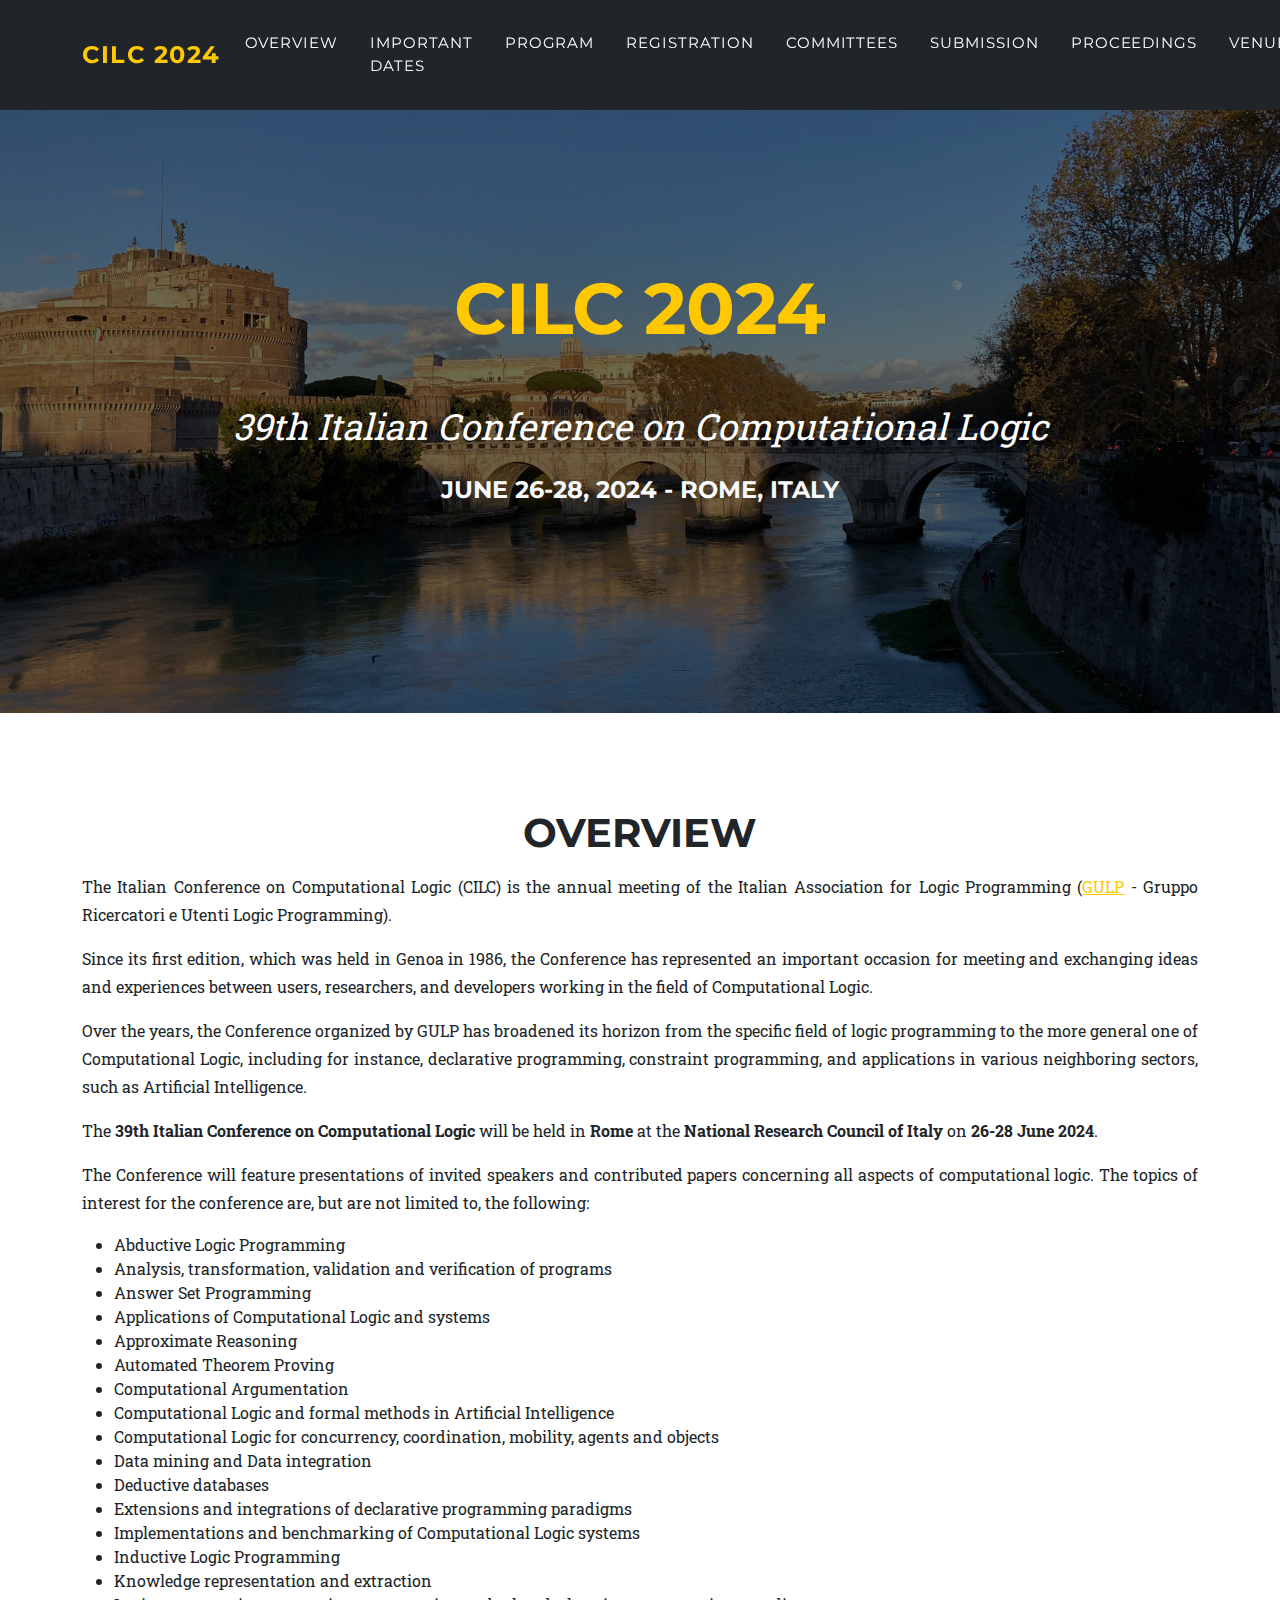
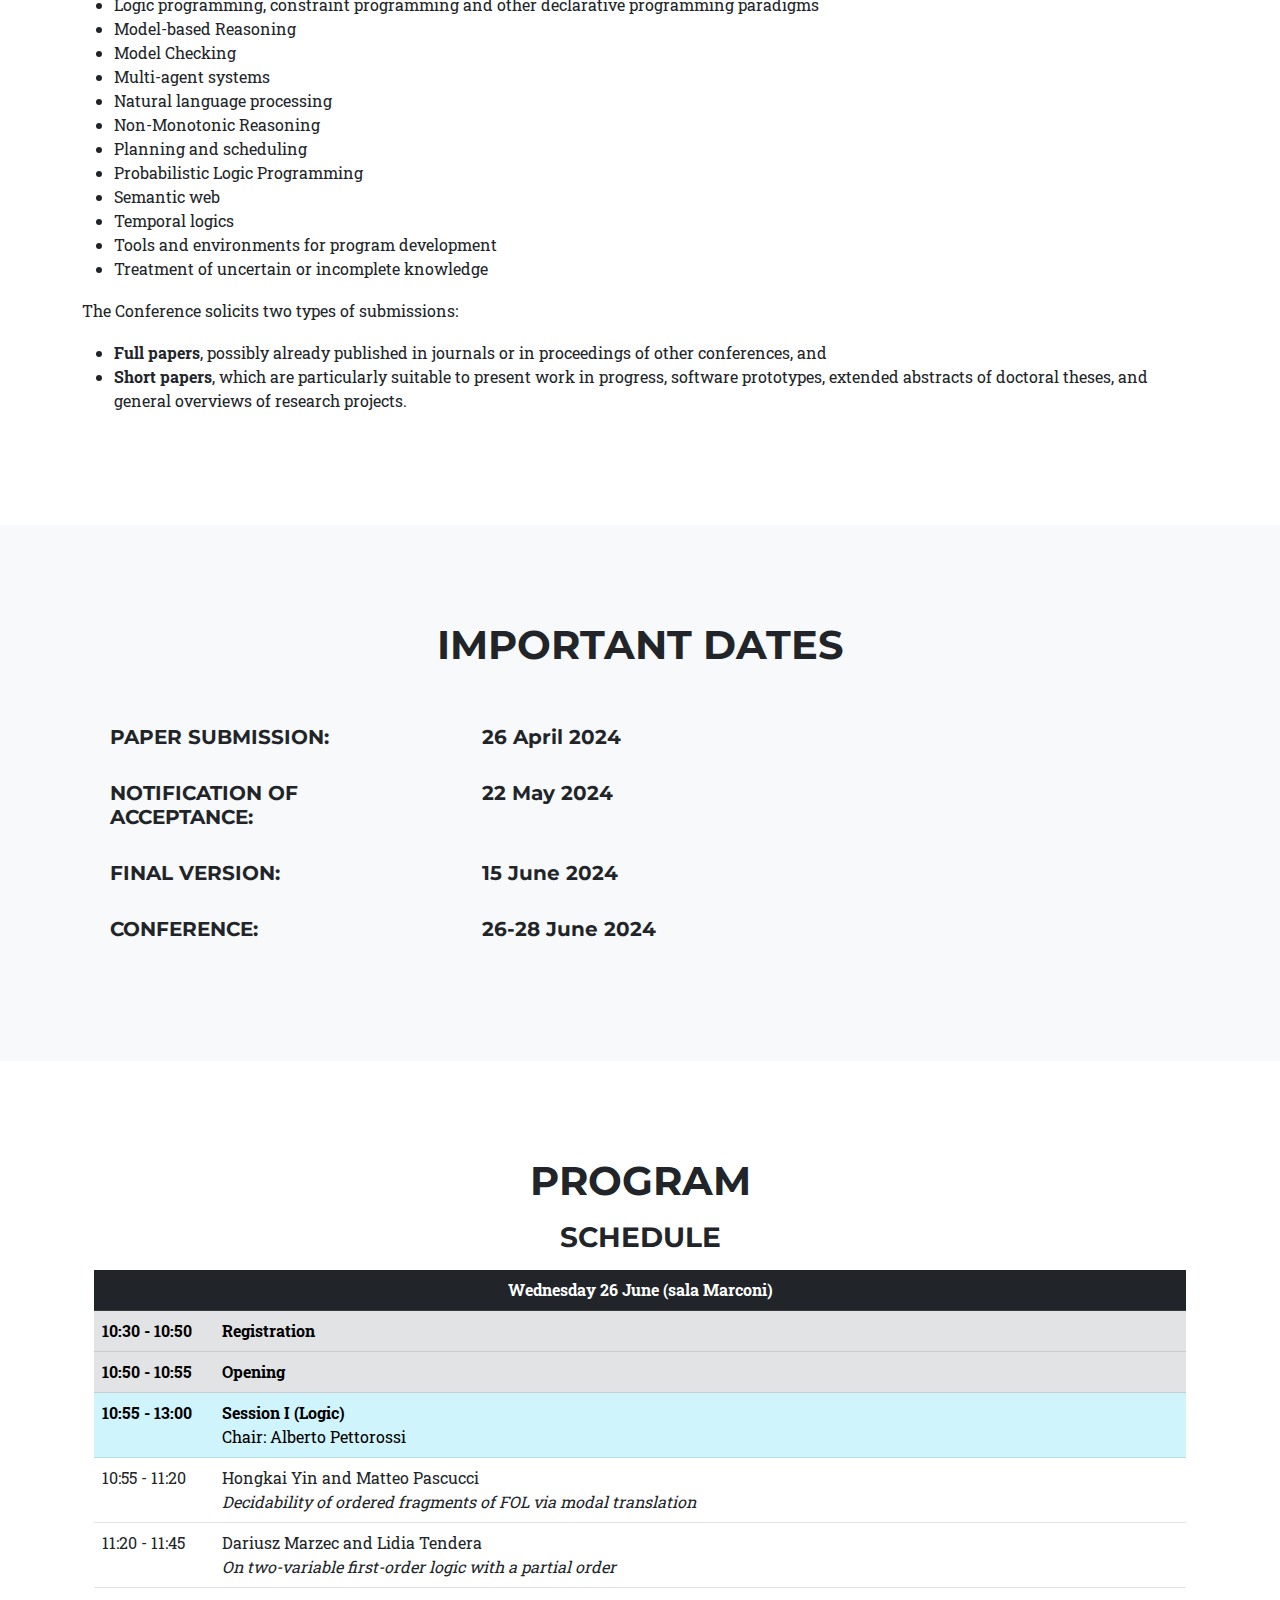
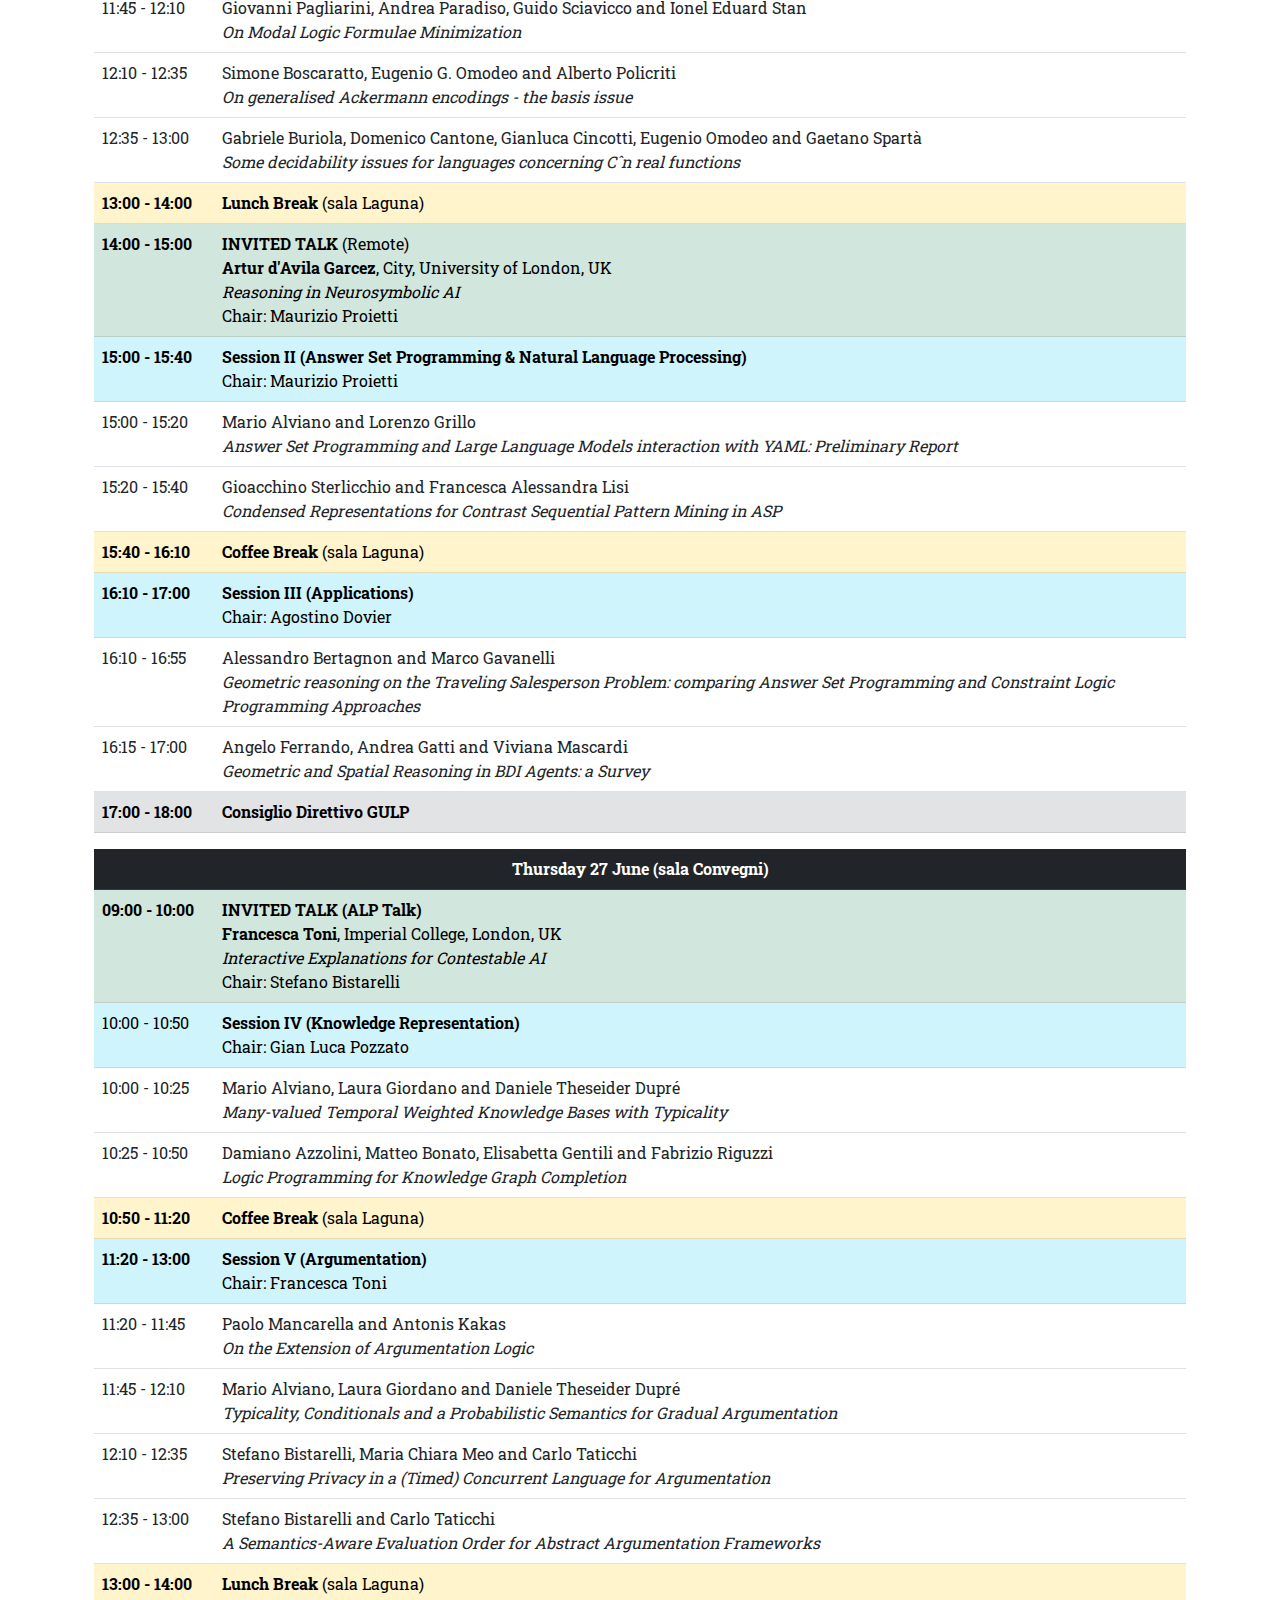
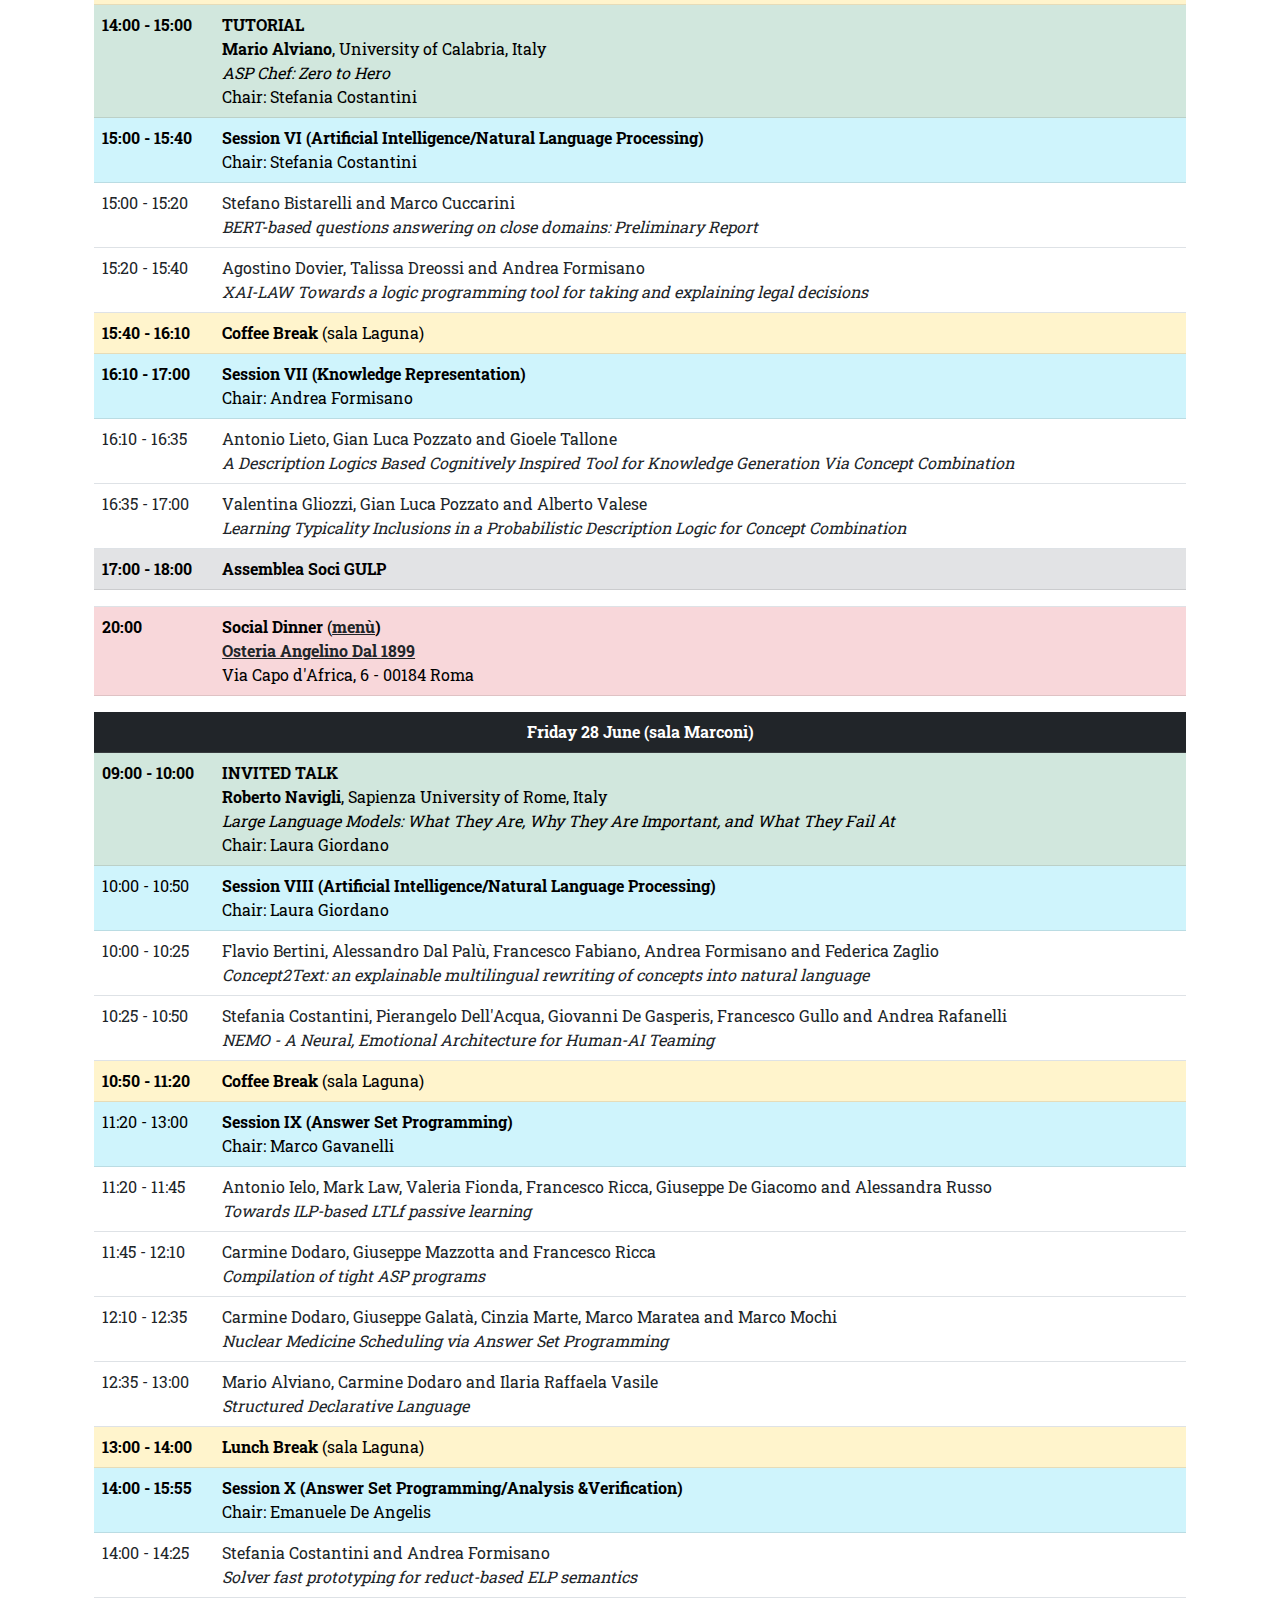
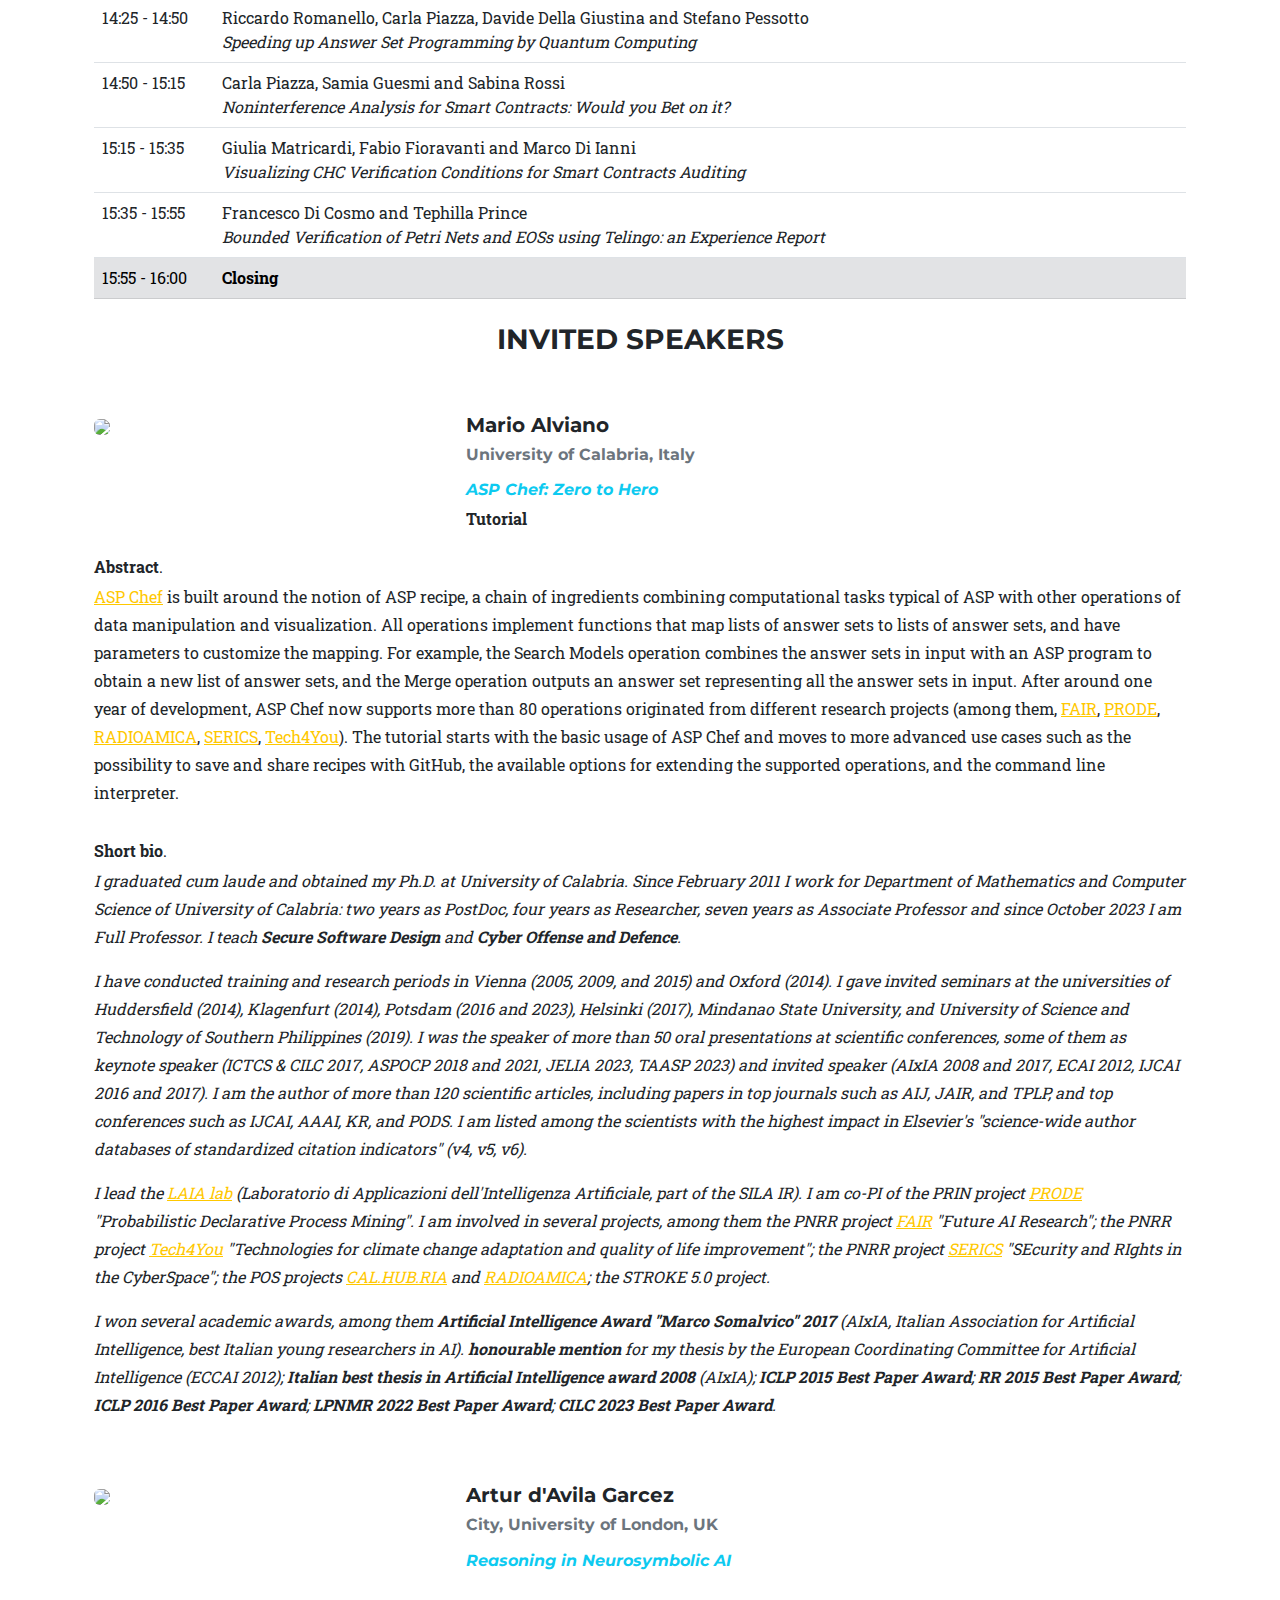
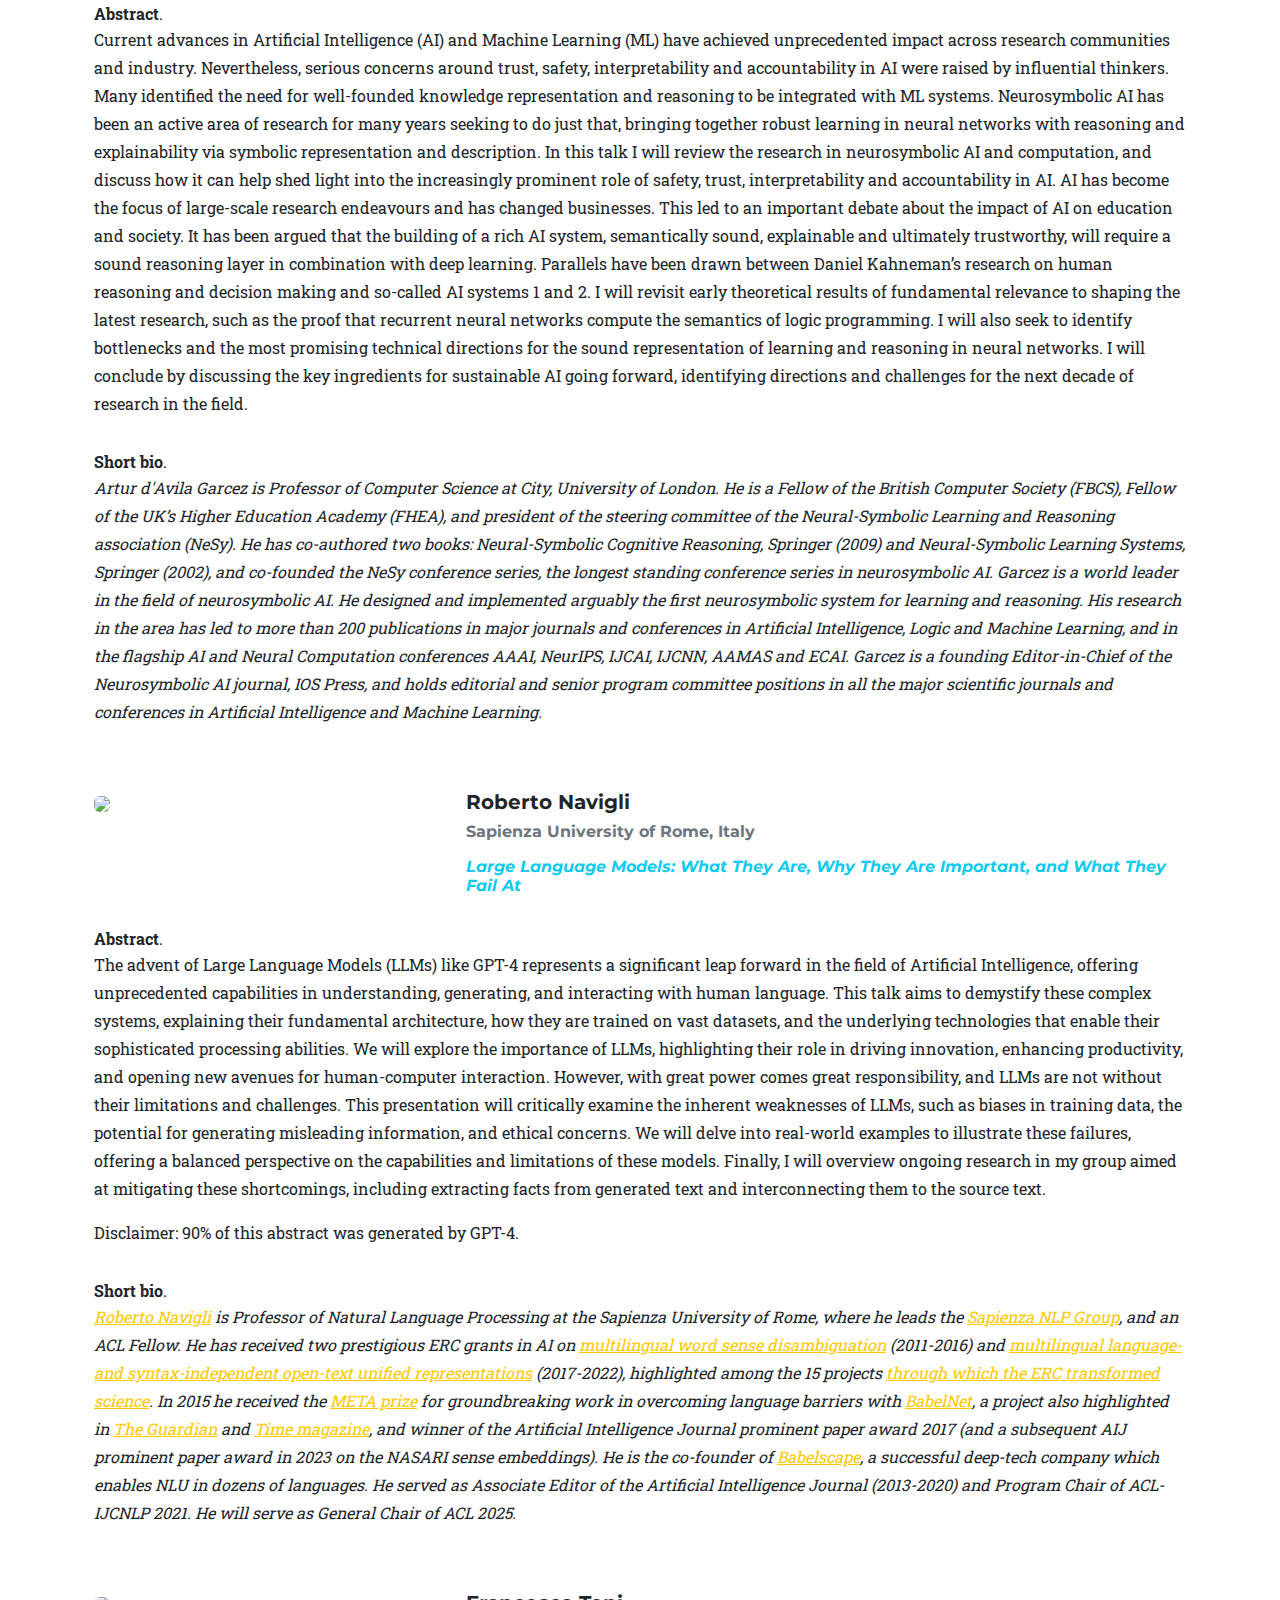
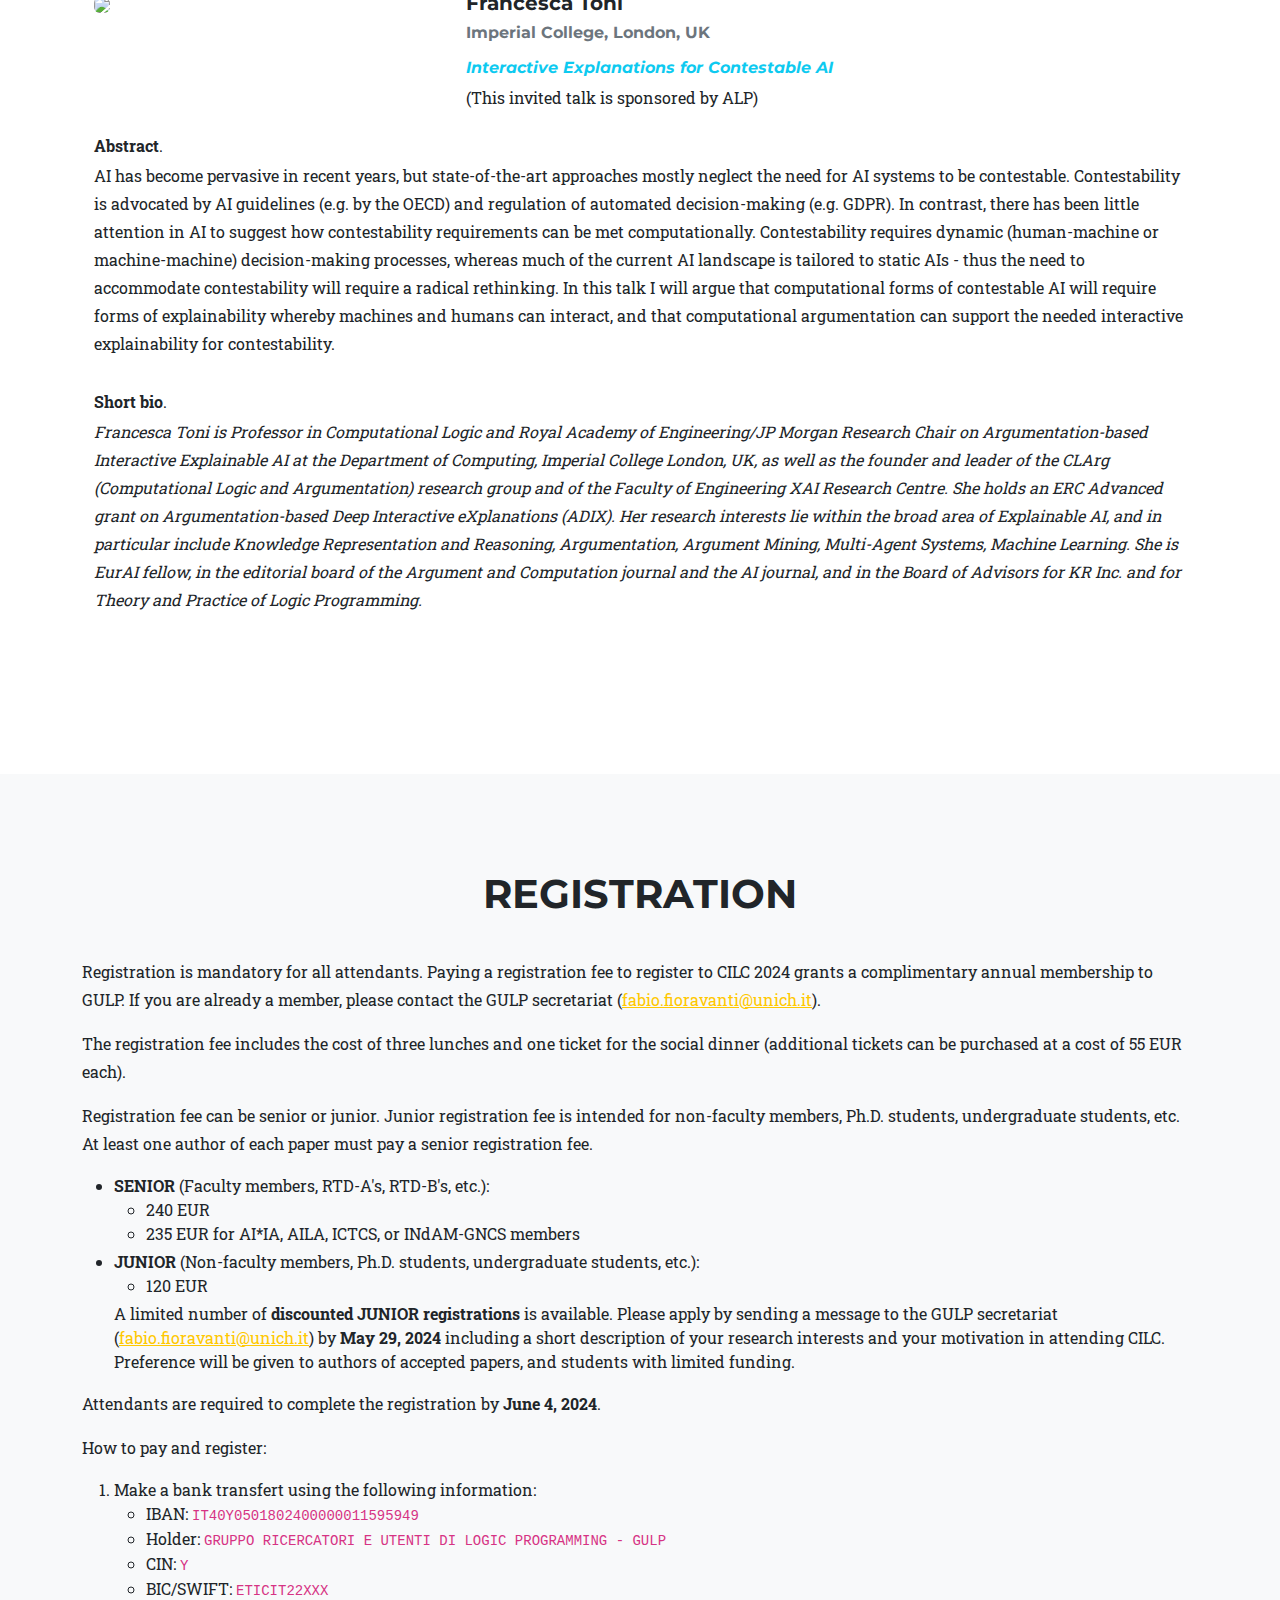
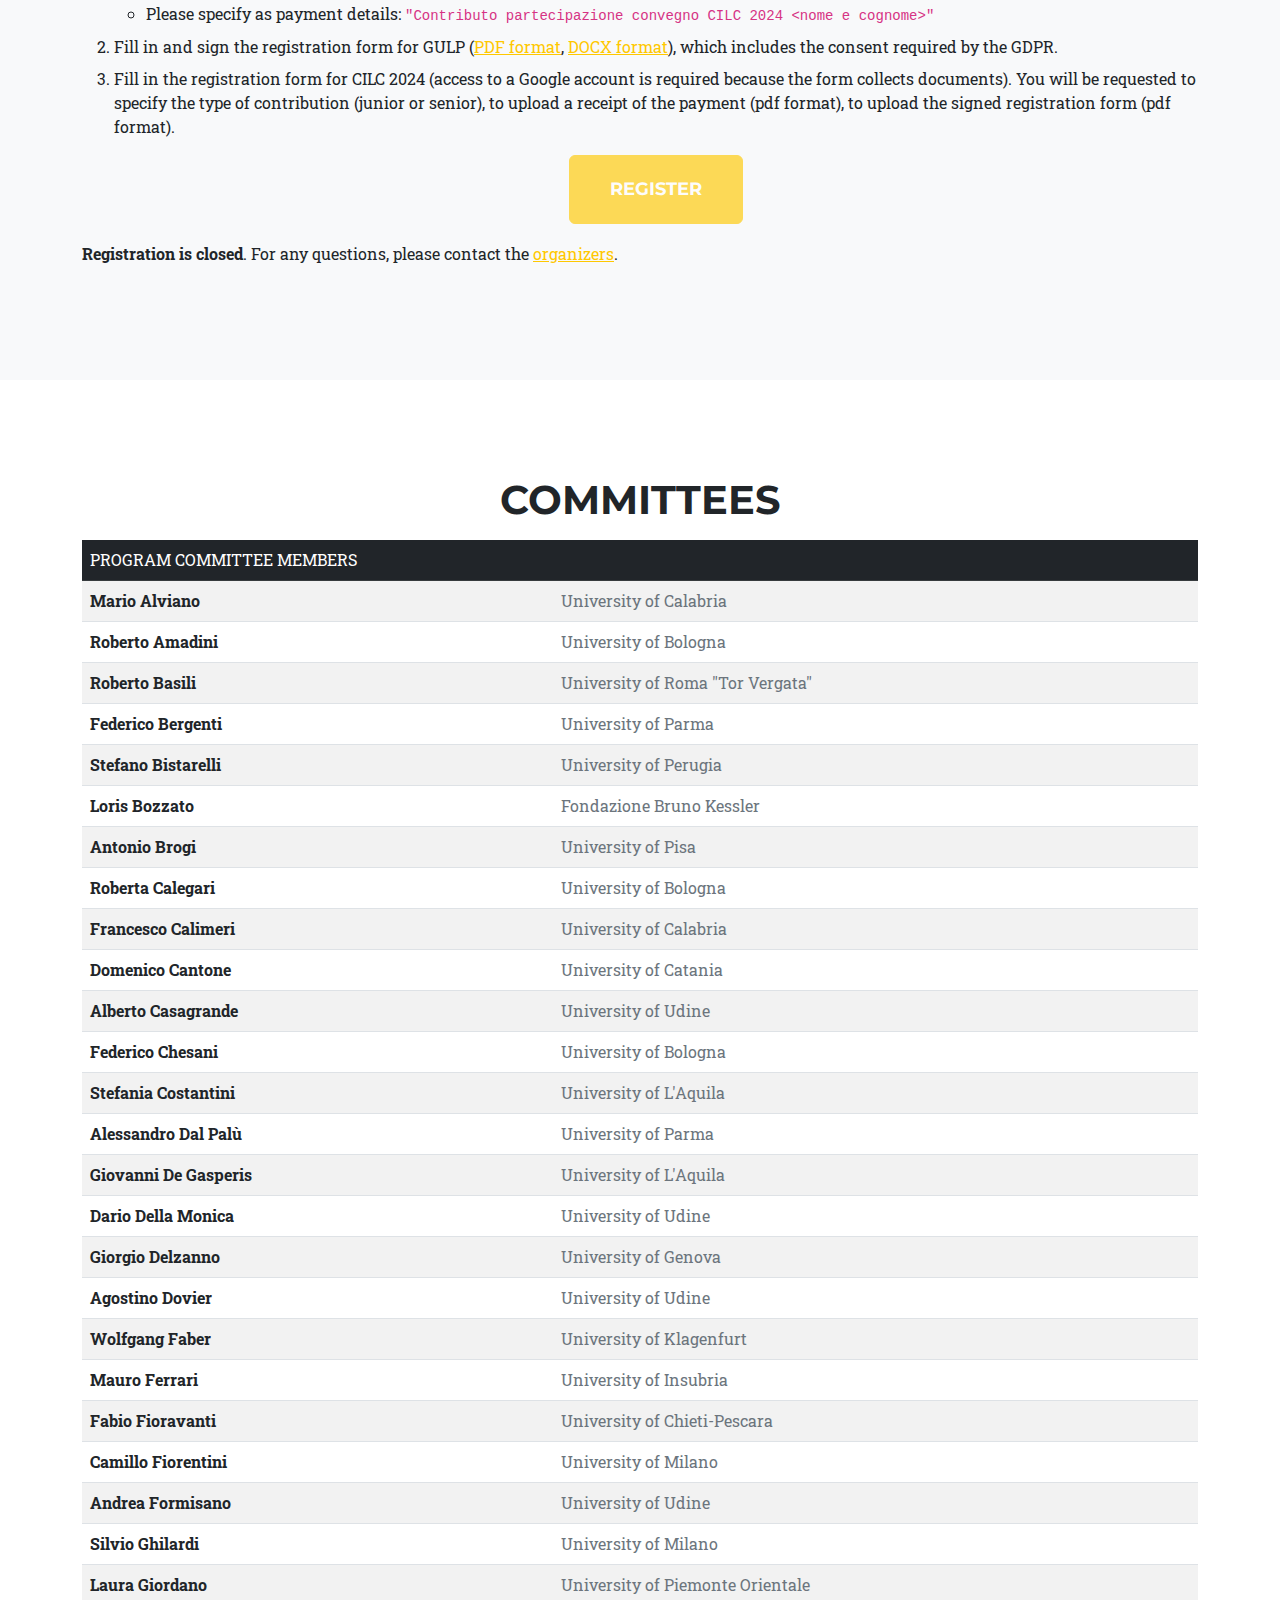
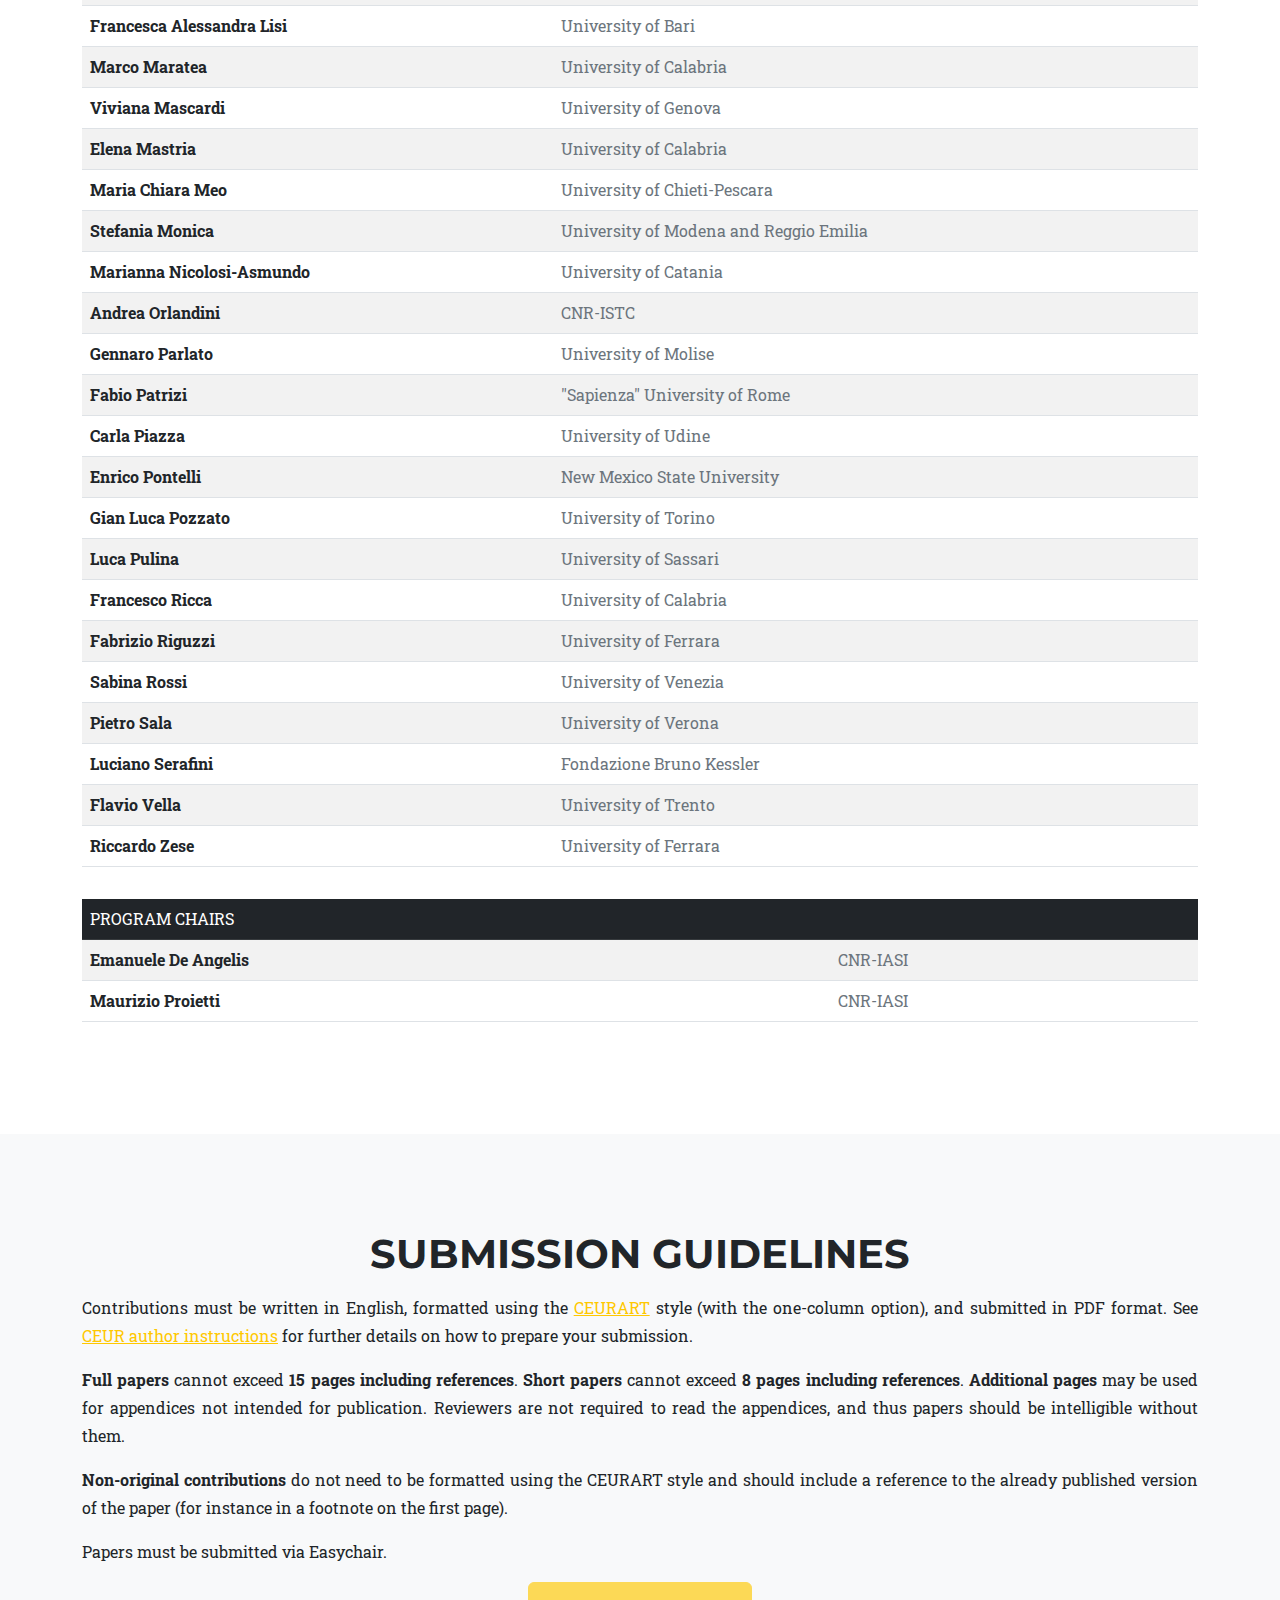
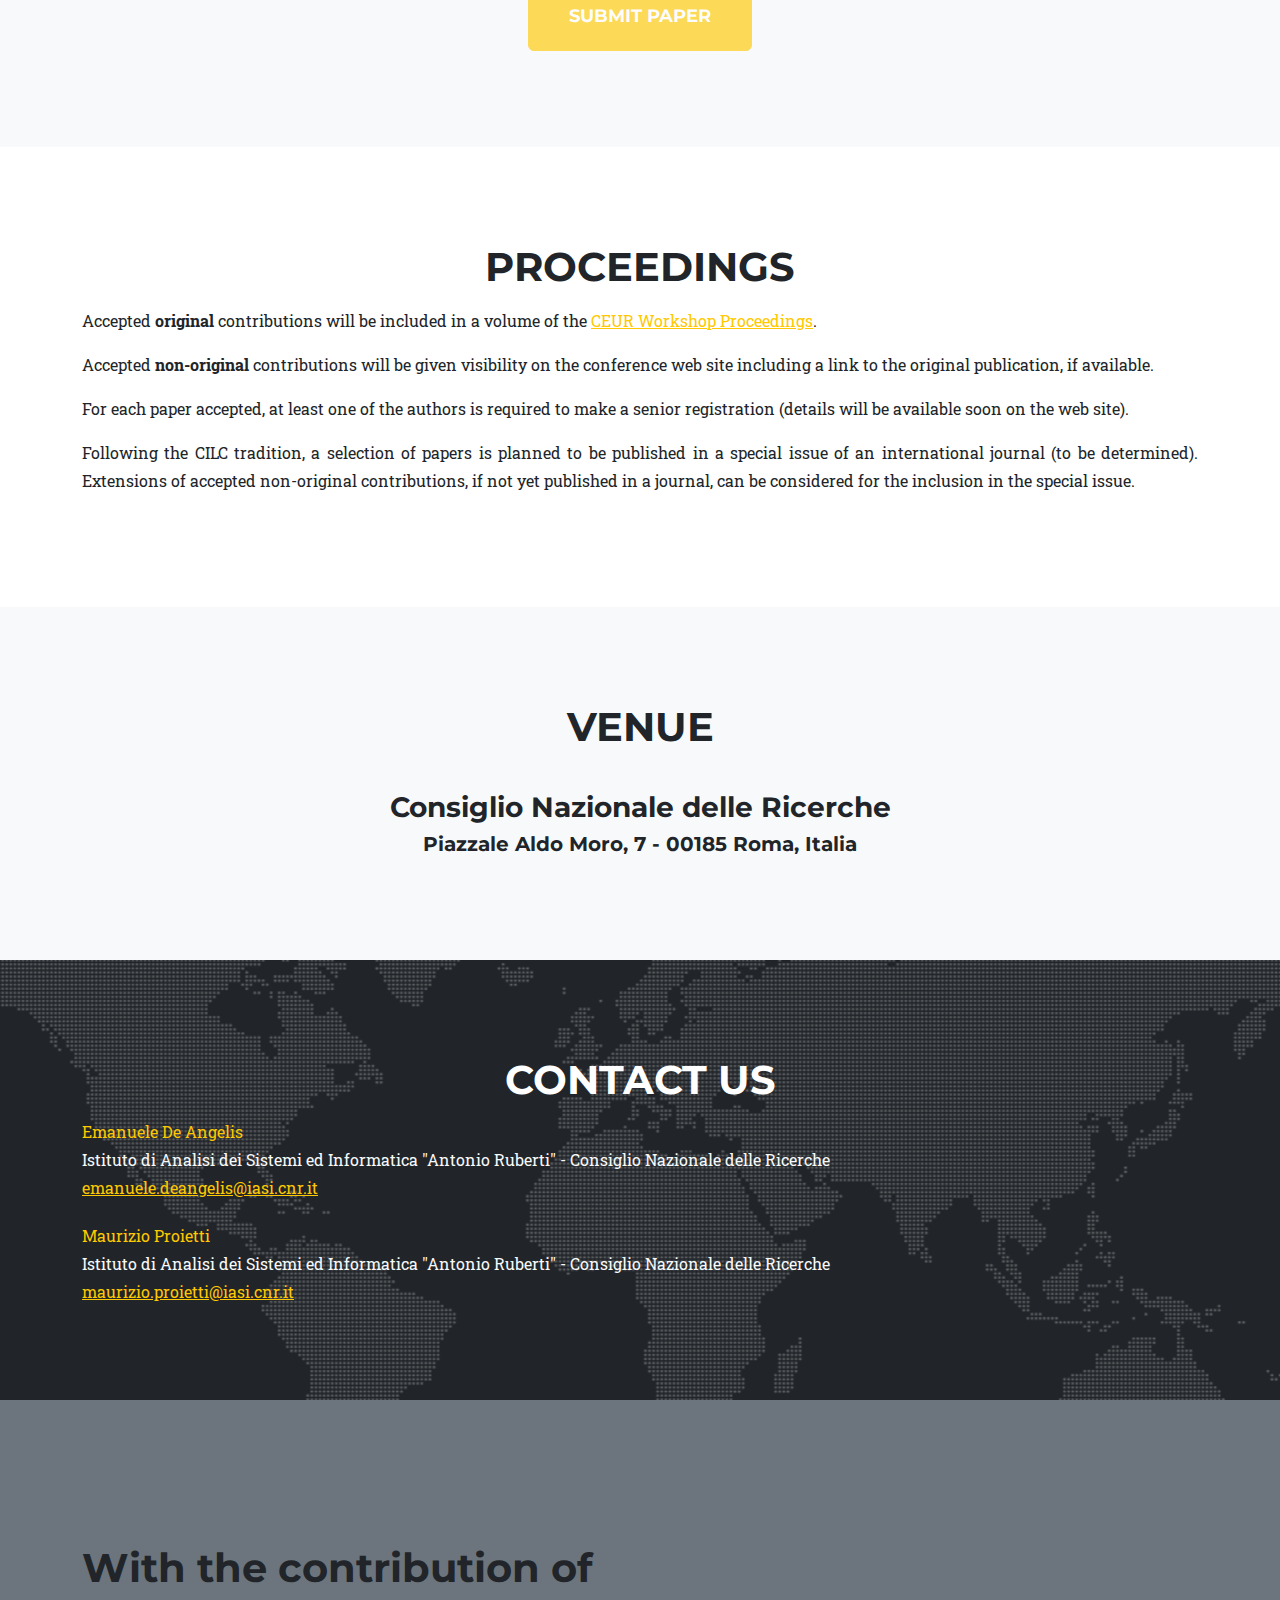
==== index.html @ 7d4d9588 "updated chairs" ====
<!DOCTYPE html>
<html lang="en">

  <head>
    <meta charset="utf-8" />
    <meta name="viewport" content="width=device-width, initial-scale=1, shrink-to-fit=no" />

    <meta name="description" content="CILC 2024 webpage" />
    <meta name="author" content="Emanuele De Agelis, Maurizio Proietti" />

    <title>CILC 2024 - 39th Italian Conference on Computational Logic</title>
    <!-- Favicon-->
    <link rel="icon" type="image/x-icon" href="assets/favicon.ico" />
    <!-- Font Awesome icons (free version)-->
    <script src="https://use.fontawesome.com/releases/v6.3.0/js/all.js" crossorigin="anonymous"></script>
    <!-- Google fonts-->
    <link href="https://fonts.googleapis.com/css?family=Montserrat:400,700" rel="stylesheet" type="text/css" />
    <link href="https://fonts.googleapis.com/css?family=Roboto+Slab:400,100,300,700" rel="stylesheet" type="text/css" />
    <!-- Core theme CSS (includes Bootstrap)-->
    <link href="css/styles.css" rel="stylesheet" />
  </head>

  <body id="page-top">
    <!-- Navigation-->
    <nav class="navbar navbar-expand-lg navbar-dark bg-dark fixed-top" id="mainNav">
      <div class="container">

        <a class="navbar-brand" href="#page-top">CILC 2024</a>

        <!-- the following button is shown when the navbar is hidden -->
        <button class="navbar-toggler" type="button" 
                data-bs-toggle="collapse" data-bs-target="#navbarResponsive" 
                aria-controls="navbarResponsive" aria-expanded="false" 
                aria-label="Toggle navigation">
          Menu
          <i class="fas fa-bars ms-1"></i>
        </button>

        <div class="collapse navbar-collapse" id="navbarResponsive">
          <ul class="navbar-nav text-uppercase ms-auto py-4 py-lg-0">
       
            <li class="nav-item">
              <a class="nav-link" href="#overview">Overview</a>
            </li>
            <li class="nav-item">
              <a class="nav-link" href="#dates">Important dates</a>
            </li>      
            <li class="nav-item">
              <a class="nav-link js-scroll-trigger font-weight-bold" href="#program">Program</a>
            </li>
            <li class="nav-item">
              <a class="nav-link" href="#registration">Registration</a>
            </li>            
            <li class="nav-item">
              <a class="nav-link js-scroll-trigger font-weight-bold" href="#committees">Committees</a>
            </li>
            <li class="nav-item">
              <a class="nav-link" href="#submission">Submission</a>
            </li>
            <li class="nav-item">
              <a class="nav-link" href="#proceedings">Proceedings</a>
            </li>
            <li class="nav-item">
              <a class="nav-link js-scroll-trigger font-weight-bold" href="#venue">Venue</a>
            </li>
            <li class="nav-item">
              <a class="nav-link" href="#contact">Contacts</a>
            </li>
          </ul>
        </div>

      </div>
    </nav>

<!-- Masthead ----------------------------------------------------------------->
    <!--<header class="masthead bg-light">-->
    <header class="masthead bg-secondary">  
      <div class="container">
        <div class="masthead-heading text-uppercase text-primary">CILC 2024</div>

        <div class="masthead-subheading">39th Italian Conference on Computational Logic</div>

        <h4 class="text-uppercase text-light">
          June 26-28, 2024 - Rome, Italy
        </h4>

      </div>
    </header>

<!-- News --------------------------------------------------------------------->
<!--
  <section class="page-section bg-light">
    <div class="container">
      <div class="text-left">
        <h4 class="section-heading">Latest News</h4>
      </div>
      <div>
        <ul>
          <li>01 Jan. 2024:
              <strong>+++
                <span class="text-danger">"++++"</span> by <span class="text-danger">+++</span>
              </strong>
          </li>
        </ul>
      </div>
    </div>
  </section>
-->
<!-- Overview ----------------------------------------------------------------->

    <section class="page-section" id="overview">
      <div class="container">
        <div class="text-center">
          <h2 class="section-heading text-uppercase">Overview</h2>
        </div>
        <p style="text-align: justify">
        The Italian Conference on Computational Logic (CILC) is the 
        annual meeting of the Italian Association for Logic 
        Programming (<a href="https://www.programmazionelogica.it/" target="_blank">GULP</a> - 
        Gruppo Ricercatori e Utenti Logic Programming</a>).
        </p>

        <p style="text-align: justify">
        Since its first edition, which was held in Genoa in 1986, 
        the Conference has represented an important occasion 
        for meeting and exchanging ideas and experiences between 
        users, researchers, and developers working in the field 
        of Computational Logic.
        </p>

        <p style="text-align: justify">
        Over the years, the Conference organized by GULP has 
        broadened its horizon from the specific field of logic 
        programming to the more general one of Computational Logic, 
        including for instance, declarative programming, constraint
        programming, and applications in various neighboring sectors, 
        such as Artificial Intelligence. 
        </p>

        <p style="text-align: justify">
        The <strong>39th Italian Conference on Computational Logic</strong> 
        will be held in <strong>Rome</strong> 
        at the <strong>National Research Council of Italy</strong>
        on <strong>26-28 June 2024</strong>.
        </p>
  
        <p style="text-align: justify">
        The Conference will feature presentations of invited speakers 
        and contributed papers concerning all aspects of computational logic. 
        The topics of interest for the conference are, but are not limited to, the following:

        <ul>
          <li>
            Abductive Logic Programming
          </li>
          <li>
            Analysis, transformation, validation and verification of programs
          </li>
          <li>
            Answer Set Programming
          </li>
          <li>
            Applications of Computational Logic and systems
          </li>
          <li>
            Approximate Reasoning
          </li>
          <li>
            Automated Theorem Proving
          </li>
          <li>
            Computational Argumentation
          </li>
          <li>
            Computational Logic and formal methods in Artificial Intelligence
          </li>
          <li>
            Computational Logic for concurrency, coordination, mobility, agents and objects
          </li>
          <li>
            Data mining and Data integration
          </li>
          <li>
            Deductive databases
          </li>
          <li>
            Extensions and integrations of declarative programming paradigms
          </li>
          <li>
            Implementations and benchmarking of Computational Logic systems
          </li>
          <li>
            Inductive Logic Programming
          </li>
          <li>
            Knowledge representation and extraction
          </li>
          <li>
            Logic programming, constraint programming and other declarative programming paradigms
          </li>
          <li>
            Model-based Reasoning
          </li>
          <li>
            Model Checking
          </li>
          <li>
            Multi-agent systems
          </li>
          <li>
            Natural language processing
          </li>
          <li>
            Non-Monotonic Reasoning
          </li>
          <li>
            Planning and scheduling
          </li>
          <li>
            Probabilistic Logic Programming
          </li>
          <li>
            Semantic web
          </li>
          <li>
            Temporal logics
          </li>
          <li>
            Tools and environments for program development
          </li>
          <li>
            Treatment of uncertain or incomplete knowledge
          </li>
        </ul>
        </p>

        <p style="text-align: justify">         
          The Conference solicits two types of submissions:
          <ul>
            <li><strong>Full papers</strong>, possibly already published in journals 
           or in proceedings of other conferences, and
            </li>
          <li>
          <strong>Short papers</strong>, which are particularly suitable to present 
          work in progress, software prototypes, extended abstracts 
          of doctoral theses, and general overviews of research 
          projects.    
        </li>
        </ul>
      </p>
    </div>
  </section>

<!-- Important dates ---------------------------------------------------------->
<section class="page-section bg-light" id="dates">
  <div class="container">
    
    <div class="text-center pb-4">
      <h2 class="section-heading">
        <span class="text-uppercase">Important dates</span>
      </h2>
    </div>

    <div class="container overflow-hidden h5">
      <div class="row">
        <div class="col-4">
          <div class="text-uppercase p-3">Paper submission:</div>
        </div>
        <div class="col">
          <div class="p-3">26 April 2024</div>
        </div>
      </div>
      <div class="row">
        <div class="col-4">
          <div class="text-uppercase p-3">Notification of acceptance:</div>
        </div>
        <div class="col">
          <div class="p-3">22 May 2024</div>
        </div>
      </div>
      <div class="row">
        <div class="col-4">
          <div class="text-uppercase p-3">Final version:</div>
        </div>
        <div class="col">
          <div class="p-3">15 June 2024</div>
        </div>
      </div>
      <div class="row">
        <div class="col-4">
          <div class="text-uppercase p-3">Conference:</div>
        </div>
        <div class="col">
          <div class="p-3">26-28 June 2024</div>
        </div>
      </div>
    </div>

  </div>
</section>

<!-- Program ------------------------------------------------------------------>

<section class="page-section" id="program">
  <div class="container">
    <div class="text-center">
      <h2 class="section-heading text-uppercase">Program</h2>
  </div>

  <!-- SCHEDULE -->

  <div class="container">
    
    <h3 class="section-heading text-uppercase text-center pb-2">Schedule</h3>

        <table class="table">
          <thead>
            <tr>
              <th colspan="2" class="table-dark text-center">Wednesday 26 June (sala Marconi)</th>
            </tr>
          </thead>
          <tbody>
            <tr class="table-secondary">
              <th scope="row" style="width: 11%">10:30 - 10:50</th>
              <td><strong>Registration</strong></td>
            </tr>
            <tr class="table-secondary">
              <th scope="row" style="width: 11%">10:50 - 10:55</th>
              <td><strong>Opening</strong></td>
            </tr>            
            <tr class="table-info">
              <th scope="row">10:55 - 13:00</th>
              <td>
                <strong>Session I (Logic)</strong> <br /> Chair: Alberto Pettorossi
              </td>
            </tr> 
            <tr>
              <!-- 32 -->
              <td scope="row">10:55 - 11:20</td>
              <td class="pt-2 pl-3">
                Hongkai Yin and Matteo Pascucci<br/>
                <em>Decidability of ordered fragments of FOL via modal translation</em>
              </td>
            </tr>
            <tr>
              <!-- 14 -->
              <td scope="row">11:20 - 11:45</td>
              <td class="pt-2 pl-3">
                Dariusz Marzec and Lidia Tendera<br/>
                <em>On two-variable first-order logic with a partial order</em>
              </td>
            </tr>            
            <tr>
              <!-- 10 -->
              <td scope="row">11:45 - 12:10</td>
              <td class="pt-2 pl-3">
                Giovanni Pagliarini, Andrea Paradiso, Guido Sciavicco and Ionel Eduard Stan<br/>
                <em>On Modal Logic Formulae Minimization</em>
              </td>
            </tr>
            <tr>
              <!-- 11 -->
              <td scope="row">12:10 - 12:35</td>
              <td class="pt-2 pl-3">
                Simone Boscaratto, Eugenio G. Omodeo and Alberto Policriti<br/>
                <em>On generalised Ackermann encodings - the basis issue</em>
              </td>
            </tr>
            <tr>
              <!-- 30 -->
              <td scope="row">12:35 - 13:00</td>
              <td class="pt-2 pl-3">
                Gabriele Buriola, Domenico Cantone, Gianluca Cincotti, Eugenio Omodeo and Gaetano Spart&agrave;<br/>
                  <em>Some decidability issues for languages concerning Cˆn real functions</em>
              </td>
            </tr>      
            <tr class="table-warning">
              <td scope="row"><strong>13:00 - 14:00</strong></td>
              <td><strong>Lunch Break</strong> (sala Laguna)</td>
            </tr>
            <tr class="table-success">
              <td scope="row"><strong>14:00 - 15:00</strong></td>    
              <td>
                <strong>INVITED TALK</strong> (Remote)
                <br />
                <strong>Artur d'Avila Garcez</strong></a>, City, University of London, UK
                <br />
                <em>Reasoning in Neurosymbolic AI</em>
                <br />
                Chair: Maurizio Proietti
              </td>
            </tr>
            <tr class="table-info">
                <td scope="row"><strong>15:00 - 15:40</strong></td>
                <td>
                  <strong>Session II (Answer Set Programming &amp; Natural Language Processing)</strong> <br /> Chair: Maurizio Proietti
                </td>
            </tr>
            <tr>
              <!-- 17 -->
              <td scope="row"> 15:00 - 15:20 </td>
              <td class="pt-2 pl-3">
                Mario Alviano and Lorenzo Grillo<br/>
                <em>Answer Set Programming and Large Language Models interaction with YAML: Preliminary Report</em>
              </td>
            </tr>      
            <tr>
              <!-- 2 -->              
              <td scope="row"> 15:20 - 15:40 </td>
              <td class="pt-2 pl-3">
                Gioacchino Sterlicchio and Francesca Alessandra Lisi<br/>
                <em>Condensed Representations for Contrast Sequential Pattern Mining in ASP</em>
              </td>              
            </tr>                  
            <tr class="table-warning">
              <td scope="row"><strong>15:40 - 16:10</strong></td>
              <td><strong>Coffee Break</strong> (sala Laguna)</td>
            </tr>
            <tr class="table-info">
              <th scope="row">16:10 - 17:00</th>
              <td>
                <strong>Session III (Applications)</strong> <br /> Chair: Agostino Dovier
              </tr>
              <tr>
                <!-- 9 -->
                <td scope="row"> 16:10 - 16:55 </td>
                <td class="pt-2 pl-3">
                  Alessandro Bertagnon and Marco Gavanelli<br/>
                  <em>Geometric reasoning on the Traveling Salesperson Problem: comparing Answer Set Programming and Constraint Logic Programming Approaches</em>
                </td> 
              </tr>                  
              <tr>
                <!-- 5 -->                  
                <td scope="row"> 16:15 - 17:00 </td>
                <td class="pt-2 pl-3">
                  Angelo Ferrando, Andrea Gatti and Viviana Mascardi<br/>
                  <em>Geometric and Spatial Reasoning in BDI Agents: a Survey</em>
                </td>                   
              </td>
            </tr>
            <tr class="table-secondary">
              <td scope="row"><strong>17:00 - 18:00</strong></td>
              <td><strong>Consiglio Direttivo GULP</strong></td>
            </tr>
          </tbody>
        </table>

        <table class="table">
          <thead>
            <tr>
              <th colspan="2" class="table-dark text-center">Thursday 27 June (sala Convegni)</th> 
            </tr>
          </thead>
          <tbody>
            <tr class="table-success">
              <td scope="row" style="width: 11%"><strong>09:00 - 10:00</strong></td>
              <td>
                <strong>INVITED TALK (ALP Talk)</strong>
                <br />
                <strong>Francesca Toni</strong></a>, Imperial College, London, UK
                <br />
                <em>Interactive Explanations for Contestable AI</em>
                <br />
                Chair: Stefano Bistarelli
              </td>
            </tr>           
            <tr class="table-info">
              <td scope="row">10:00 - 10:50</td>
              <td>
                <strong>Session IV (Knowledge Representation)</strong> 
                <br />
                Chair: Gian Luca Pozzato
              </td>
            </tr> 
            <tr>
              <!-- 31 -->
              <td scope="row">10:00 - 10:25</td>
              <td class="pt-2 pl-3">
                Mario Alviano, Laura Giordano and Daniele Theseider Dupr&eacute;<br/>
                <em>Many-valued Temporal Weighted Knowledge Bases with Typicality</em>
              </td>
            </tr>
            <tr>
              <!-- 13 -->
              <td scope="row">10:25 - 10:50</td>
              <td class="pt-2 pl-3">
                Damiano Azzolini, Matteo Bonato, Elisabetta Gentili and Fabrizio Riguzzi<br/>
                <em>Logic Programming for Knowledge Graph Completion</em>
              </td>
            </tr>  
            <tr class="table-warning">
              <td scope="row"><strong>10:50 - 11:20</strong></td>
              <td><strong>Coffee Break</strong> (sala Laguna)</td>
            </tr>
            <tr class="table-info">
              <th scope="row">11:20 - 13:00</th>
              <td>
                <strong>Session V (Argumentation)</strong>
                <br />
                Chair: Francesca Toni
              </td>
            </tr>                                    
            <tr>
              <!-- 10 -->
              <td scope="row">11:20 - 11:45</td>
              <td class="pt-2 pl-3">
                Paolo Mancarella and Antonis Kakas<br/>
                <em>On the Extension of Argumentation Logic</em>
              </td>
            </tr>
            <tr>
              <!-- 12 -->
              <td scope="row">11:45 - 12:10</td>
              <td class="pt-2 pl-3">
                Mario Alviano, Laura Giordano and Daniele Theseider Dupr&eacute;<br/>
                <em>Typicality, Conditionals and a Probabilistic Semantics for Gradual Argumentation</em>
              </td>
            </tr>
            <tr>
              <!-- 19 -->
              <td scope="row">12:10 - 12:35</td>
              <td class="pt-2 pl-3">
                Stefano Bistarelli, Maria Chiara Meo and Carlo Taticchi<br/>
                <em>Preserving Privacy in a (Timed) Concurrent Language for Argumentation</em>
              </td>
            </tr>
            <tr>
              <!-- 21 -->
              <td scope="row">12:35 - 13:00</td>
              <td class="pt-2 pl-3">
                Stefano Bistarelli and Carlo Taticchi<br/>
                <em>A Semantics-Aware Evaluation Order for Abstract Argumentation Frameworks</em>
              </td>
            </tr>                        
            <tr class="table-warning">
              <td scope="row"><strong>13:00 - 14:00</strong></td>
              <td><strong>Lunch Break</strong> (sala Laguna)</td>
            </tr>
            <tr class="table-success">
              <td scope="row"><strong>14:00 - 15:00</strong></td>
              <td>
                <strong>TUTORIAL</strong>
                <br />
                <strong>Mario Alviano</strong></a>, University of Calabria, Italy
                <br />
                <em>ASP Chef: Zero to Hero</em>
                <br />
                Chair: Stefania Costantini
              </td>
            </tr>
            <tr class="table-info">
                <td scope="row"><strong>15:00 - 15:40</strong></td>
                <td>
                  <strong>Session VI (Artificial Intelligence/Natural Language Processing)</strong>
                  <br />
                  Chair: Stefania Costantini
                </td>
            </tr>
            <tr>
              <!-- 22 -->
              <td scope="row"> 15:00 - 15:20 </td>
              <td class="pt-2 pl-3">
                Stefano Bistarelli and Marco Cuccarini<br/>
                <em>BERT-based questions answering on close domains: Preliminary Report</em>
              </td>
            </tr>      
            <tr>
              <!-- 18 -->              
              <td scope="row"> 15:20 - 15:40 </td>
              <td class="pt-2 pl-3">
                Agostino Dovier, Talissa Dreossi and Andrea Formisano<br/>
                <em>XAI-LAW Towards a logic programming tool for taking and explaining legal decisions</em>
              </td>              
            </tr>                  
            <tr class="table-warning">
              <td scope="row"><strong>15:40 - 16:10</strong></td>
              <td><strong>Coffee Break</strong> (sala Laguna)</td>
            </tr>
            <tr class="table-info">
              <th scope="row">16:10 - 17:00</th>
              <td>
                <strong>Session VII (Knowledge Representation)</strong>
                <br />
                Chair: Andrea Formisano
              </tr>
              <tr>
                <!-- 25 -->
                <td scope="row"> 16:10 - 16:35 </td>
                <td class="pt-2 pl-3">
                  Antonio Lieto, Gian Luca Pozzato and Gioele Tallone<br/>
                  <em>A Description Logics Based Cognitively Inspired Tool for Knowledge Generation Via  Concept Combination</em>
                </td> 
              </tr>                  
              <tr> 
                <!-- 26 -->                 
                <td scope="row"> 16:35 - 17:00 </td>
                <td class="pt-2 pl-3">
                  Valentina Gliozzi, Gian Luca Pozzato and Alberto Valese<br/>
                  <em>Learning Typicality Inclusions in a Probabilistic Description Logic for Concept Combination</em>
                </td>                   
              </td>
            </tr>
            <tr class="table-secondary">
              <td scope="row"><strong>17:00 - 18:00</strong></td>
              <td><strong>Assemblea Soci GULP</strong></td>
            </tr>
            <tr>
              <td scope="row"></td>
              <td scope="row"></td>
           </tr>            
            <tr class="table-danger">
              <td scope="row"><strong>20:00</strong></td>
              <td><strong>Social Dinner</strong> (<strong><a class="link-dark" href="https://cilc2024.github.io/assets/OsteriaAngelino_cenasociale_CILC2024.pdf" target="_blank">menù</a>)</strong>
                <br />
                <strong><a class="link-dark" href="https://www.osteriaangelino.it/" target="_blank">Osteria Angelino Dal 1899</a></strong><br /> 
                Via Capo d'Africa, 6 - 00184 Roma<br /> 
              </td>
            </tr>            
          </tbody>
        </table>

        <table class="table">
          <thead>
            <tr>
              <th colspan="2" class="table-dark text-center">Friday 28 June (sala Marconi)</th>
            </tr>
          </thead>
          <tbody>
            <tr class="table-success">
              <td scope="row" style="width: 11%"><strong>09:00 - 10:00</strong></td>
              <td>
                <strong>INVITED TALK</strong>
                <br />
                <strong>Roberto Navigli</strong></a>, Sapienza University of Rome, Italy
                <br />
                <em>Large Language Models: What They Are, Why They Are Important, and What They Fail At</em>
                <br />
                Chair: Laura Giordano
              </td>
            </tr>           
            <tr class="table-info">
              <td scope="row">10:00 - 10:50</td>
              <td>
                <strong>Session VIII (Artificial Intelligence/Natural Language Processing)</strong>
                <br />
                Chair: Laura Giordano      
              </td>
            </tr> 
            <tr>
              <!-- 29 --> 
              <td scope="row">10:00 - 10:25</td>
              <td class="pt-2 pl-3">
                Flavio Bertini, Alessandro Dal Palù, Francesco Fabiano, Andrea Formisano and Federica Zaglio<br/>
                <em>Concept2Text: an explainable multilingual rewriting of concepts into natural language</em>
              </td>
            </tr>
            <tr>
              <!-- 24 --> 
              <td scope="row">10:25 - 10:50</td>
              <td class="pt-2 pl-3">
                Stefania Costantini, Pierangelo Dell'Acqua, Giovanni De Gasperis, Francesco Gullo and Andrea Rafanelli<br/>
                <em>NEMO - A Neural, Emotional Architecture for Human-AI Teaming</em>
              </td>
            </tr> 
            <tr class="table-warning">
              <td scope="row"><strong>10:50 - 11:20</strong></td>
              <td><strong>Coffee Break</strong> (sala Laguna)</td>
            </tr>
            <tr class="table-info">
              <td scope="row">11:20 - 13:00</td>
              <td>
                <strong>Session IX (Answer Set Programming)</strong>
                <br />
                Chair: Marco Gavanelli
              </td>
            </tr>                                    
            <tr>
              <!-- 34 -->
              <td scope="row">11:20 - 11:45</td>
              <td class="pt-2 pl-3">
                Antonio Ielo, Mark Law, Valeria Fionda, Francesco Ricca, Giuseppe De Giacomo and Alessandra Russo<br/>
                <em>Towards ILP-based LTLf passive learning</em>
              </td>
            </tr>
            <tr>
              <!-- 1 -->
              <td scope="row">11:45 - 12:10</td>
              <td class="pt-2 pl-3">
                Carmine Dodaro, Giuseppe Mazzotta and Francesco Ricca<br/>
                <em>Compilation of tight ASP programs</em>
              </td>
            </tr> 
            <tr>
              <!-- 20 -->
              <td scope="row">12:10 - 12:35</td>
              <td class="pt-2 pl-3">
                Carmine Dodaro, Giuseppe Galatà, Cinzia Marte, Marco Maratea and Marco Mochi<br/>
                <em>Nuclear Medicine Scheduling via Answer Set Programming</em>
              </td>
            </tr>
            <tr>
              <!-- 16 -->
              <td scope="row">12:35 - 13:00</td>
              <td class="pt-2 pl-3">
                Mario Alviano, Carmine Dodaro and Ilaria Raffaela Vasile<br/>
                <em>Structured Declarative Language</em>
              </td>
            </tr>             
            <tr class="table-warning">
              <td scope="row"><strong>13:00 - 14:00</strong></td>
              <td><strong>Lunch Break</strong> (sala Laguna)</td>
            </tr>
            <tr class="table-info">
                <td scope="row"><strong>14:00 - 15:55</strong></td>
                <td>
                  <strong>Session X (Answer Set Programming/Analysis &amp;Verification)</strong>
                  <br />
                  Chair: Emanuele De Angelis
                </td>
            </tr>
            <tr>
              <!-- 23 -->              
              <td scope="row"> 14:00 - 14:25 </td>
              <td class="pt-2 pl-3">
                Stefania Costantini and Andrea Formisano<br/>
                <em>Solver fast prototyping for reduct-based ELP semantics</em>
              </td>              
            </tr>   
            <tr>
              <!-- 6 -->
              <td scope="row"> 14:25 - 14:50 </td>
              <td class="pt-2 pl-3">
                Riccardo Romanello, Carla Piazza, Davide Della Giustina and Stefano Pessotto<br/>
                <em>Speeding up Answer Set Programming by Quantum Computing</em>
              </td>
            </tr>
            <tr>
              <!-- 15 -->                  
              <td scope="row"> 14:50 - 15:15 </td>
              <td class="pt-2 pl-3">
                Carla Piazza, Samia Guesmi and Sabina Rossi<br/>
                <em>Noninterference Analysis for Smart Contracts: Would you Bet on it?</em>
              </td>                   
            </tr>                            
            <tr>
              <!-- 33 -->
              <td scope="row"> 15:15 - 15:35 </td>
              <td class="pt-2 pl-3">
                Giulia Matricardi, Fabio Fioravanti and Marco Di Ianni<br/>
                <em>Visualizing CHC Verification Conditions for Smart Contracts Auditing</em>
              </td> 
            </tr>                  
            <tr>
              <!-- 28 -->                 
              <td scope="row"> 15:35 - 15:55 </td>
              <td class="pt-2 pl-3">
                Francesco Di Cosmo and Tephilla Prince<br/>
                <em>Bounded Verification of Petri Nets and EOSs using Telingo: an Experience Report</em>
              </td>                   
            </tr>
            <tr class="table-secondary">
              <td scope="row">15:55 - 16:00</td>
              <td><strong>Closing</strong></td>
            </tr>  

          </tbody>
        </table>        

  </div>

  <!-- INVITED SPEAKERS -->
  <div class="container pb-5">

    <h3 class="section-heading text-uppercase text-center pt-2">Invited speakers</h3>

    <div class="row pt-5">
      <div class="col-sm-4">
        <img class="rounded img-fluid" 
             style="max-width:200px;"
             src="https://alviano.net/logo-512.png" />
      </div>
      <div class="col-sm-8 align-self-end">
        <h5 class="text-dark">Mario Alviano</h5>
        <h6 class="text-secondary">University of Calabria, Italy</h6>
        <h6 class="pt-2 text-info"><em>ASP Chef: Zero to Hero</em></h6>
        <span class="fw-bold">Tutorial</span> 
      </div>
    </div>
        
    <div class="pt-4">
      <span class="fw-bold">Abstract</span>.
      <p class="pt-1">
          <a href="http://asp-chef.alviano.net/s/">ASP Chef</a> is built around the notion of ASP recipe, a chain of ingredients combining computational tasks typical of ASP with other operations of data manipulation and visualization.
          All operations implement functions that map lists of answer sets to lists of answer sets, and have parameters to customize the mapping.
          For example, the Search Models operation combines the answer sets in input with an ASP program to obtain a new list of answer sets, and the Merge operation outputs an answer set representing all the answer sets in input.
          After around one year of development, ASP Chef now supports more than 80 operations originated from different research projects
          (among them, <a href="https://fondazione-fair.it/en/">FAIR</a>, <a href="https://prode.unife.it/">PRODE</a>, <a href="https://projects.dimes.unical.it/radioamica/the-project/">RADIOAMICA</a>, <a href="https://serics.eu/en/">SERICS</a>, <a href="https://www.tech4youscarl.it/">Tech4You</a>).
          The tutorial starts with the basic usage of ASP Chef and moves to more advanced use cases such as the possibility to save and share recipes with GitHub, the available options for extending the supported operations, and the command line interpreter.
      </p>
    </div>

    <div class="pt-3">
      <span class="fw-bold">Short bio</span>.
      <p class="fst-italic pt-1">
          I graduated cum laude and obtained my Ph.D. at University of Calabria.
          Since February 2011 I work for Department of Mathematics and Computer Science of University of Calabria:
          two years as PostDoc, four years as Researcher, seven years as Associate Professor and since October 2023 I am Full Professor.
          I teach <strong>Secure Software Design</strong> and <strong>Cyber Offense and Defence</strong>.
      </p>
      <p class="fst-italic">
          I have conducted training and research periods in Vienna (2005, 2009, and 2015) and Oxford (2014).
          I gave invited seminars at the universities of Huddersfield (2014), Klagenfurt (2014), Potsdam (2016 and 2023), Helsinki (2017), Mindanao State University, and University of Science and Technology of Southern Philippines (2019).
          I was the speaker of more than 50 oral presentations at scientific conferences, some of them as keynote speaker (ICTCS & CILC 2017, ASPOCP 2018 and 2021, JELIA 2023, TAASP 2023) and invited speaker (AIxIA 2008 and 2017, ECAI 2012, IJCAI 2016 and 2017).
          I am the author of more than 120 scientific articles, including papers in top journals such as AIJ, JAIR, and TPLP, and top conferences such as IJCAI, AAAI, KR, and PODS.
          I am listed among the scientists with the highest impact in Elsevier's "science-wide author databases of standardized citation indicators" (v4, v5, v6).
      </p>
      <p class="fst-italic">
          I lead the <a href="https://sites.google.com/unical.it/laia">LAIA lab</a> (Laboratorio di Applicazioni dell'Intelligenza Artificiale, part of the SILA IR).
          I am co-PI of the PRIN project <a href="https://prode.unife.it/">PRODE</a> "Probabilistic Declarative Process Mining".
          I am involved in several projects, among them
          the PNRR project <a href="https://fondazione-fair.it/en/">FAIR</a> "Future AI Research";
          the PNRR project <a href="https://www.tech4youscarl.it/">Tech4You</a> "Technologies for climate change adaptation and quality of life improvement";
          the PNRR project <a href="https://serics.eu/en/">SERICS</a> "SEcurity and RIghts in the CyberSpace";
          the POS projects <a href="https://lmsv.unical.it/attivita/medicina/cal-hub-ria/">CAL.HUB.RIA</a> and <a href="https://projects.dimes.unical.it/radioamica/the-project/">RADIOAMICA</a>;
          the STROKE 5.0 project.
      </p>
      <p class="fst-italic">
          I won several academic awards, among them
          <strong>Artificial Intelligence Award "Marco Somalvico" 2017</strong> (AIxIA, Italian Association for Artificial Intelligence, best Italian young researchers in AI).
          <strong>honourable mention</strong> for my thesis by the European Coordinating Committee for Artificial Intelligence (ECCAI 2012);
          <strong>Italian best thesis in Artificial Intelligence award 2008</strong> (AIxIA);
          <strong>ICLP 2015 Best Paper Award</strong>;
          <strong>RR 2015 Best Paper Award</strong>;
          <strong>ICLP 2016 Best Paper Award</strong>;
          <strong>LPNMR 2022 Best Paper Award</strong>;
          <strong>CILC 2023 Best Paper Award</strong>.
      </p>
    </div>

    <div class="row pt-5">
      <div class="col-sm-4">
        <img class="rounded img-fluid"
             style="max-width:200px;"
             src="https://www.city.ac.uk/__data/assets/image/0017/600164/Artur-Davila_Garcez-200px.JPG"/>
      </div>
      <div class="col-sm-8 align-self-end">
        <h5 class="text-dark">Artur d'Avila Garcez</h5>
        <h6 class="text-secondary">City, University of London, UK</h6>
        <h6 class="pt-2 text-info"><em>Reasoning in Neurosymbolic AI</em></h6>
       </div>
      
      <div class="pt-4">
        <span class="fw-bold">Abstract</span>.
        <p>
          Current advances in Artificial Intelligence (AI) and Machine Learning (ML) have achieved unprecedented impact across research communities and industry. Nevertheless, serious concerns around trust, safety, interpretability and accountability in AI were raised by influential thinkers. Many identified the need for well-founded knowledge representation and reasoning to be integrated with ML systems. Neurosymbolic AI has been an active area of research for many years seeking to do just that, bringing together robust learning in neural networks with reasoning and explainability via symbolic representation and description. In this talk I will review the research in neurosymbolic AI and computation, and discuss how it can help shed light into the increasingly prominent role of safety, trust, interpretability and accountability in AI. AI has become the focus of large-scale research endeavours and has changed businesses. This led to an important debate about the impact of AI on education and society. It has been argued that the building of a rich AI system, semantically sound, explainable and ultimately trustworthy, will require a sound reasoning layer in combination with deep learning. Parallels have been drawn between Daniel Kahneman’s research on human reasoning and decision making and so-called AI systems 1 and 2. I will revisit early theoretical results of fundamental relevance to shaping the latest research, such as the proof that recurrent neural networks compute the semantics of logic programming. I will also seek to identify bottlenecks and the most promising technical directions for the sound representation of learning and reasoning in neural networks. I will conclude by discussing the key ingredients for sustainable AI going forward, identifying directions and challenges for the next decade of research in the field.
        </p>
      </div>
  
      <div class="pt-3">
        <span class="fw-bold">Short bio</span>.
        <p class="fst-italic">
          Artur d'Avila Garcez is Professor of Computer Science at City, University of London. He is a Fellow of the British Computer Society (FBCS), Fellow of the UK’s Higher Education Academy (FHEA), and president of the steering committee of the Neural-Symbolic Learning and Reasoning association (NeSy). He has co-authored two books: Neural-Symbolic Cognitive Reasoning, Springer (2009) and Neural-Symbolic Learning Systems, Springer (2002), and co-founded the NeSy conference series, the longest standing conference series in neurosymbolic AI. Garcez is a world leader in the field of neurosymbolic AI. He designed and implemented arguably the first neurosymbolic system for learning and reasoning. His research in the area has led to more than 200 publications in major journals and conferences in Artificial Intelligence, Logic and Machine Learning, and in the flagship AI and Neural Computation conferences AAAI, NeurIPS, IJCAI, IJCNN, AAMAS and ECAI. Garcez is a founding Editor-in-Chief of the Neurosymbolic AI journal, IOS Press, and holds editorial and senior program committee positions in all the major scientific journals and conferences in Artificial Intelligence and Machine Learning.  
        </p>
      </div>
      
    </div>
    
    <div class="row pt-5">
      <div class="col-sm-4">
        <img class="rounded img-fluid" 
             style="max-width:200px;"
             src="https://www.diag.uniroma1.it/navigli/img/Roberto.jpg"/>
      </div>
      <div class="col-sm-8 align-self-end">
        <h5 class="text-dark">Roberto Navigli</h5>
        <h6 class="text-secondary">Sapienza University of Rome, Italy</h6>
        <h6 class="pt-2 text-info"><em>Large Language Models: What They Are, Why They Are Important, and What They Fail At
        </em></h6>
      </div>
      
      <div class="pt-4">
        <span class="fw-bold">Abstract</span>.
        <p>
          The advent of Large Language Models (LLMs) like GPT-4 represents a significant leap forward in the field of Artificial Intelligence, offering unprecedented capabilities in understanding, generating, and interacting with human language. This talk aims to demystify these complex systems, explaining their fundamental architecture, how they are trained on vast datasets, and the underlying technologies that enable their sophisticated processing abilities. We will explore the importance of LLMs, highlighting their role in driving innovation, enhancing productivity, and opening new avenues for human-computer interaction. However, with great power comes great responsibility, and LLMs are not without their limitations and challenges. This presentation will critically examine the inherent weaknesses of LLMs, such as biases in training data, the potential for generating misleading information, and ethical concerns. We will delve into real-world examples to illustrate these failures, offering a balanced perspective on the capabilities and limitations of these models. Finally, I will overview ongoing research in my group aimed at mitigating these shortcomings, including extracting facts from generated text and interconnecting them to the source text.
        </p>
        <p>
          Disclaimer: 90% of this abstract was generated by GPT-4.
        </p>
      </div>
  
      <div class="pt-3">
        <span class="fw-bold">Short bio</span>.
        <p class="fst-italic">
          <a href="http://wwwusers.di.uniroma1.it/~navigli">Roberto Navigli</a>
          is Professor of Natural Language Processing at the Sapienza University of Rome, 
          where he leads the 
          <a href="http://nlp.uniroma1.it">Sapienza NLP Group</a>, and an ACL Fellow. 
          He has received two prestigious ERC grants in AI on 
          <a href="http://multijedi.org">multilingual word sense disambiguation</a> (2011-2016) 
          and 
          <a href="http://mousse-project.org/">multilingual language- and syntax-independent open-text unified representations</a> (2017-2022), 
          highlighted among the 15 projects 
          <a href="https://erc.europa.eu/how-ERC-transformed-science/stories.html#navigli">through which the ERC transformed science</a>. 
          In 2015 he received the 
          <a href="http://www.meta-net.eu/meta-prize">META prize</a> for groundbreaking work in overcoming language barriers 
          with 
          <a href="http://babelnet.org/">BabelNet</a>, 
          a project also highlighted in 
          <a href="https://www.theguardian.com/news/2018/feb/23/oxford-english-dictionary-can-worlds-biggest-dictionary-survive-internet">The Guardian</a> and 
          <a href="http://wwwusers.di.uniroma1.it/~navigli/img/Redefining_the_modern_dictionary.png">Time magazine</a>, and winner of the Artificial Intelligence 
          Journal prominent paper award 2017 (and a subsequent AIJ prominent paper award in 2023 on the NASARI 
          sense embeddings). He is the co-founder of 
          <a href="http://babelscape.com/">Babelscape</a>, a successful deep-tech company which enables NLU 
          in dozens of languages. 
          He served as Associate Editor of the Artificial Intelligence Journal (2013-2020) and 
          Program Chair of ACL-IJCNLP 2021. He will serve as General Chair of ACL 2025.
        </p>
      </div>

    </div>    

    <div class="row pt-5">
      <div class="col-sm-4">
        <img class="rounded img-fluid"
             style="max-width:200px;"
             src="https://www.imperial.ac.uk/ImageCropToolT4/imageTool/uploaded-images/ftoni--t_1491575256192_0--tojpeg_1516365805751_x1.jpg"/>
      </div>
      <div class="col-sm-8 align-self-end">
        <h5 class="text-dark">Francesca Toni</h5>
        <h6 class="text-secondary">Imperial College, London, UK</h6>
        <h6 class="pt-2 text-info"><em>Interactive Explanations for Contestable AI</em></h6>
        <div>(This invited talk is sponsored by ALP)</div>
      </div>
    </div>

    <div class="pt-4">
      <span class="fw-bold">Abstract</span>.
      <p class="pt-1">
        AI has become pervasive in recent years, but state-of-the-art approaches mostly neglect the need for AI systems to be contestable.
        Contestability is advocated by AI guidelines (e.g. by the OECD) and regulation of automated decision-making (e.g. GDPR). In contrast,  there has been little attention in AI to suggest how contestability requirements can be met computationally. Contestability requires dynamic (human-machine or machine-machine) decision-making processes, whereas much of the current AI landscape is tailored to static AIs - thus the need to accommodate contestability will require a radical rethinking. 
        In this talk I will argue that  computational forms of contestable AI will require forms of explainability whereby machines and humans can interact,  and that computational argumentation can support the needed interactive explainability for contestability.
      </p>
    </div>

    <div class="pt-3">
      <span class="fw-bold">Short bio</span>.
      <p class="fst-italic pt-1">
        Francesca Toni is Professor in Computational Logic and Royal Academy of Engineering/JP Morgan Research Chair on Argumentation-based Interactive
        Explainable AI at the Department of Computing, Imperial College London, UK, as well as the founder and leader of the CLArg (Computational Logic and Argumentation) research group and of the Faculty of Engineering XAI Research Centre. She holds an ERC Advanced grant on Argumentation-based Deep Interactive eXplanations (ADIX).  Her research interests lie within the broad area of  Explainable AI, and in particular include Knowledge Representation and Reasoning, Argumentation, Argument Mining, Multi-Agent Systems, Machine Learning.  She is EurAI fellow, in the editorial board of the Argument and Computation journal and the AI journal, and in the Board of Advisors for KR Inc. and for Theory and Practice of Logic Programming.
      </p>
    </div>

  </div>


</section>

<!-- Registration --------------------------------------------------------------->

<section class="page-section bg-light" id="registration">

  <div class="container">
    
    <div class="text-center pb-4">
      <h2 class="section-heading">
        <span class="text-uppercase">Registration</span>
      </h2>
    </div>
    
    <!--
    <p>
    For each paper accepted at CILC 2024, at least one of the authors is required to register and pay a senior contribution (see details below).
    </p>
    -->

    <p>
    Registration is mandatory for all attendants.
    Paying a registration fee to register to CILC 2024 grants a complimentary annual membership to GULP.
    If you are already a member, please contact the GULP secretariat (<script language="JavaScript" type="text/javascript">
      var d = '.';
      var no1 = 'fabio' + d + 'fioravanti';
      var spam1 = 'unich' + d + 'it';
      var a = '@';
      document.write('<a href="mailto:' + no1 + a + spam1 + '">' + no1 + a + spam1 + '</a>');
    </script>).
    </p>

    <p>
    The registration fee includes the cost of three lunches and one ticket for the social dinner (additional tickets can be purchased at a cost of 55 EUR each).
    </p>

    <p>
    Registration fee can be senior or junior.
    Junior registration fee is intended for non-faculty members, Ph.D. students, undergraduate students, etc.
    At least one author of each paper must pay a senior registration fee.
      <ul>
        <li>
        <strong>SENIOR</strong> (Faculty members, RTD-A's, RTD-B's, etc.):
        <ul>
          <li>        
          240 EUR
          </li>
          <li>          
          235 EUR for AI*IA, AILA, ICTCS, or INdAM-GNCS members
          </ul>
        </li>
        <li class="pt-1">    
        <strong>JUNIOR</strong> (Non-faculty members, Ph.D. students, undergraduate students, etc.):
        <ul>
          <li>        
          120 EUR
          </li>
        </ul>
        <div class="pt-1">
        A limited number of <strong>discounted JUNIOR registrations</strong> is available.

        Please apply by sending a message to the 
        GULP secretariat (<script language="JavaScript" type="text/javascript">
          var d = '.';
          var no1 = 'fabio' + d + 'fioravanti';
          var spam1 = 'unich' + d + 'it';
          var a = '@';
          document.write('<a href="mailto:' + no1 + a + spam1 + '">' + no1 + a + spam1 + '</a>');
        </script>) by <strong>May 29, 2024</strong> including a short 
        description of your research interests 
        and your motivation in attending CILC.
        Preference will be given to authors of 
        accepted papers, and students with 
        limited funding.
        </div>
        </li>
      </ul>
    </p>

    <p>Attendants are required to complete the registration by <strong>June 4, 2024</strong>.</p>

    <p>
    How to pay and register:  
      <ol>
        <li>
        Make a bank transfert using the following information:
          <ul>
            <li>
            IBAN: <code>IT40Y0501802400000011595949</code>
            </li>
            <li>
            Holder: <code>GRUPPO RICERCATORI E UTENTI DI LOGIC PROGRAMMING - GULP</code>
            </li>
            <li>
            CIN: <code>Y</code>
            </li>
            <li>
            BIC/SWIFT: <code>ETICIT22XXX</code>
            </li>
            <li>
            Please specify as payment details:
            <code>"Contributo partecipazione convegno CILC 2024 &lt;nome e cognome&gt;"</code>
            </li>
          </ul>
        </li>
        <li class="pt-2">
        Fill in and sign the registration form for GULP
        (<a href="https://www.programmazionelogica.it/wp-content/uploads/2023/05/SchedaIscrizioneGDPR.pdf" target="_blank">PDF format</a>, 
        <a href="https://www.programmazionelogica.it/wp-content/uploads/2023/05/SchedaIscrizioneGDPR.docx" target="_blank">DOCX format</a>), 
        which includes the consent required by the GDPR.
        </li>
        <li class="pt-2">
        Fill in the registration form for CILC 2024 
        (access to a Google account is required because the form collects documents). 
        You will be requested to specify the type of contribution (junior or senior), 
        to upload a receipt of the payment (pdf format), 
        to upload the signed registration form (pdf format).   

          <div class="d-flex justify-content-center pt-3">
            <a class="btn btn-primary btn-xl text-uppercase js-scroll-trigger disabled" 
               href="https://docs.google.com/forms/d/e/1FAIpQLSfJuK1G-gmpEt77iIpGrcwewAuvEybxnLr5O95TYQwnfla8tw/viewform?usp=sf_link" target="_blank">
                 Register
            </a>
          </div>
        </li>
      </ol>
    </p>

    <p>
      <strong>Registration is closed</strong>. For any questions, please contact the <a href="#contact">organizers</a>.
    </p>

  </div>

</section>


<!-- Committees --------------------------------------------------------------->

    <section class="page-section" id="committees">
      <div class="container">
        <div class="text-center">
          <h2 class="section-heading text-uppercase">Committees</h2>
      </div>

      <table class="table table-striped">
        <thead>
          <tr>
            <td colspan="2" class="table-dark text-uppercase text-white">Program Committee Members</td></tr>
          </tr>
        </thead>
        <tbody>

          <tr>	<td><strong>	Mario	Alviano	</strong></td>	<td class="text-muted">	University of Calabria	</td>	</tr>
          <tr>	<td><strong>	Roberto	Amadini	</strong></td>	<td class="text-muted">	University of Bologna	</td>	</tr>
          <tr>	<td><strong>	Roberto	Basili	</strong></td>	<td class="text-muted">	University of Roma "Tor Vergata"	</td>	</tr>
          <tr>	<td><strong>	Federico	Bergenti	</strong></td>	<td class="text-muted">	University of Parma	</td>	</tr>
          <tr>	<td><strong>	Stefano	Bistarelli	</strong></td>	<td class="text-muted">	University of Perugia	</td>	</tr>
          <tr>	<td><strong>	Loris	Bozzato	</strong></td>	<td class="text-muted">	Fondazione Bruno Kessler	</td>	</tr>
          <tr>	<td><strong>	Antonio	Brogi	</strong></td>	<td class="text-muted">	University of Pisa	</td>	</tr>
          <tr>	<td><strong>	Roberta	Calegari	</strong></td>	<td class="text-muted">	University of Bologna	</td>	</tr>
          <tr>	<td><strong>	Francesco	Calimeri	</strong></td>	<td class="text-muted">	University of Calabria	</td>	</tr>
          <tr>	<td><strong>	Domenico	Cantone	</strong></td>	<td class="text-muted">	University of Catania	</td>	</tr>
          <tr>	<td><strong>	Alberto	Casagrande	</strong></td>	<td class="text-muted">	University of Udine	</td>	</tr>
          <tr>	<td><strong>	Federico	Chesani	</strong></td>	<td class="text-muted">	University of Bologna	</td>	</tr>
          <tr>	<td><strong>	Stefania	Costantini	</strong></td>	<td class="text-muted">	University of L'Aquila	</td>	</tr>
          <tr>	<td><strong>	Alessandro	Dal Palù	</strong></td>	<td class="text-muted">	University of Parma	</td>	</tr>
          <tr>	<td><strong>	Giovanni	De Gasperis	</strong></td>	<td class="text-muted">	University of L'Aquila	</td>	</tr>
          <tr>	<td><strong>	Dario	Della Monica	</strong></td>	<td class="text-muted">	University of Udine	</td>	</tr>
          <tr>	<td><strong>	Giorgio	Delzanno	</strong></td>	<td class="text-muted">	University of Genova	</td>	</tr>
          <tr>	<td><strong>	Agostino	Dovier	</strong></td>	<td class="text-muted">	University of Udine	</td>	</tr>
          <tr>	<td><strong>	Wolfgang	Faber	</strong></td>	<td class="text-muted">	University of Klagenfurt	</td>	</tr>
          <tr>	<td><strong>	Mauro	Ferrari	</strong></td>	<td class="text-muted">	University of Insubria	</td>	</tr>
          <tr>	<td><strong>	Fabio	Fioravanti	</strong></td>	<td class="text-muted">	University of Chieti-Pescara	</td>	</tr>
          <tr>	<td><strong>	Camillo	Fiorentini	</strong></td>	<td class="text-muted">	University of Milano	</td>	</tr>
          <tr>	<td><strong>	Andrea	Formisano	</strong></td>	<td class="text-muted">	University of Udine	</td>	</tr>
          <tr>	<td><strong>	Silvio	Ghilardi	</strong></td>	<td class="text-muted">	University of Milano	</td>	</tr>
          <tr>	<td><strong>	Laura	Giordano	</strong></td>	<td class="text-muted">	University of Piemonte Orientale	</td>	</tr>
          <tr>	<td><strong>	Francesca Alessandra	Lisi	</strong></td>	<td class="text-muted">	University of Bari	</td>	</tr>
          <tr>	<td><strong>	Marco	Maratea	</strong></td>	<td class="text-muted">	University of Calabria	</td>	</tr>
          <tr>	<td><strong>	Viviana	Mascardi	</strong></td>	<td class="text-muted">	University of Genova	</td>	</tr>
          <tr>	<td><strong>	Elena	Mastria	</strong></td>	<td class="text-muted">	University of Calabria	</td>	</tr>
          <tr>	<td><strong>	Maria Chiara	Meo	</strong></td>	<td class="text-muted">	University of Chieti-Pescara	</td>	</tr>
          <tr>	<td><strong>	Stefania	Monica	</strong></td>	<td class="text-muted">	University of Modena and Reggio Emilia	</td>	</tr>
          <tr>	<td><strong>	Marianna	Nicolosi-Asmundo	</strong></td>	<td class="text-muted">	University of Catania	</td>	</tr>
          <tr>	<td><strong>	Andrea	Orlandini	</strong></td>	<td class="text-muted">	CNR-ISTC	</td>	</tr>
          <tr>	<td><strong>	Gennaro	Parlato	</strong></td>	<td class="text-muted">	University of Molise	</td>	</tr>
          <tr>	<td><strong>	Fabio	Patrizi	</strong></td>	<td class="text-muted">	"Sapienza" University of Rome	</td>	</tr>
          <tr>	<td><strong>	Carla	Piazza	</strong></td>	<td class="text-muted">	University of Udine	</td>	</tr>
          <tr>	<td><strong>	Enrico	Pontelli	</strong></td>	<td class="text-muted">	New Mexico State University	</td>	</tr>
          <tr>	<td><strong>	Gian Luca	Pozzato	</strong></td>	<td class="text-muted">	University of Torino	</td>	</tr>
          <tr>	<td><strong>	Luca	Pulina	</strong></td>	<td class="text-muted">	University of Sassari	</td>	</tr>
          <tr>	<td><strong>	Francesco	Ricca	</strong></td>	<td class="text-muted">	University of Calabria	</td>	</tr>
          <tr>	<td><strong>	Fabrizio	Riguzzi	</strong></td>	<td class="text-muted">	University of Ferrara	</td>	</tr>
          <tr>	<td><strong>	Sabina	Rossi	</strong></td>	<td class="text-muted">	University of Venezia	</td>	</tr>
          <tr>	<td><strong>	Pietro	Sala	</strong></td>	<td class="text-muted">	University of Verona	</td>	</tr>
          <tr>	<td><strong>	Luciano	Serafini	</strong></td>	<td class="text-muted">	Fondazione Bruno Kessler	</td>	</tr>
          <tr>	<td><strong>	Flavio	Vella	</strong></td>	<td class="text-muted">	University of Trento	</td>	</tr>
          <tr>	<td><strong>	Riccardo	Zese	</strong></td>	<td class="text-muted">	University of Ferrara	</td>	</tr>
        </tbody>
      <table class="table table-striped"></table>

      <table class="table table-striped">
        <thead>
          <tr>
            <td colspan="2" class="table-dark text-uppercase text-white">Program Chairs</td></tr>
          </tr>
        </thead>
        <tbody>
          <tr>
            <td><strong>Emanuele De Angelis</strong></td>
            <td class="text-muted">CNR-IASI</td>
          </tr>
          <tr>
            <td><strong>Maurizio Proietti</strong></td>
            <td class="text-muted">CNR-IASI</td>
          </tr>
        </tbody>
      </table>

    </section>

<!-- Sumbmission -------------------------------------------------------------->
    <section class="page-section bg-light" id="submission">
      <div class="container">
        <div class="text-center">
          <h2 class="section-heading text-uppercase">Submission Guidelines</h2>
        </div>
        <p style="text-align: justify">
          Contributions must be written in English,
          formatted using the 
          <a href="http://ceur-ws.org/Vol-XXX/CEURART.zip">CEURART</a> style 
          (with the one-column option), and 
          submitted in PDF format.
          See <a href="https://ceur-ws.org/HOWTOSUBMIT.html#CEURART"> CEUR author instructions</a>
          for further details on how to prepare your submission.

      
          </p>
				<p style="text-align: justify">
          <strong>Full papers</strong> cannot exceed <strong>15 pages</strong>
          <strong>including references</strong>.
          <strong>Short papers</strong> cannot exceed <strong>8 pages</strong>
          <strong>including references</strong>.
          <strong>Additional pages</strong> may be used for appendices not 
          intended for publication.
          Reviewers are not required to read the appendices, and thus papers
          should be intelligible without them.
        </p>

				<p style="text-align: justify">        
          <strong>Non-original contributions</strong> do not need to be formatted using the CEURART style and should include a reference to the 
          already published version of the paper 
          (for instance in a footnote on the first page).
        </p>

				<p style="text-align: justify">
          Papers must be submitted via Easychair.
        </p>

        <div class="d-flex justify-content-center">
          <a class="btn btn-primary btn-xl text-uppercase js-scroll-trigger disabled" href="https://easychair.org/conferences/?conf=cilc2024" target="_blank">Submit paper</a>
        </div>
    </section>

<!-- Proceedings -------------------------------------------------------------->

<section class="page-section" id="proceedings">
  <div class="container">
    <div class="text-center">
      <h2 class="section-heading text-uppercase">Proceedings</h2>
    </div>
    <p style="text-align: justify">
    Accepted <strong>original</strong> contributions will be included 
    in a volume of the 
    <a href="https://ceur-ws.org">CEUR Workshop Proceedings</a>. 
    </p>

    <p style="text-align: justify">
    Accepted <strong>non-original</strong> contributions will be given 
    visibility on the conference web site including a 
    link to the original publication, if available. 
    </p>

  
    <p style="text-align: justify">
    For each paper accepted, 
    at least one of the authors is required to make a 
    senior registration (details will be available soon 
    on the web site).
    </p>

    <p style="text-align: justify">  
    Following the CILC tradition, a selection of 
    papers is planned to be published in a special issue 
    of an international journal (to be determined). 
    Extensions of accepted non-original contributions, 
    if not yet published in a journal, can be considered
    for the inclusion in the special issue.
    </p>
  </div>
</section>

<!-- Venue ---------------------------------------------------------->
<section class="page-section bg-light" id="venue">
  <div class="container">
    <div class="text-center pb-4">
      <h2 class="section-heading">
        <span class="text-uppercase">Venue</span>
      </h2>
    </div>

    <h3 class="text-capitalized text-center">
      Consiglio Nazionale delle Ricerche
    </h3>

    <h5 class="text-capitalized text-center">
      Piazzale Aldo Moro, 7 - 00185 Roma, Italia 
    </h5>

</section>

<!-- Contact ------------------------------------------------------------------>
    <section class="page-section" id="contact">
      <div class="container">
        <div class="text-center">
          <h2 class="section-heading text-uppercase">Contact Us</h2>
        </div>
        <div>
          <div class="text-light">
            <div class="text-primary font-weight-normal">Emanuele De Angelis</div>
            <div class="font-weight-normal pt-1">Istituto di Analisi dei Sistemi ed Informatica "Antonio Ruberti" - Consiglio Nazionale delle Ricerche</div>
            <div class="text-primary font-weight-normal  pt-1">
              <script language="JavaScript" type="text/javascript">
                var d = '.';
                var no1 = 'emanuele' + d + 'deangelis';
                var spam1 = 'iasi' + d + 'cnr' + d + 'it';
                var a = '@';
                document.write('<a href="mailto:' + no1 + a + spam1 + '">' + no1 + a + spam1 + '</a>');
              </script>
            </div>
          </div>
        </div>
        <div class="pt-4">
          <div class="text-light">
            <div class="text-primary font-weight-normal">Maurizio Proietti</div>
            <div class="font-weight-normal pt-1">Istituto di Analisi dei Sistemi ed Informatica  "Antonio Ruberti" - Consiglio Nazionale delle Ricerche</div>
            <div class="text-primary font-weight-normal pt-1">
              <script language="JavaScript" type="text/javascript">
                var no2 = 'maurizio' + d + 'proietti';
                var spam2 = 'iasi' + d + 'cnr' + d + 'it';
                document.write('<a href="mailto:' + no2 + a + spam2 + '">' + no2 + a + spam2 + '</a>');
              </script>
            </div>
          </div>
        </div>
      </div>
    </section>

<!-- Contributions ----------------------------------------------------------------->

<section class="page-section bg-secondary" id="contributions">
<div class="py-5">
  <div class="container">
    <div class="text-left pb-5">
      <h2 class="section-heading">With the contribution of</h2>
    </div>
    <div class="row g-5">
      <div class="col-5">
        <div class="row">
          <div class="col-4">
            <a href="https://www.altamatematica.it/gncs/" target="_blank" title="GNCS" rel="home">
              <img class="mt-3 mb-1 mr-0 pr-0" style="width: 100%;"
                   src="https://www.altamatematica.it/workshopcft/wp-content/uploads/sites/3/2023/08/logo-indam.png" alt="GNCS"> 
            </a>
          </div>
          <div class="col-8 align-self-end pb-1">
            <a class="row text-light" style="text-decoration: none;"
               href="https://www.altamatematica.it/gncs/" target="_blank" title="GNCS" rel="home"><strong>GNCS</strong></a>
            <a class="row text-light" style="text-decoration: none;"
               href="https://www.altamatematica.it/gncs/" target="_blank" title="GNCS" rel="home"><strong>Gruppo Nazionale per il Calcolo Scientifico</strong></a>
          </div>
        </div>
      </div>
      <div class="col-4">
        <a href="https://logicprogramming.org/" target="_blank" title="ALP" rel="home">
          <img class="mt-3" style="width: 98%;"
               src="https://logicprogramming.org/wp-content/uploads/2013/05/cropped-ALP_logo_text.jpg" alt="ALP"> 
        </a>
      </div>
      <div class="col-3">
        <a href="https://www.iasi.cnr.it/" target="_blank" title="IASI" rel="home">
          <img class="mt-0" style="width: 55%;"
               src="assets/iasicnr.svg" alt="ALP"> 
        </a>
      </div>      
    </div>
  </div>
</div>
</section>

<!---------------------------------------------------------------------------------->
        <!-- Bootstrap core JS-->
        <script src="https://cdn.jsdelivr.net/npm/bootstrap@5.2.3/dist/js/bootstrap.bundle.min.js"></script>
        <!-- Core theme JS-->
        <script src="js/scripts.js"></script>
        <!-- * * * * * * * * * * * * * * * * * * * * * * * * * * * * * * * * * * * * * * * *-->
        <!-- * *                               SB Forms JS                               * *-->
        <!-- * * Activate your form at https://startbootstrap.com/solution/contact-forms * *-->
        <!-- * * * * * * * * * * * * * * * * * * * * * * * * * * * * * * * * * * * * * * * *-->
        <script src="https://cdn.startbootstrap.com/sb-forms-latest.js"></script>
    </body>
</html>
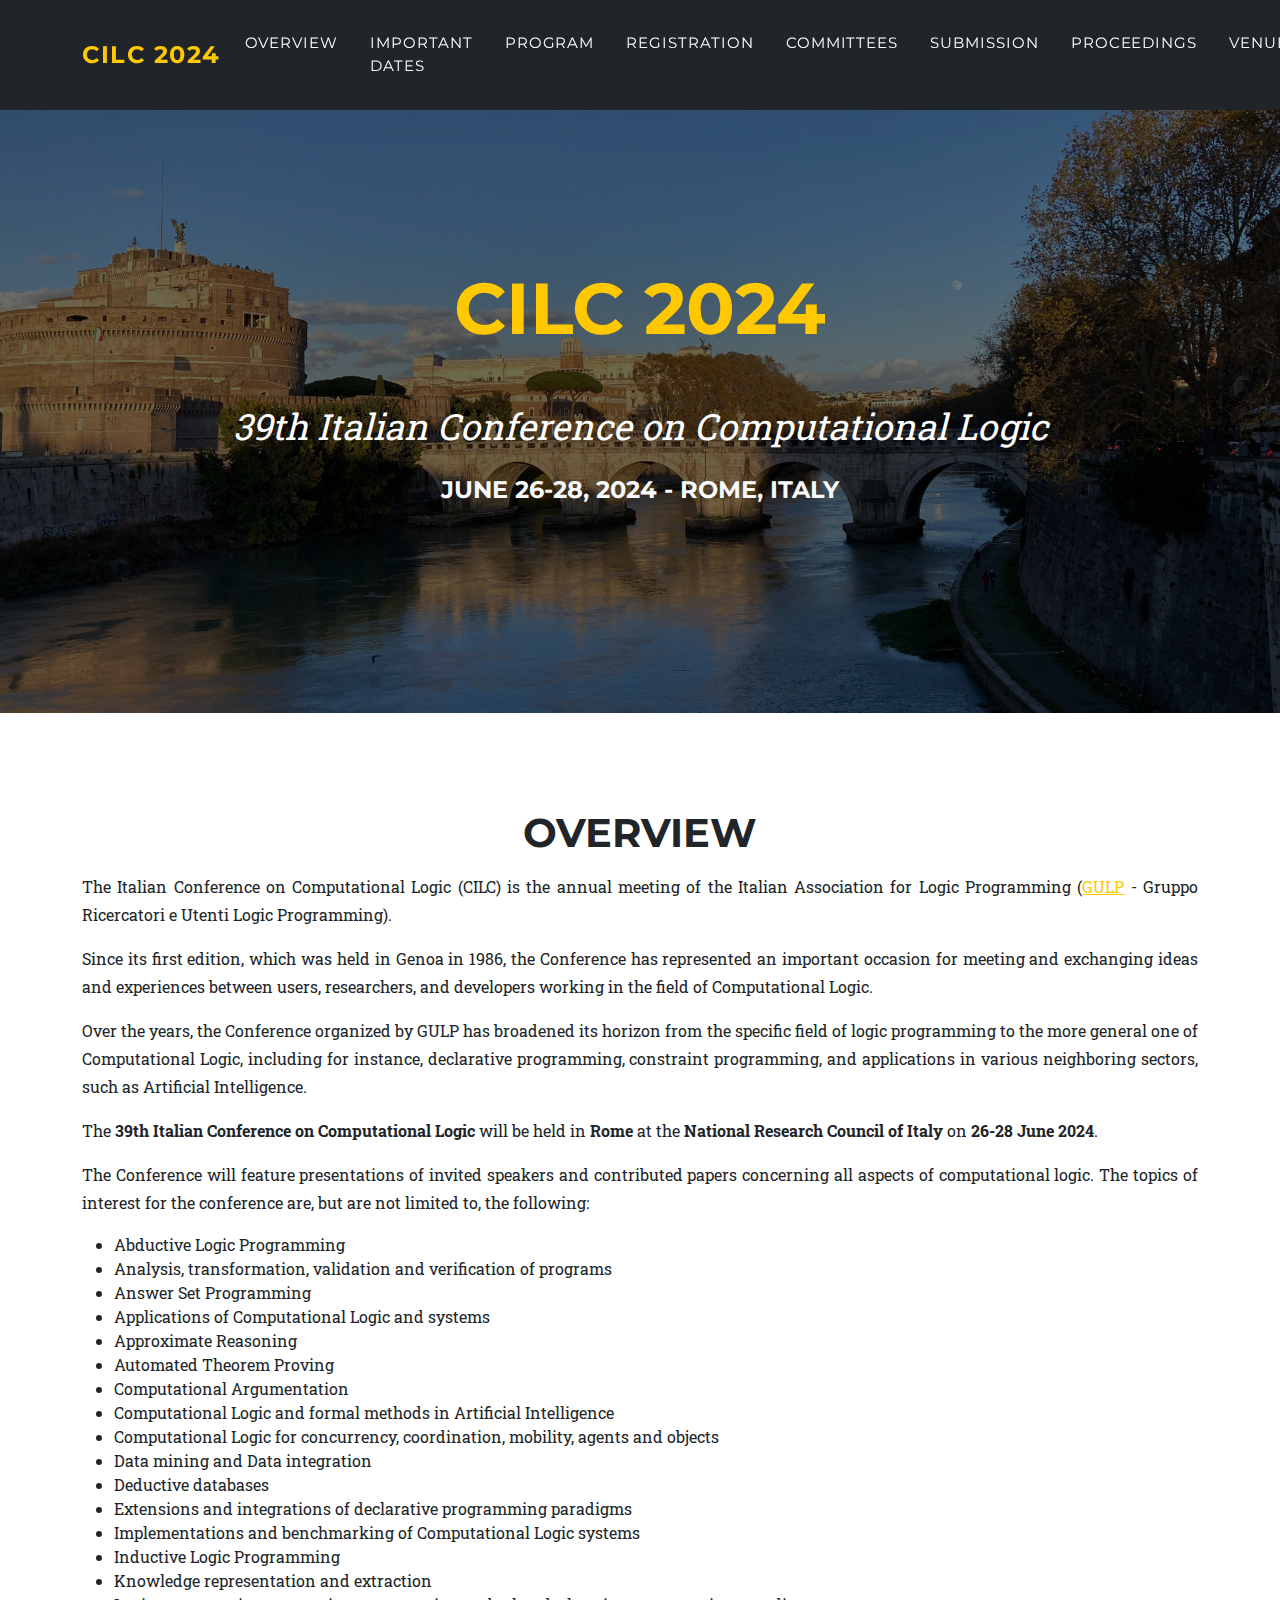
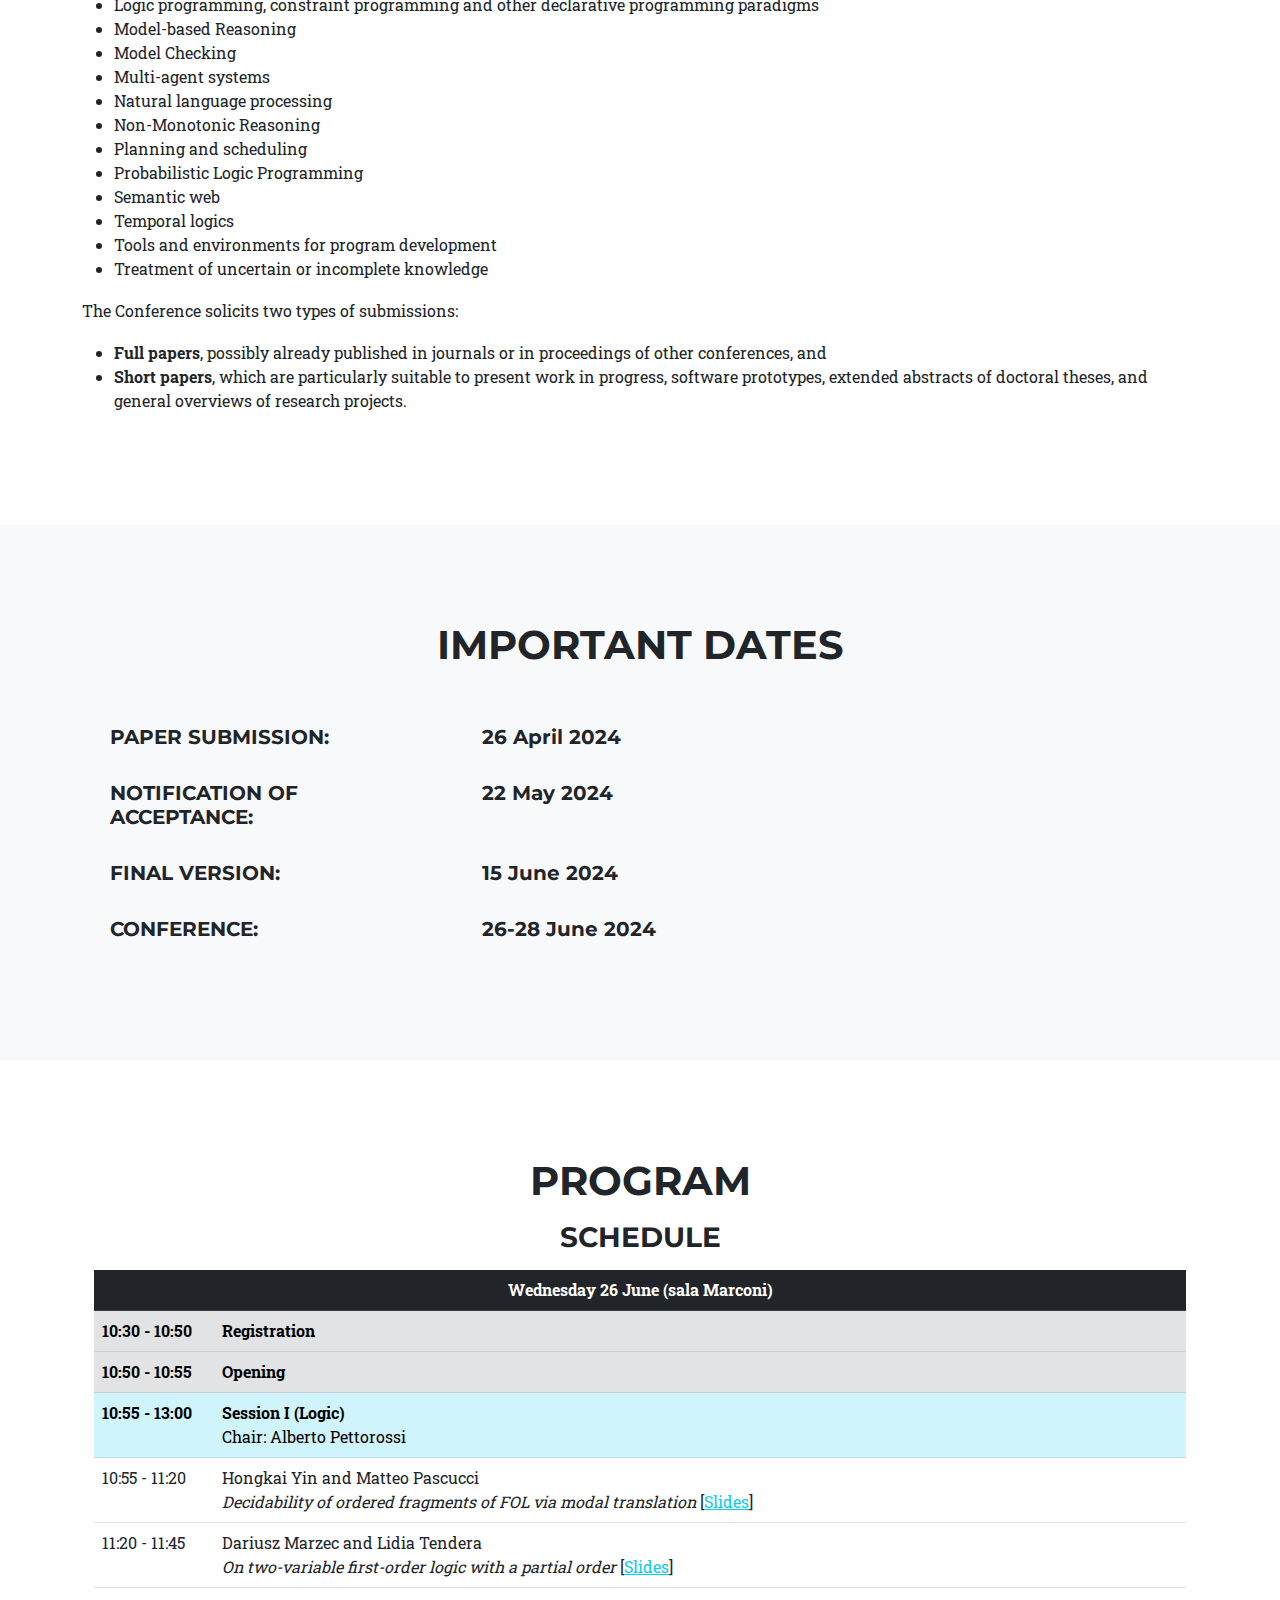
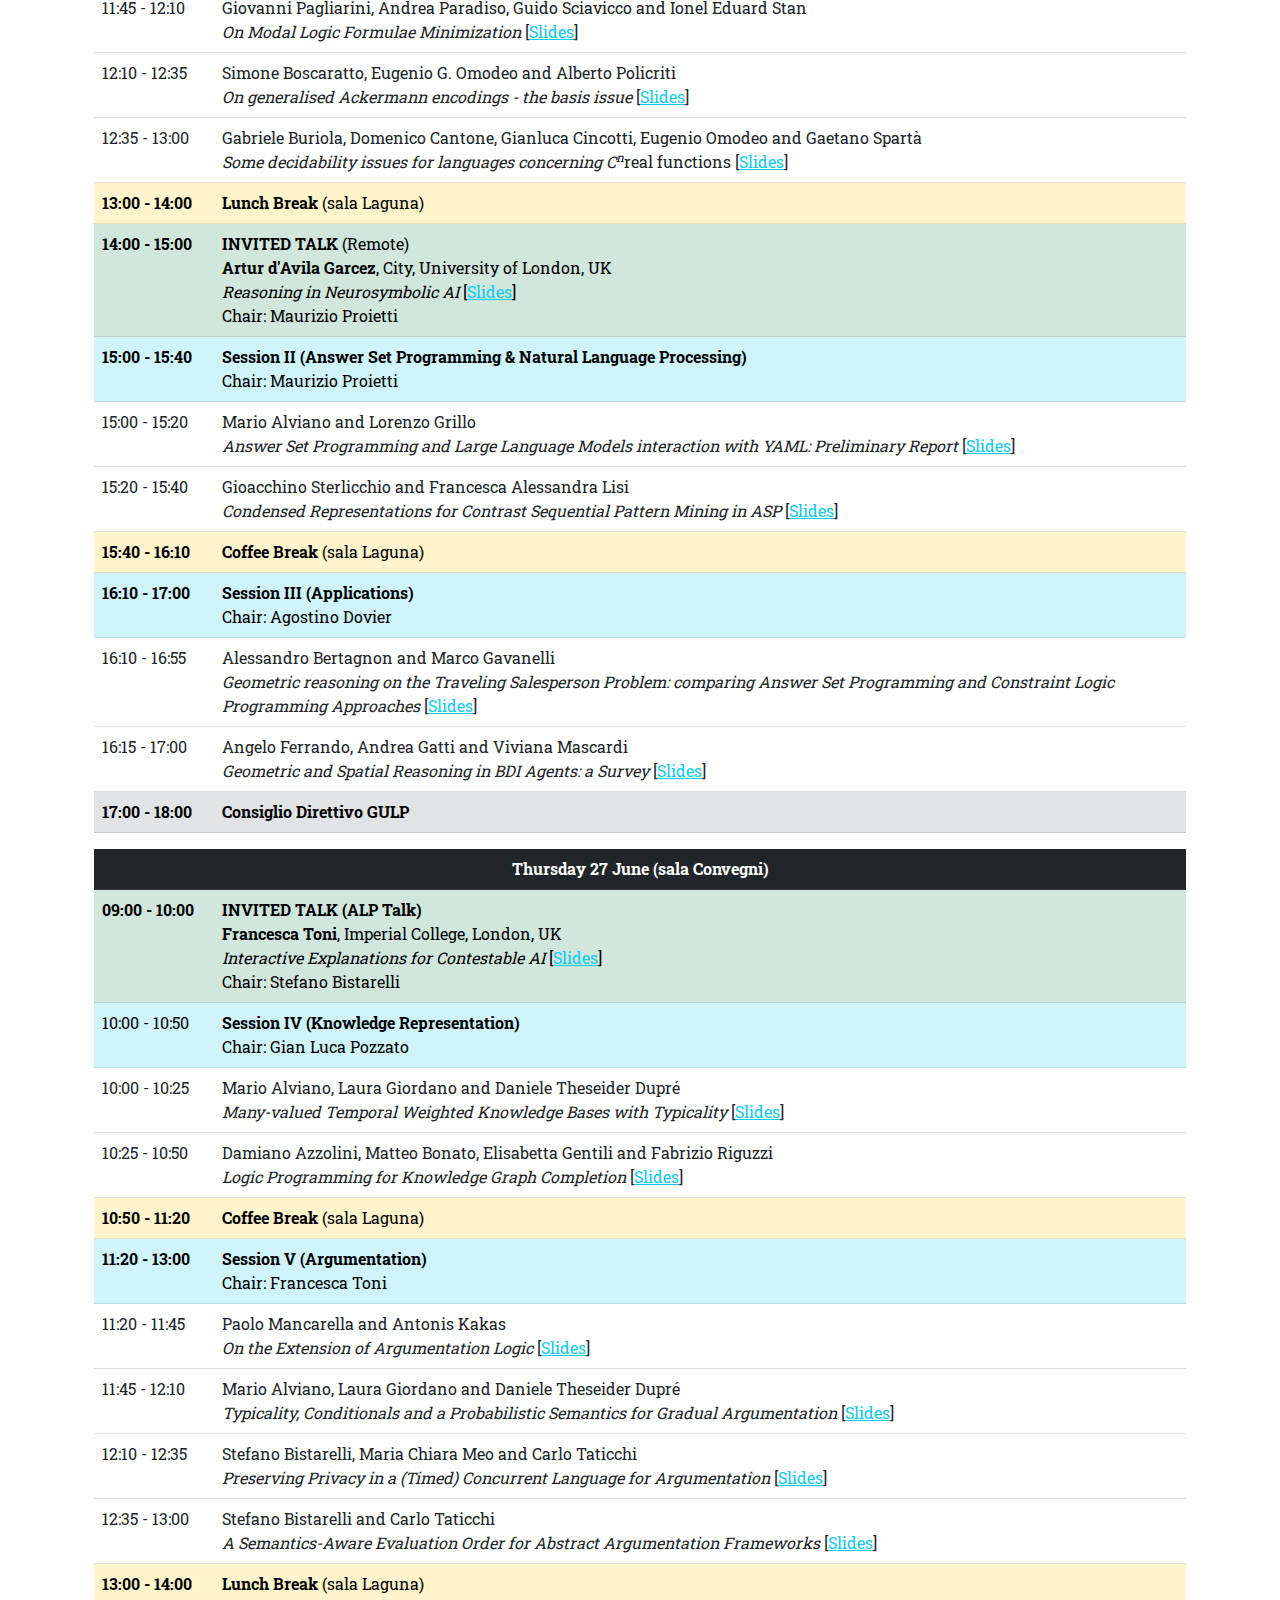
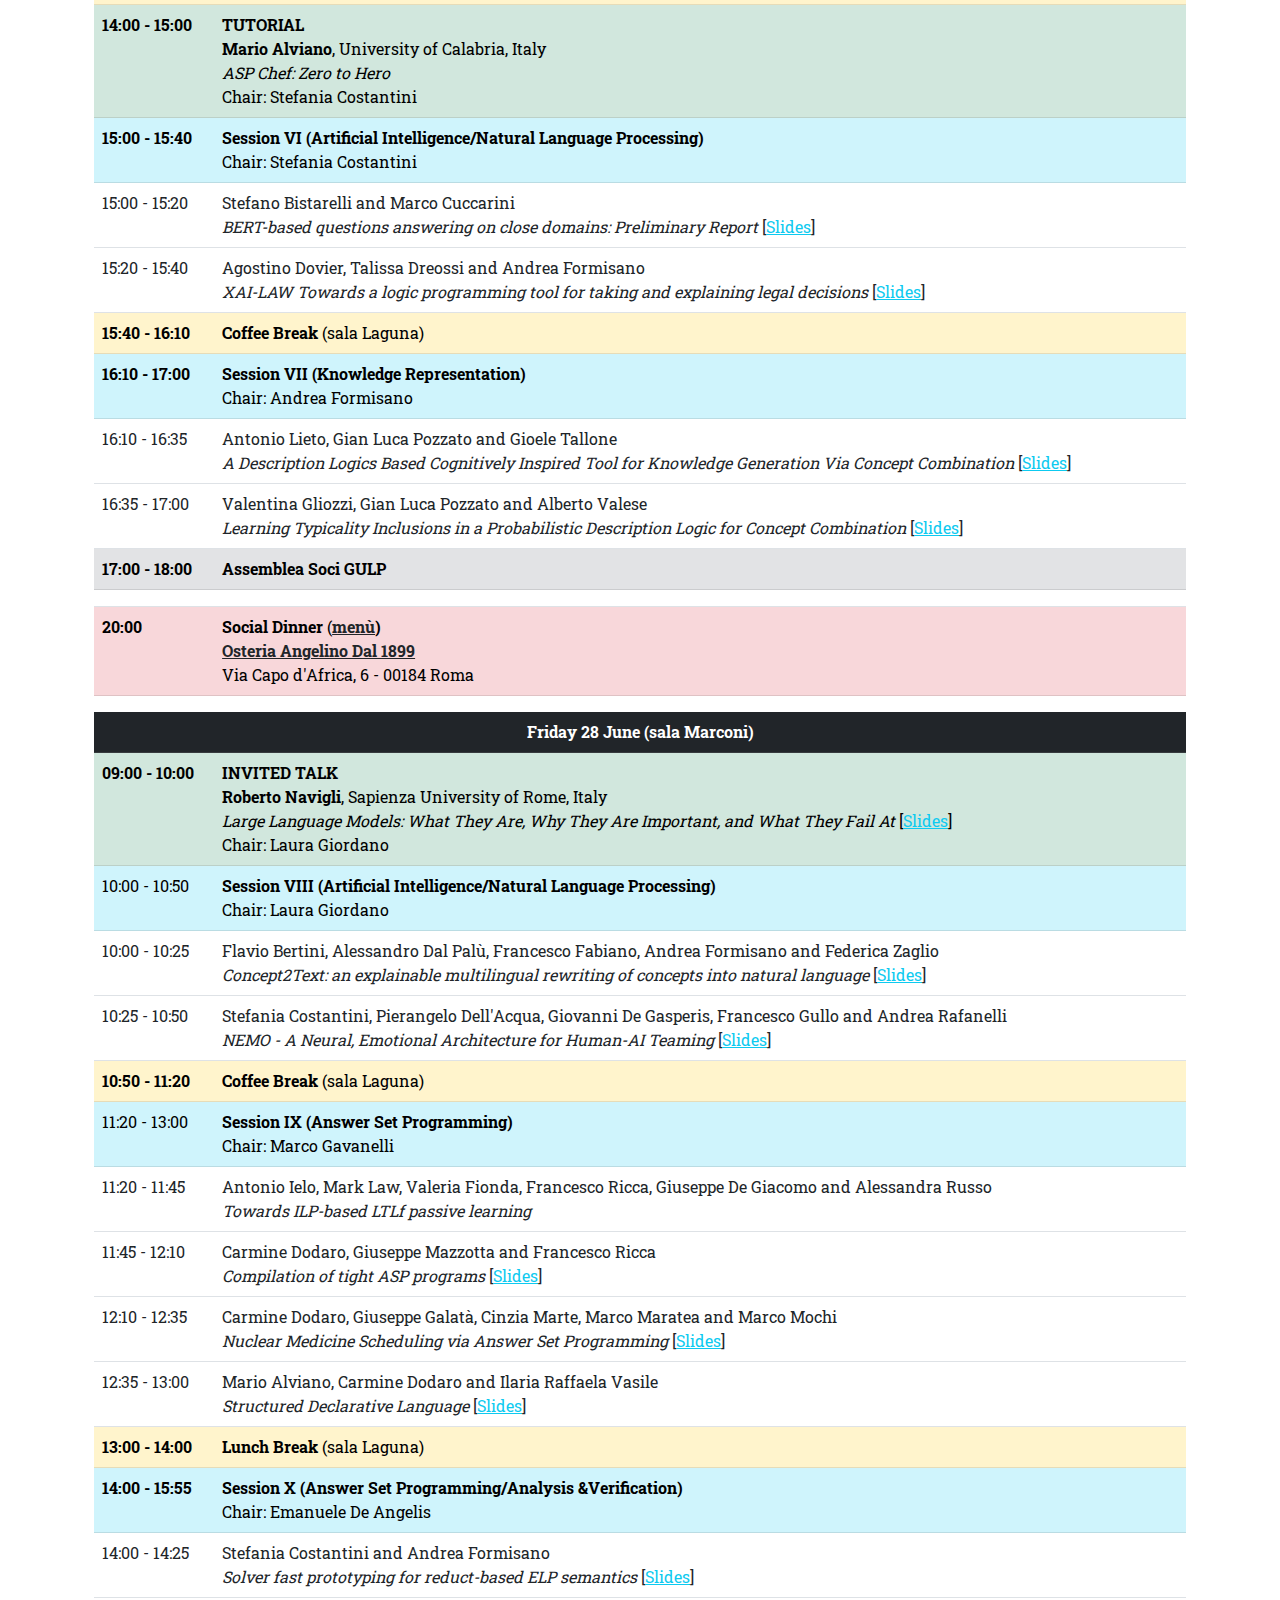
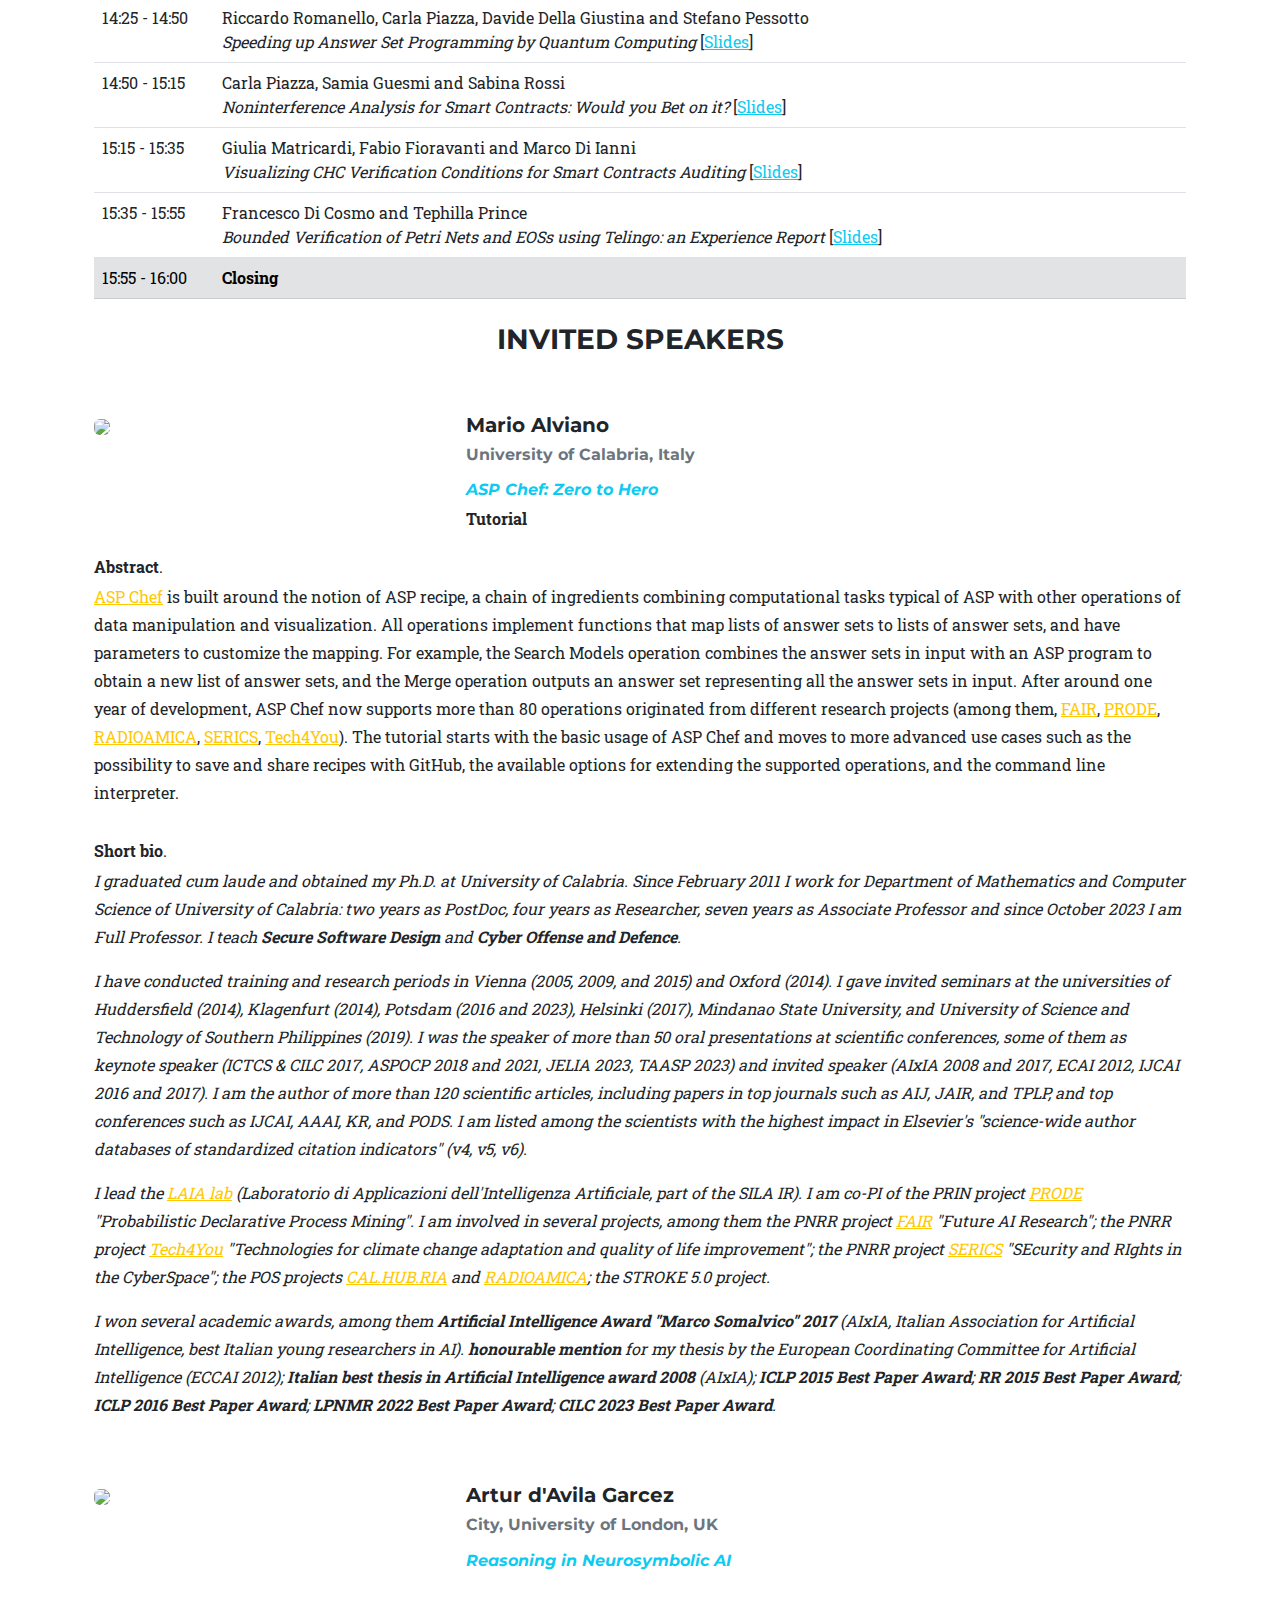
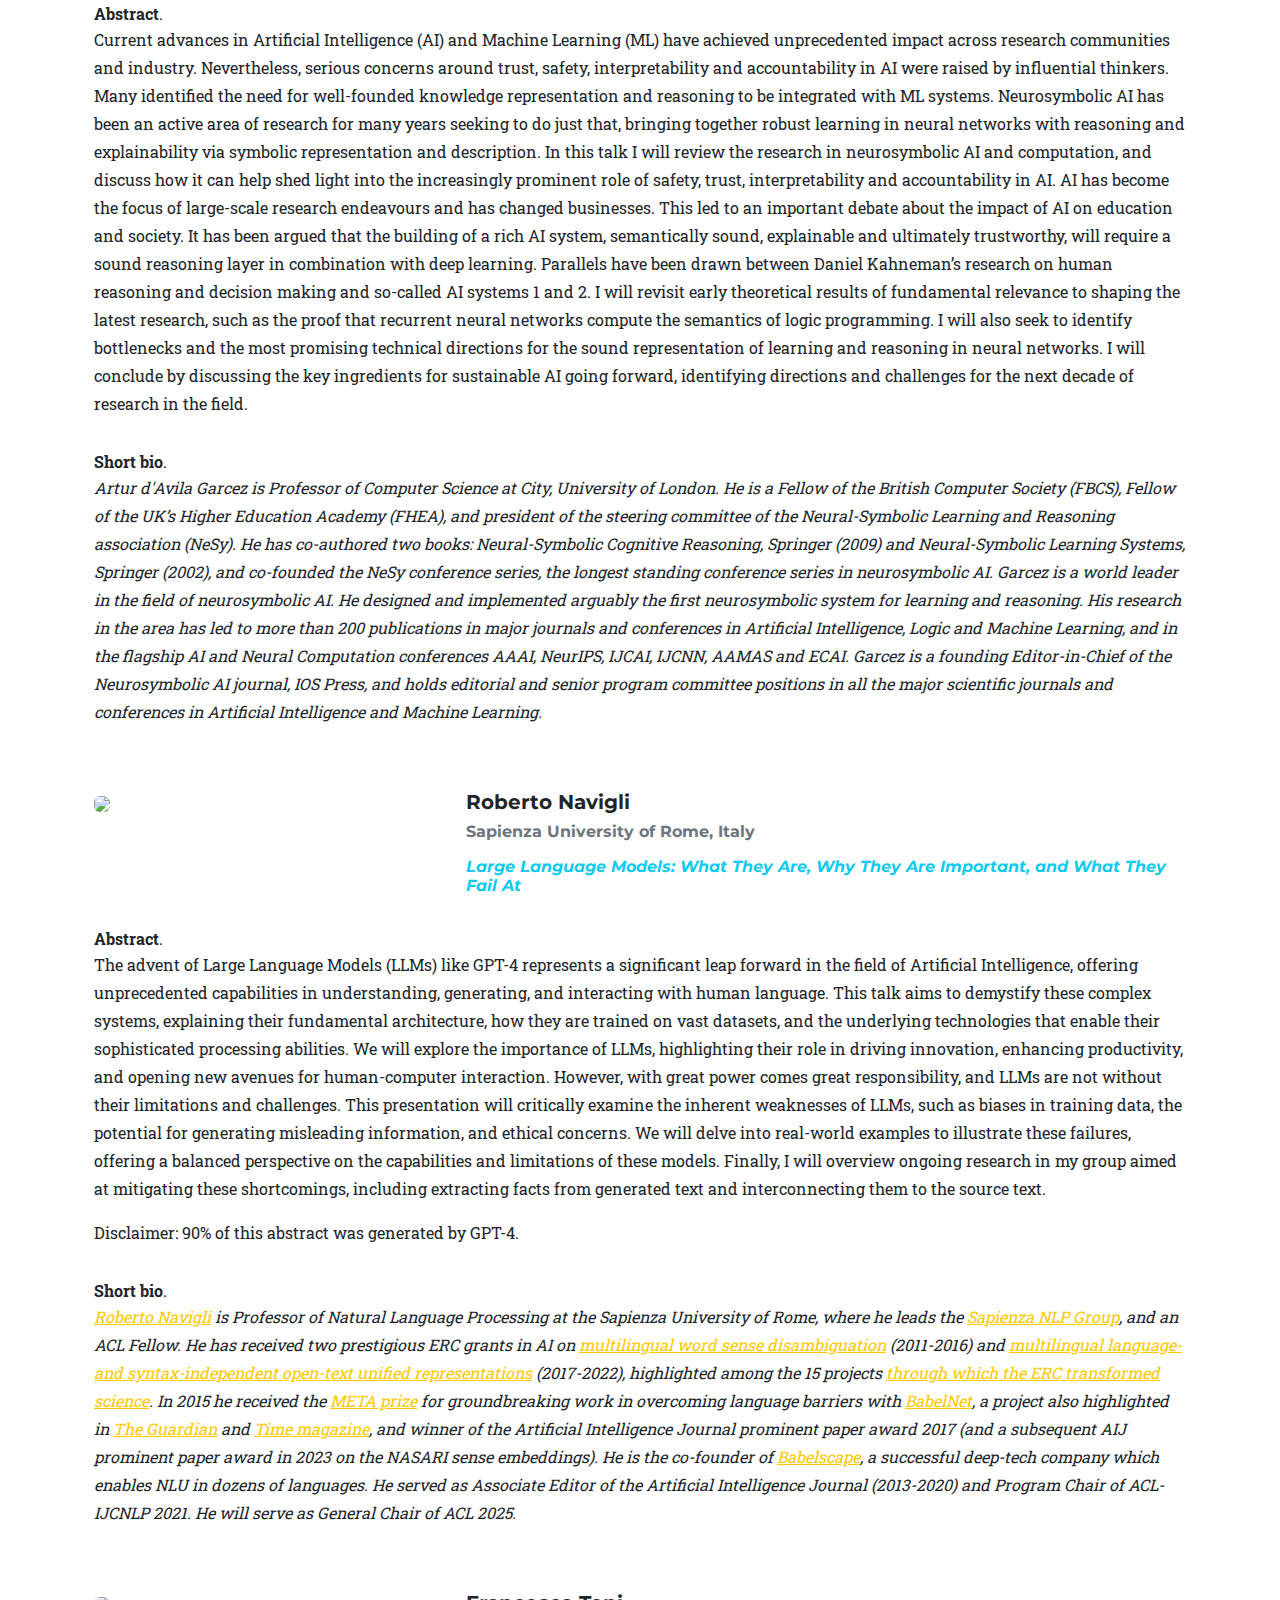
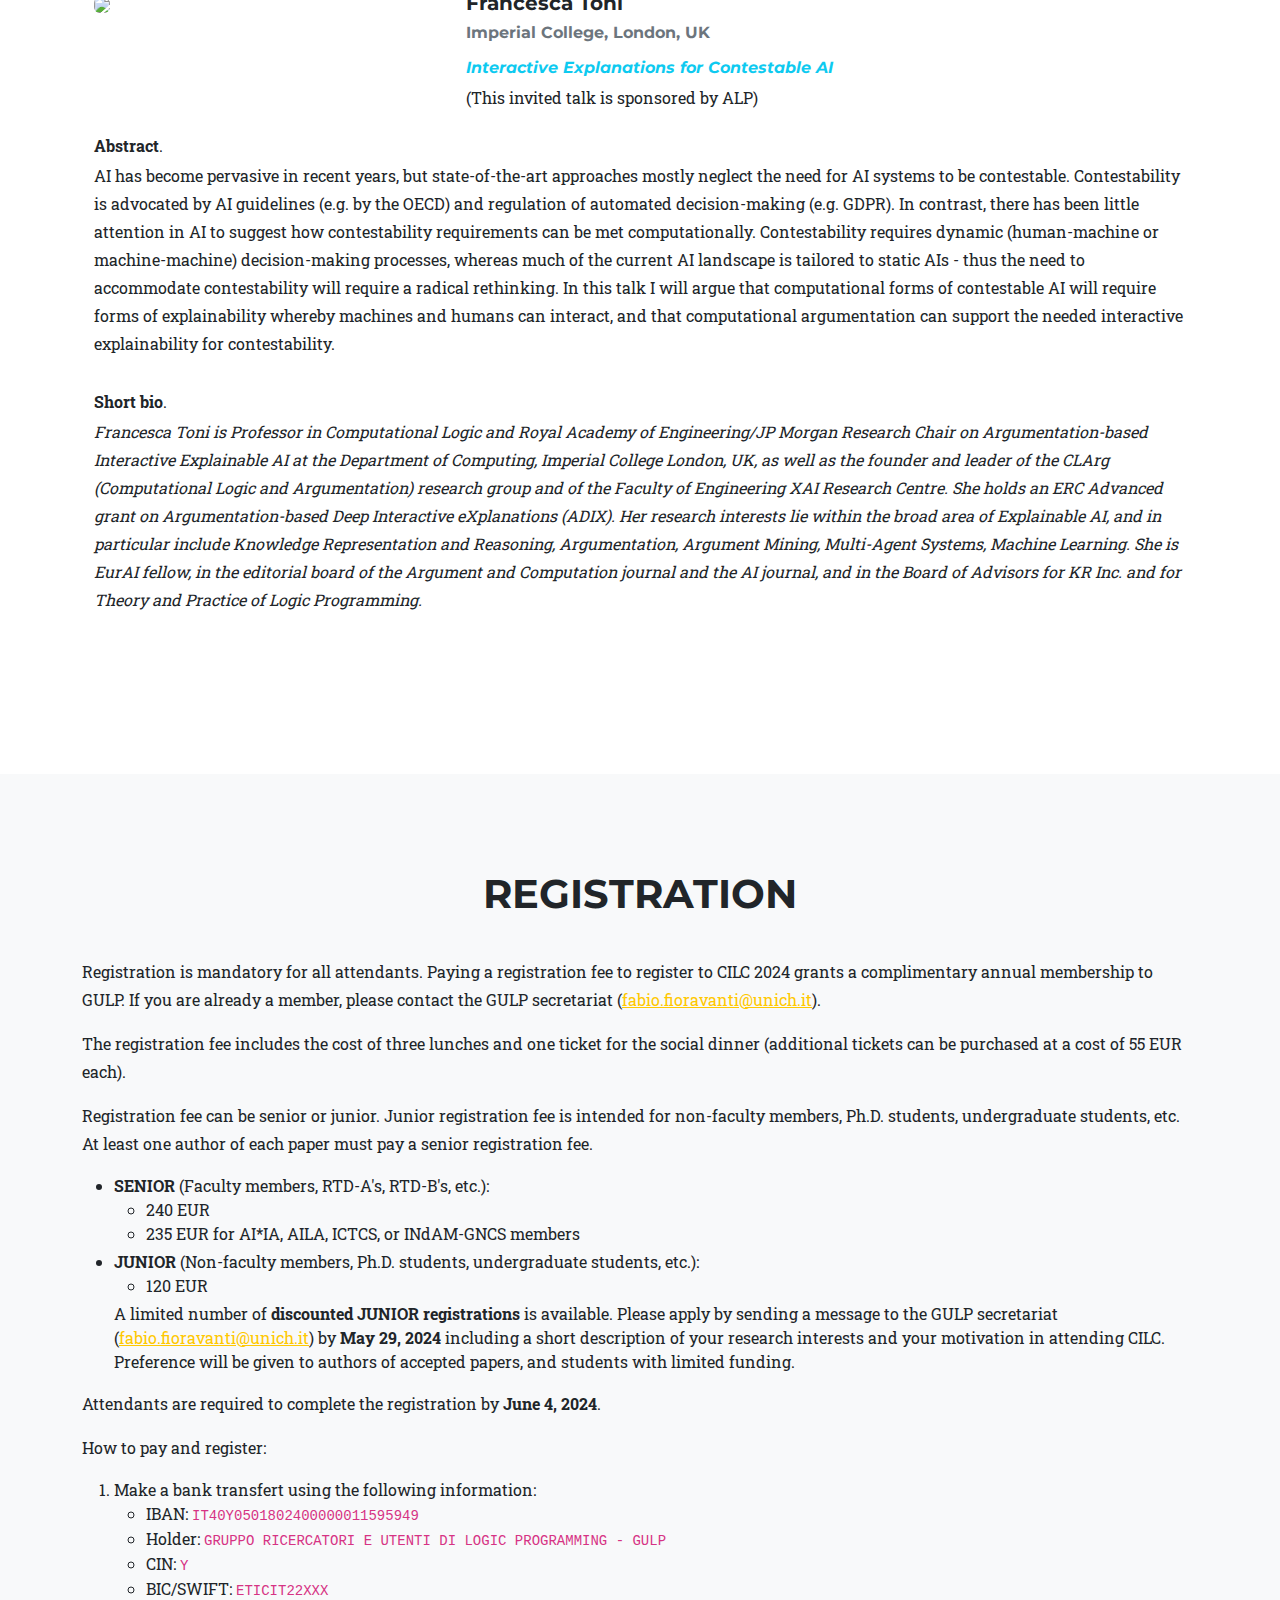
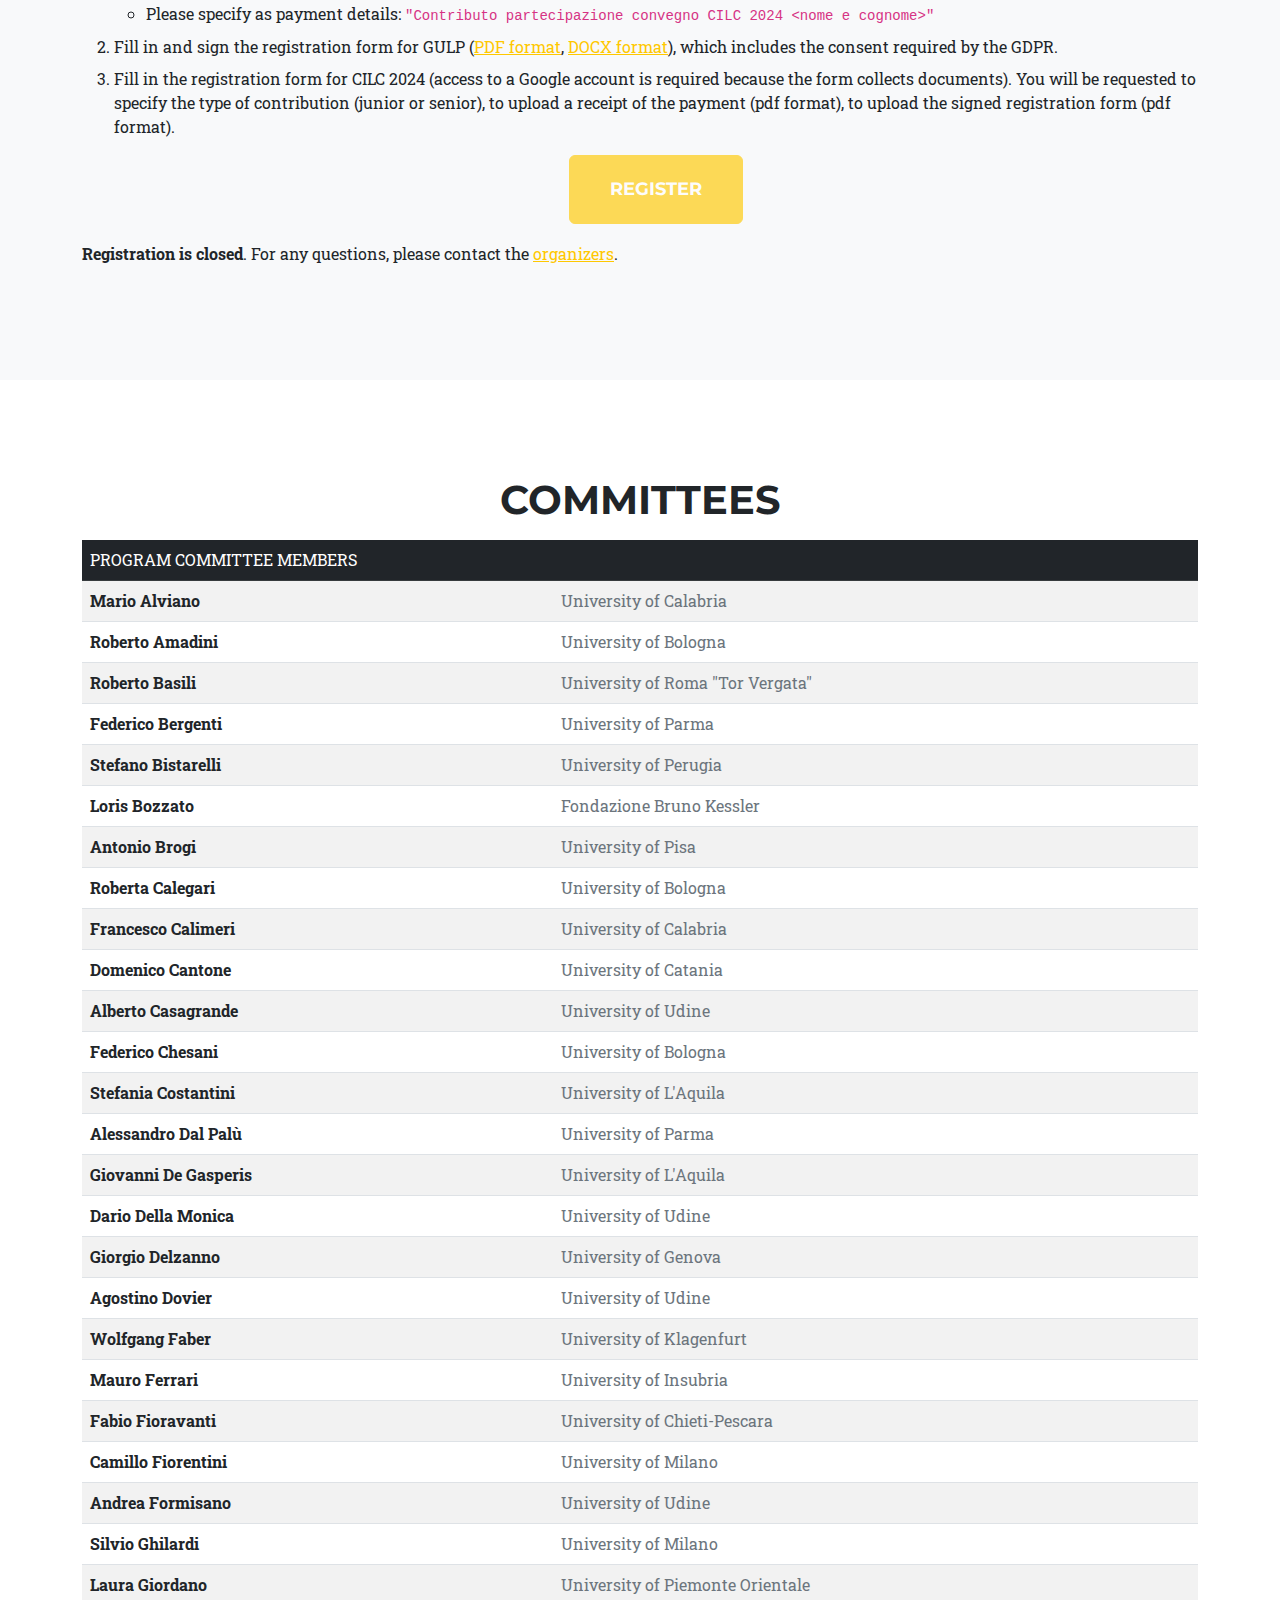
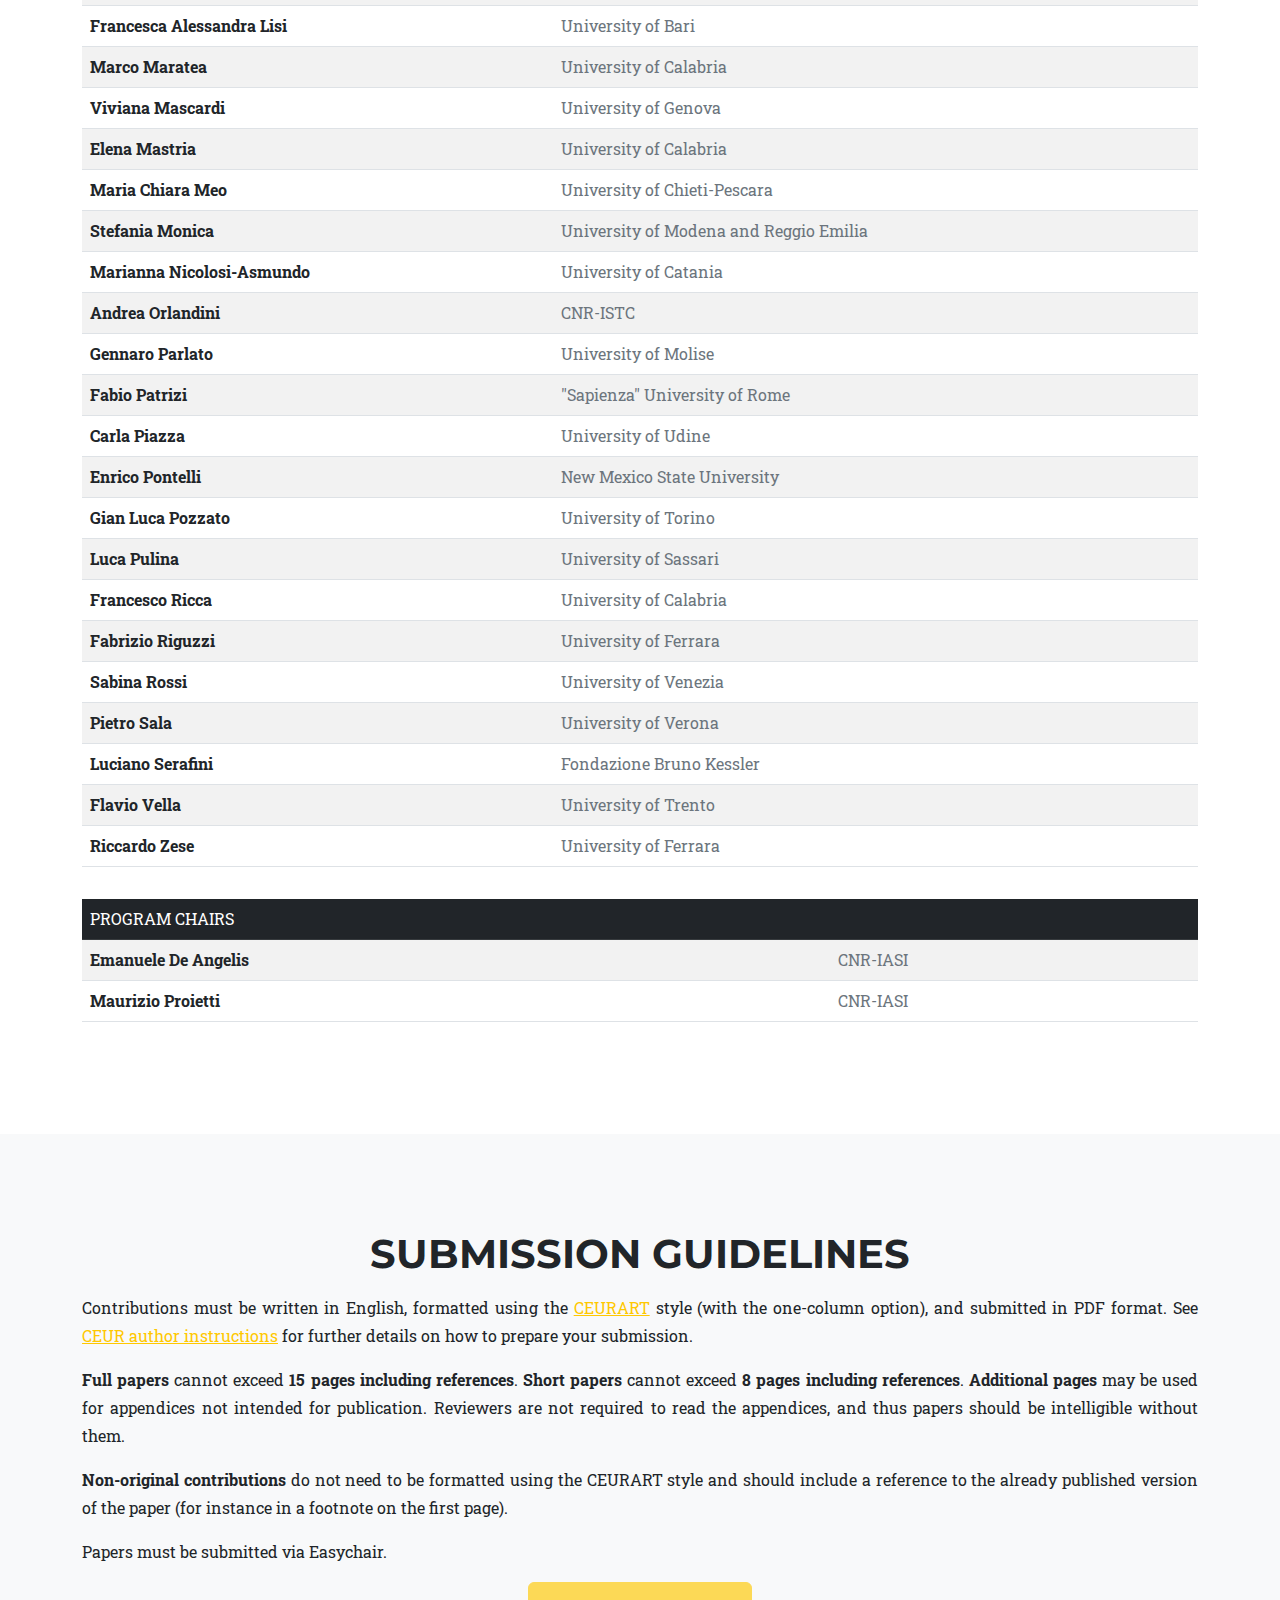
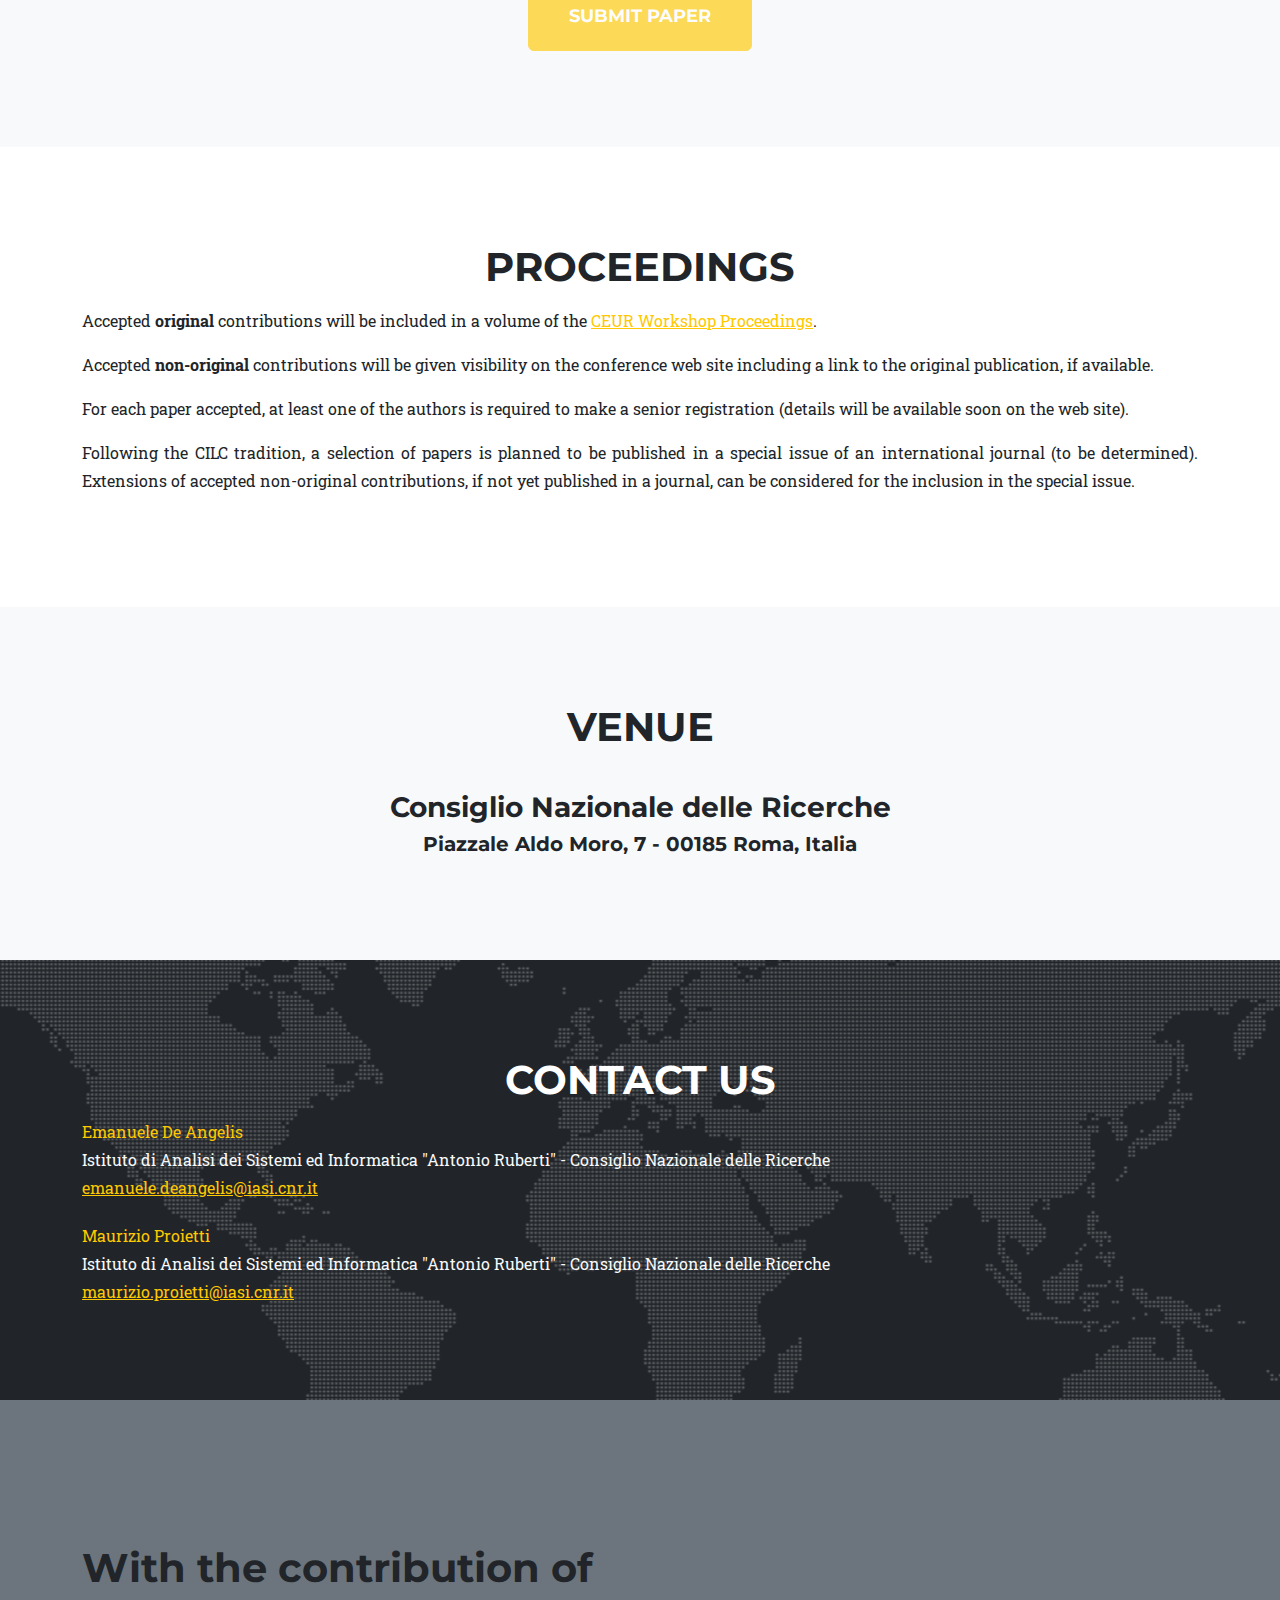
==== commit fe25de07: "added slides" ====
--- a/index.html
+++ b/index.html
@@ -339,7 +339,8 @@
               <td scope="row">10:55 - 11:20</td>
               <td class="pt-2 pl-3">
                 Hongkai Yin and Matteo Pascucci<br/>
-                <em>Decidability of ordered fragments of FOL via modal translation</em>
+                <em>Decidability of ordered fragments of FOL via modal translation</em> 
+                [<a class="link-info" href="slides/26/I/1_HongkaiYin_MatteoPascucci.pdf" target="_blank">Slides</a>]
               </td>
             </tr>
             <tr>
@@ -347,7 +348,8 @@
               <td scope="row">11:20 - 11:45</td>
               <td class="pt-2 pl-3">
                 Dariusz Marzec and Lidia Tendera<br/>
-                <em>On two-variable first-order logic with a partial order</em>
+                <em>On two-variable first-order logic with a partial order</em> 
+                [<a class="link-info" href="slides/26/I/2_DariuszMarzec.pdf" target="_blank">Slides</a>]
               </td>
             </tr>            
             <tr>
@@ -355,7 +357,8 @@
               <td scope="row">11:45 - 12:10</td>
               <td class="pt-2 pl-3">
                 Giovanni Pagliarini, Andrea Paradiso, Guido Sciavicco and Ionel Eduard Stan<br/>
-                <em>On Modal Logic Formulae Minimization</em>
+                <em>On Modal Logic Formulae Minimization</em> 
+                [<a class="link-info" href="slides/26/I/3_AndreaParadiso.pdf" target="_blank">Slides</a>]
               </td>
             </tr>
             <tr>
@@ -363,7 +366,8 @@
               <td scope="row">12:10 - 12:35</td>
               <td class="pt-2 pl-3">
                 Simone Boscaratto, Eugenio G. Omodeo and Alberto Policriti<br/>
-                <em>On generalised Ackermann encodings - the basis issue</em>
+                <em>On generalised Ackermann encodings - the basis issue</em> 
+                [<a class="link-info" href="slides/26/I/4_SimoneBoscaratto.pdf" target="_blank">Slides</a>]
               </td>
             </tr>
             <tr>
@@ -371,7 +375,8 @@
               <td scope="row">12:35 - 13:00</td>
               <td class="pt-2 pl-3">
                 Gabriele Buriola, Domenico Cantone, Gianluca Cincotti, Eugenio Omodeo and Gaetano Spart&agrave;<br/>
-                  <em>Some decidability issues for languages concerning Cˆn real functions</em>
+                  <em>Some decidability issues for languages concerning C<sup>n</em>real functions 
+                  [<a class="link-info" href="slides/26/I/5_GaetanoSparta.pdf" target="_blank">Slides</a>]
               </td>
             </tr>      
             <tr class="table-warning">
@@ -385,7 +390,8 @@
                 <br />
                 <strong>Artur d'Avila Garcez</strong></a>, City, University of London, UK
                 <br />
-                <em>Reasoning in Neurosymbolic AI</em>
+                <em>Reasoning in Neurosymbolic AI</em> 
+                [<a class="link-info" href="slides/26/invited1/ArturGarcez.pdf" target="_blank">Slides</a>]
                 <br />
                 Chair: Maurizio Proietti
               </td>
@@ -401,7 +407,8 @@
               <td scope="row"> 15:00 - 15:20 </td>
               <td class="pt-2 pl-3">
                 Mario Alviano and Lorenzo Grillo<br/>
-                <em>Answer Set Programming and Large Language Models interaction with YAML: Preliminary Report</em>
+                <em>Answer Set Programming and Large Language Models interaction with YAML: Preliminary Report</em> 
+                [<a class="link-info" href="slides/26/II/6_GiovacchinoSterlicchio.pdf" target="_blank">Slides</a>]
               </td>
             </tr>      
             <tr>
@@ -409,7 +416,8 @@
               <td scope="row"> 15:20 - 15:40 </td>
               <td class="pt-2 pl-3">
                 Gioacchino Sterlicchio and Francesca Alessandra Lisi<br/>
-                <em>Condensed Representations for Contrast Sequential Pattern Mining in ASP</em>
+                <em>Condensed Representations for Contrast Sequential Pattern Mining in ASP</em> 
+                [<a class="link-info" href="slides/26/II/7_MarioAlviano.pdf" target="_blank">Slides</a>]
               </td>              
             </tr>                  
             <tr class="table-warning">
@@ -426,7 +434,8 @@
                 <td scope="row"> 16:10 - 16:55 </td>
                 <td class="pt-2 pl-3">
                   Alessandro Bertagnon and Marco Gavanelli<br/>
-                  <em>Geometric reasoning on the Traveling Salesperson Problem: comparing Answer Set Programming and Constraint Logic Programming Approaches</em>
+                  <em>Geometric reasoning on the Traveling Salesperson Problem: comparing Answer Set Programming and Constraint Logic Programming Approaches</em> 
+                  [<a class="link-info" href="slides/26/III/8_MarcoGavanelli.pdf" target="_blank">Slides</a>]
                 </td> 
               </tr>                  
               <tr>
@@ -434,7 +443,8 @@
                 <td scope="row"> 16:15 - 17:00 </td>
                 <td class="pt-2 pl-3">
                   Angelo Ferrando, Andrea Gatti and Viviana Mascardi<br/>
-                  <em>Geometric and Spatial Reasoning in BDI Agents: a Survey</em>
+                  <em>Geometric and Spatial Reasoning in BDI Agents: a Survey</em> 
+                  [<a class="link-info" href="slides/26/III/9_VivianaMascardi.pdf" target="_blank">Slides</a>]
                 </td>                   
               </td>
             </tr>
@@ -459,7 +469,8 @@
                 <br />
                 <strong>Francesca Toni</strong></a>, Imperial College, London, UK
                 <br />
-                <em>Interactive Explanations for Contestable AI</em>
+                <em>Interactive Explanations for Contestable AI</em> 
+                [<a class="link-info" href="slides/27/invited2/FrancescaToni.pdf" target="_blank">Slides</a>]
                 <br />
                 Chair: Stefano Bistarelli
               </td>
@@ -477,7 +488,8 @@
               <td scope="row">10:00 - 10:25</td>
               <td class="pt-2 pl-3">
                 Mario Alviano, Laura Giordano and Daniele Theseider Dupr&eacute;<br/>
-                <em>Many-valued Temporal Weighted Knowledge Bases with Typicality</em>
+                <em>Many-valued Temporal Weighted Knowledge Bases with Typicality</em> 
+                [<a class="link-info" href="slides/27/IV/10_LauraGiordano.pdf" target="_blank">Slides</a>]
               </td>
             </tr>
             <tr>
@@ -485,7 +497,8 @@
               <td scope="row">10:25 - 10:50</td>
               <td class="pt-2 pl-3">
                 Damiano Azzolini, Matteo Bonato, Elisabetta Gentili and Fabrizio Riguzzi<br/>
-                <em>Logic Programming for Knowledge Graph Completion</em>
+                <em>Logic Programming for Knowledge Graph Completion</em> 
+                [<a class="link-info" href="slides/27/IV/11_DamianoAzzolini.pdf" target="_blank">Slides</a>]
               </td>
             </tr>  
             <tr class="table-warning">
@@ -505,7 +518,8 @@
               <td scope="row">11:20 - 11:45</td>
               <td class="pt-2 pl-3">
                 Paolo Mancarella and Antonis Kakas<br/>
-                <em>On the Extension of Argumentation Logic</em>
+                <em>On the Extension of Argumentation Logic</em> 
+                [<a class="link-info" href="slides/27/V/12_AntonisKakas.pdf" target="_blank">Slides</a>]
               </td>
             </tr>
             <tr>
@@ -513,7 +527,8 @@
               <td scope="row">11:45 - 12:10</td>
               <td class="pt-2 pl-3">
                 Mario Alviano, Laura Giordano and Daniele Theseider Dupr&eacute;<br/>
-                <em>Typicality, Conditionals and a Probabilistic Semantics for Gradual Argumentation</em>
+                <em>Typicality, Conditionals and a Probabilistic Semantics for Gradual Argumentation</em> 
+                [<a class="link-info" href="slides/27/V/13_LauraGiordano.pdf" target="_blank">Slides</a>]
               </td>
             </tr>
             <tr>
@@ -521,7 +536,8 @@
               <td scope="row">12:10 - 12:35</td>
               <td class="pt-2 pl-3">
                 Stefano Bistarelli, Maria Chiara Meo and Carlo Taticchi<br/>
-                <em>Preserving Privacy in a (Timed) Concurrent Language for Argumentation</em>
+                <em>Preserving Privacy in a (Timed) Concurrent Language for Argumentation</em> 
+                [<a class="link-info" href="slides/27/V/14_CarloTaticchi.pdf" target="_blank">Slides</a>]
               </td>
             </tr>
             <tr>
@@ -529,7 +545,8 @@
               <td scope="row">12:35 - 13:00</td>
               <td class="pt-2 pl-3">
                 Stefano Bistarelli and Carlo Taticchi<br/>
-                <em>A Semantics-Aware Evaluation Order for Abstract Argumentation Frameworks</em>
+                <em>A Semantics-Aware Evaluation Order for Abstract Argumentation Frameworks</em> 
+                [<a class="link-info" href="slides/27/V/15_CarloTaticchi.pdf" target="_blank">Slides</a>]
               </td>
             </tr>                        
             <tr class="table-warning">
@@ -561,7 +578,8 @@
               <td scope="row"> 15:00 - 15:20 </td>
               <td class="pt-2 pl-3">
                 Stefano Bistarelli and Marco Cuccarini<br/>
-                <em>BERT-based questions answering on close domains: Preliminary Report</em>
+                <em>BERT-based questions answering on close domains: Preliminary Report</em> 
+                [<a class="link-info" href="slides/27/VI/16_MarcoCuccarini.pdf" target="_blank">Slides</a>]
               </td>
             </tr>      
             <tr>
@@ -569,7 +587,8 @@
               <td scope="row"> 15:20 - 15:40 </td>
               <td class="pt-2 pl-3">
                 Agostino Dovier, Talissa Dreossi and Andrea Formisano<br/>
-                <em>XAI-LAW Towards a logic programming tool for taking and explaining legal decisions</em>
+                <em>XAI-LAW Towards a logic programming tool for taking and explaining legal decisions</em> 
+                [<a class="link-info" href="slides/27/VI/17_AgostinoDovier.pdf" target="_blank">Slides</a>]
               </td>              
             </tr>                  
             <tr class="table-warning">
@@ -588,7 +607,8 @@
                 <td scope="row"> 16:10 - 16:35 </td>
                 <td class="pt-2 pl-3">
                   Antonio Lieto, Gian Luca Pozzato and Gioele Tallone<br/>
-                  <em>A Description Logics Based Cognitively Inspired Tool for Knowledge Generation Via  Concept Combination</em>
+                  <em>A Description Logics Based Cognitively Inspired Tool for Knowledge Generation Via  Concept Combination</em> 
+                  [<a class="link-info" href="slides/28/VII/18_19_GianLucaPozzato.pdf" target="_blank">Slides</a>]
                 </td> 
               </tr>                  
               <tr> 
@@ -596,7 +616,8 @@
                 <td scope="row"> 16:35 - 17:00 </td>
                 <td class="pt-2 pl-3">
                   Valentina Gliozzi, Gian Luca Pozzato and Alberto Valese<br/>
-                  <em>Learning Typicality Inclusions in a Probabilistic Description Logic for Concept Combination</em>
+                  <em>Learning Typicality Inclusions in a Probabilistic Description Logic for Concept Combination</em> 
+                  [<a class="link-info" href="slides/27/VII/18_19_GianLucaPozzato.pdf" target="_blank">Slides</a>]
                 </td>                   
               </td>
             </tr>
@@ -633,7 +654,8 @@
                 <br />
                 <strong>Roberto Navigli</strong></a>, Sapienza University of Rome, Italy
                 <br />
-                <em>Large Language Models: What They Are, Why They Are Important, and What They Fail At</em>
+                <em>Large Language Models: What They Are, Why They Are Important, and What They Fail At</em> 
+                [<a class="link-info" href="slides/28/invited4/RobertoNavigli.pdf" target="_blank">Slides</a>]
                 <br />
                 Chair: Laura Giordano
               </td>
@@ -651,7 +673,8 @@
               <td scope="row">10:00 - 10:25</td>
               <td class="pt-2 pl-3">
                 Flavio Bertini, Alessandro Dal Palù, Francesco Fabiano, Andrea Formisano and Federica Zaglio<br/>
-                <em>Concept2Text: an explainable multilingual rewriting of concepts into natural language</em>
+                <em>Concept2Text: an explainable multilingual rewriting of concepts into natural language</em> 
+                [<a class="link-info" href="slides/28/VIII/20_AlessandroDalPalu.pdf" target="_blank">Slides</a>]
               </td>
             </tr>
             <tr>
@@ -659,7 +682,8 @@
               <td scope="row">10:25 - 10:50</td>
               <td class="pt-2 pl-3">
                 Stefania Costantini, Pierangelo Dell'Acqua, Giovanni De Gasperis, Francesco Gullo and Andrea Rafanelli<br/>
-                <em>NEMO - A Neural, Emotional Architecture for Human-AI Teaming</em>
+                <em>NEMO - A Neural, Emotional Architecture for Human-AI Teaming</em> 
+                [<a class="link-info" href="slides/28/VIII/21_StefaniaCostantini.pdf" target="_blank">Slides</a>]
               </td>
             </tr> 
             <tr class="table-warning">
@@ -687,7 +711,8 @@
               <td scope="row">11:45 - 12:10</td>
               <td class="pt-2 pl-3">
                 Carmine Dodaro, Giuseppe Mazzotta and Francesco Ricca<br/>
-                <em>Compilation of tight ASP programs</em>
+                <em>Compilation of tight ASP programs</em> 
+                [<a class="link-info" href="slides/28/IX/23_GiuseppeMazzotta.pdf" target="_blank">Slides</a>]
               </td>
             </tr> 
             <tr>
@@ -695,7 +720,8 @@
               <td scope="row">12:10 - 12:35</td>
               <td class="pt-2 pl-3">
                 Carmine Dodaro, Giuseppe Galatà, Cinzia Marte, Marco Maratea and Marco Mochi<br/>
-                <em>Nuclear Medicine Scheduling via Answer Set Programming</em>
+                <em>Nuclear Medicine Scheduling via Answer Set Programming</em> 
+                [<a class="link-info" href="slides/28/IX/24_CinziaMarte.pdf" target="_blank">Slides</a>]
               </td>
             </tr>
             <tr>
@@ -703,7 +729,8 @@
               <td scope="row">12:35 - 13:00</td>
               <td class="pt-2 pl-3">
                 Mario Alviano, Carmine Dodaro and Ilaria Raffaela Vasile<br/>
-                <em>Structured Declarative Language</em>
+                <em>Structured Declarative Language</em> 
+                [<a class="link-info" href="slides/28/IX/25_MarioAlviano.pdf" target="_blank">Slides</a>]
               </td>
             </tr>             
             <tr class="table-warning">
@@ -723,7 +750,8 @@
               <td scope="row"> 14:00 - 14:25 </td>
               <td class="pt-2 pl-3">
                 Stefania Costantini and Andrea Formisano<br/>
-                <em>Solver fast prototyping for reduct-based ELP semantics</em>
+                <em>Solver fast prototyping for reduct-based ELP semantics</em> 
+                [<a class="link-info" href="slides/28/X/26_AndreaFormisano.pdf" target="_blank">Slides</a>]
               </td>              
             </tr>   
             <tr>
@@ -731,7 +759,8 @@
               <td scope="row"> 14:25 - 14:50 </td>
               <td class="pt-2 pl-3">
                 Riccardo Romanello, Carla Piazza, Davide Della Giustina and Stefano Pessotto<br/>
-                <em>Speeding up Answer Set Programming by Quantum Computing</em>
+                <em>Speeding up Answer Set Programming by Quantum Computing</em> 
+                [<a class="link-info" href="slides/28/X/27_RiccardoRomanello.pdf" target="_blank">Slides</a>]
               </td>
             </tr>
             <tr>
@@ -739,7 +768,8 @@
               <td scope="row"> 14:50 - 15:15 </td>
               <td class="pt-2 pl-3">
                 Carla Piazza, Samia Guesmi and Sabina Rossi<br/>
-                <em>Noninterference Analysis for Smart Contracts: Would you Bet on it?</em>
+                <em>Noninterference Analysis for Smart Contracts: Would you Bet on it?</em> 
+                [<a class="link-info" href="slides/28/X/28_SemiaGuesmi.pdf" target="_blank">Slides</a>]
               </td>                   
             </tr>                            
             <tr>
@@ -747,7 +777,8 @@
               <td scope="row"> 15:15 - 15:35 </td>
               <td class="pt-2 pl-3">
                 Giulia Matricardi, Fabio Fioravanti and Marco Di Ianni<br/>
-                <em>Visualizing CHC Verification Conditions for Smart Contracts Auditing</em>
+                <em>Visualizing CHC Verification Conditions for Smart Contracts Auditing</em> 
+                [<a class="link-info" href="slides/28/X/29_MarcoDiIanni.pdf" target="_blank">Slides</a>]
               </td> 
             </tr>                  
             <tr>
@@ -755,7 +786,8 @@
               <td scope="row"> 15:35 - 15:55 </td>
               <td class="pt-2 pl-3">
                 Francesco Di Cosmo and Tephilla Prince<br/>
-                <em>Bounded Verification of Petri Nets and EOSs using Telingo: an Experience Report</em>
+                <em>Bounded Verification of Petri Nets and EOSs using Telingo: an Experience Report</em> 
+                [<a class="link-info" href="slides/28/X/30_FrancescoDiCosmo.pdf" target="_blank">Slides</a>]
               </td>                   
             </tr>
             <tr class="table-secondary">
@@ -782,7 +814,7 @@
       <div class="col-sm-8 align-self-end">
         <h5 class="text-dark">Mario Alviano</h5>
         <h6 class="text-secondary">University of Calabria, Italy</h6>
-        <h6 class="pt-2 text-info"><em>ASP Chef: Zero to Hero</em></h6>
+        <h6 class="pt-2 text-info"><em>ASP Chef: Zero to Hero</em> </h6>
         <span class="fw-bold">Tutorial</span> 
       </div>
     </div>
@@ -846,7 +878,7 @@
       <div class="col-sm-8 align-self-end">
         <h5 class="text-dark">Artur d'Avila Garcez</h5>
         <h6 class="text-secondary">City, University of London, UK</h6>
-        <h6 class="pt-2 text-info"><em>Reasoning in Neurosymbolic AI</em></h6>
+        <h6 class="pt-2 text-info"><em>Reasoning in Neurosymbolic AI</em> </h6>
        </div>
       
       <div class="pt-4">
@@ -875,7 +907,7 @@
         <h5 class="text-dark">Roberto Navigli</h5>
         <h6 class="text-secondary">Sapienza University of Rome, Italy</h6>
         <h6 class="pt-2 text-info"><em>Large Language Models: What They Are, Why They Are Important, and What They Fail At
-        </em></h6>
+        </em> </h6>
       </div>
       
       <div class="pt-4">
@@ -928,7 +960,7 @@
       <div class="col-sm-8 align-self-end">
         <h5 class="text-dark">Francesca Toni</h5>
         <h6 class="text-secondary">Imperial College, London, UK</h6>
-        <h6 class="pt-2 text-info"><em>Interactive Explanations for Contestable AI</em></h6>
+        <h6 class="pt-2 text-info"><em>Interactive Explanations for Contestable AI</em> </h6>
         <div>(This invited talk is sponsored by ALP)</div>
       </div>
     </div>
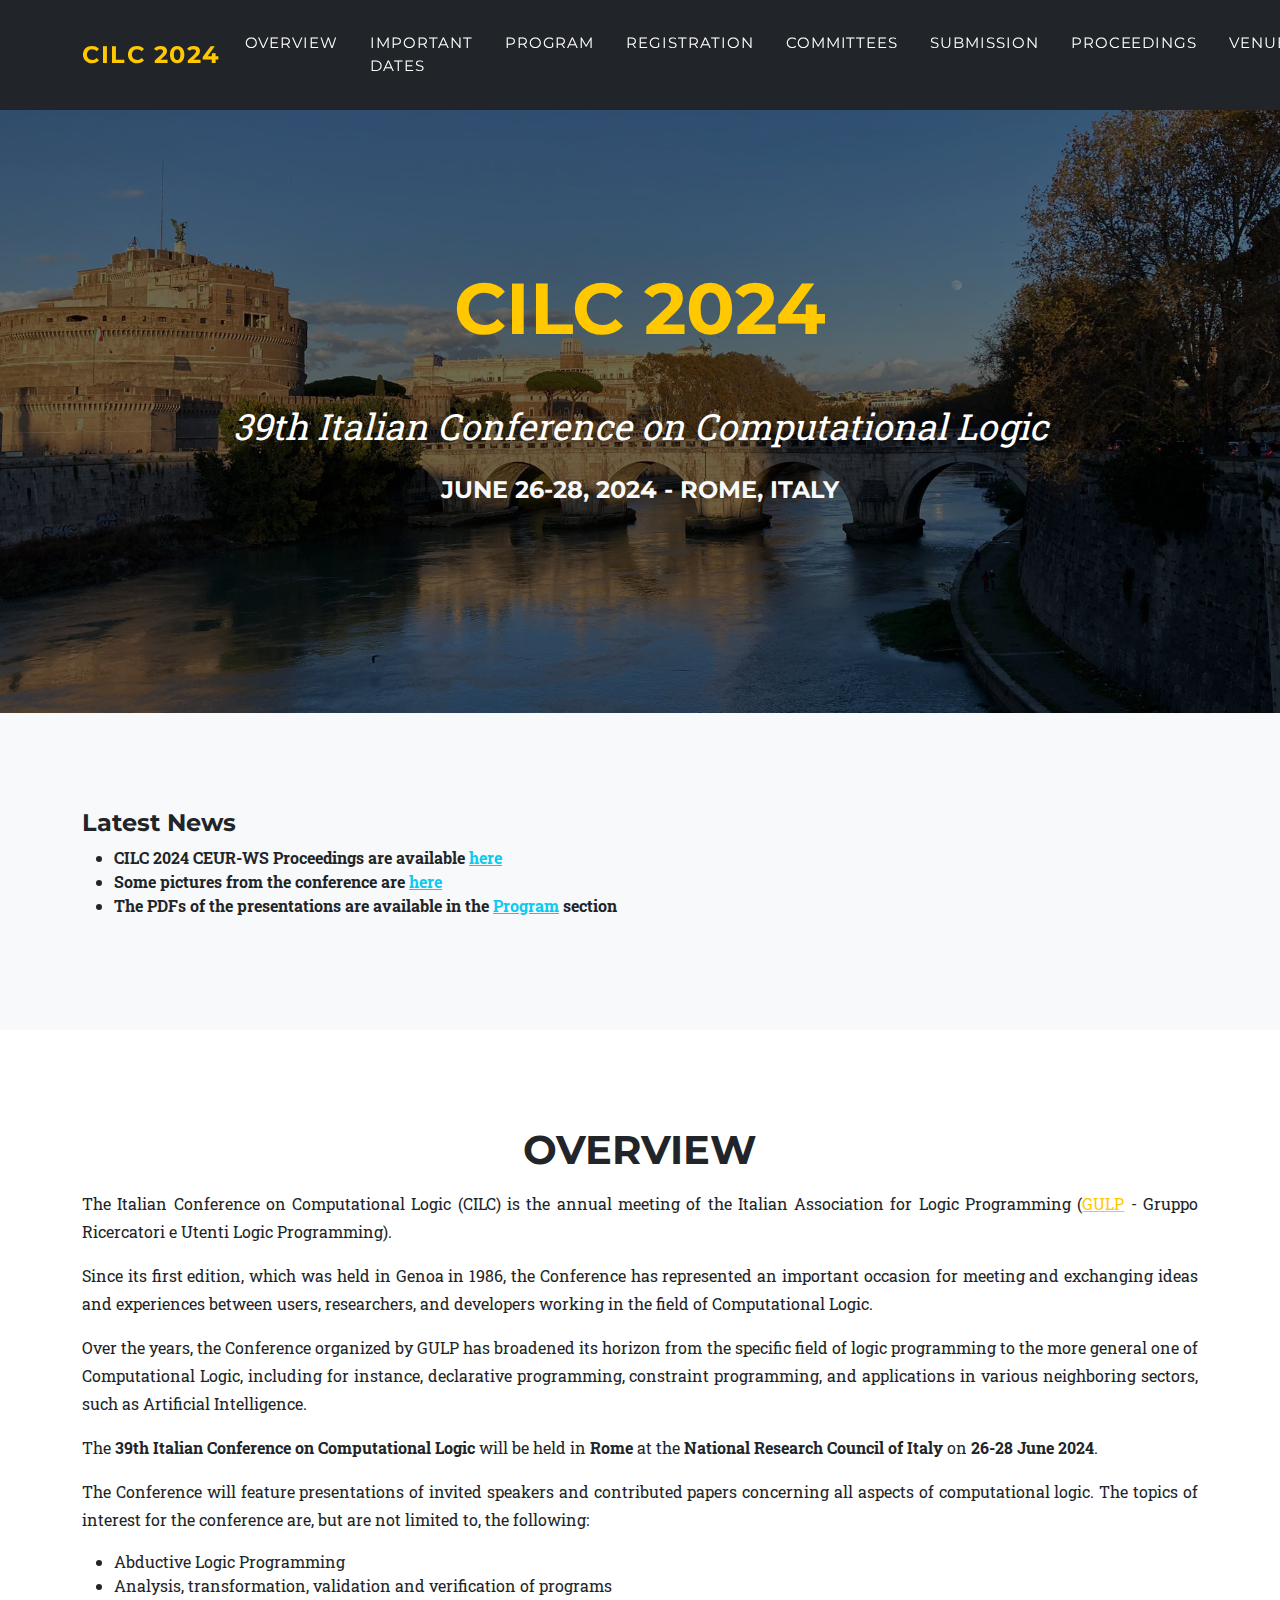
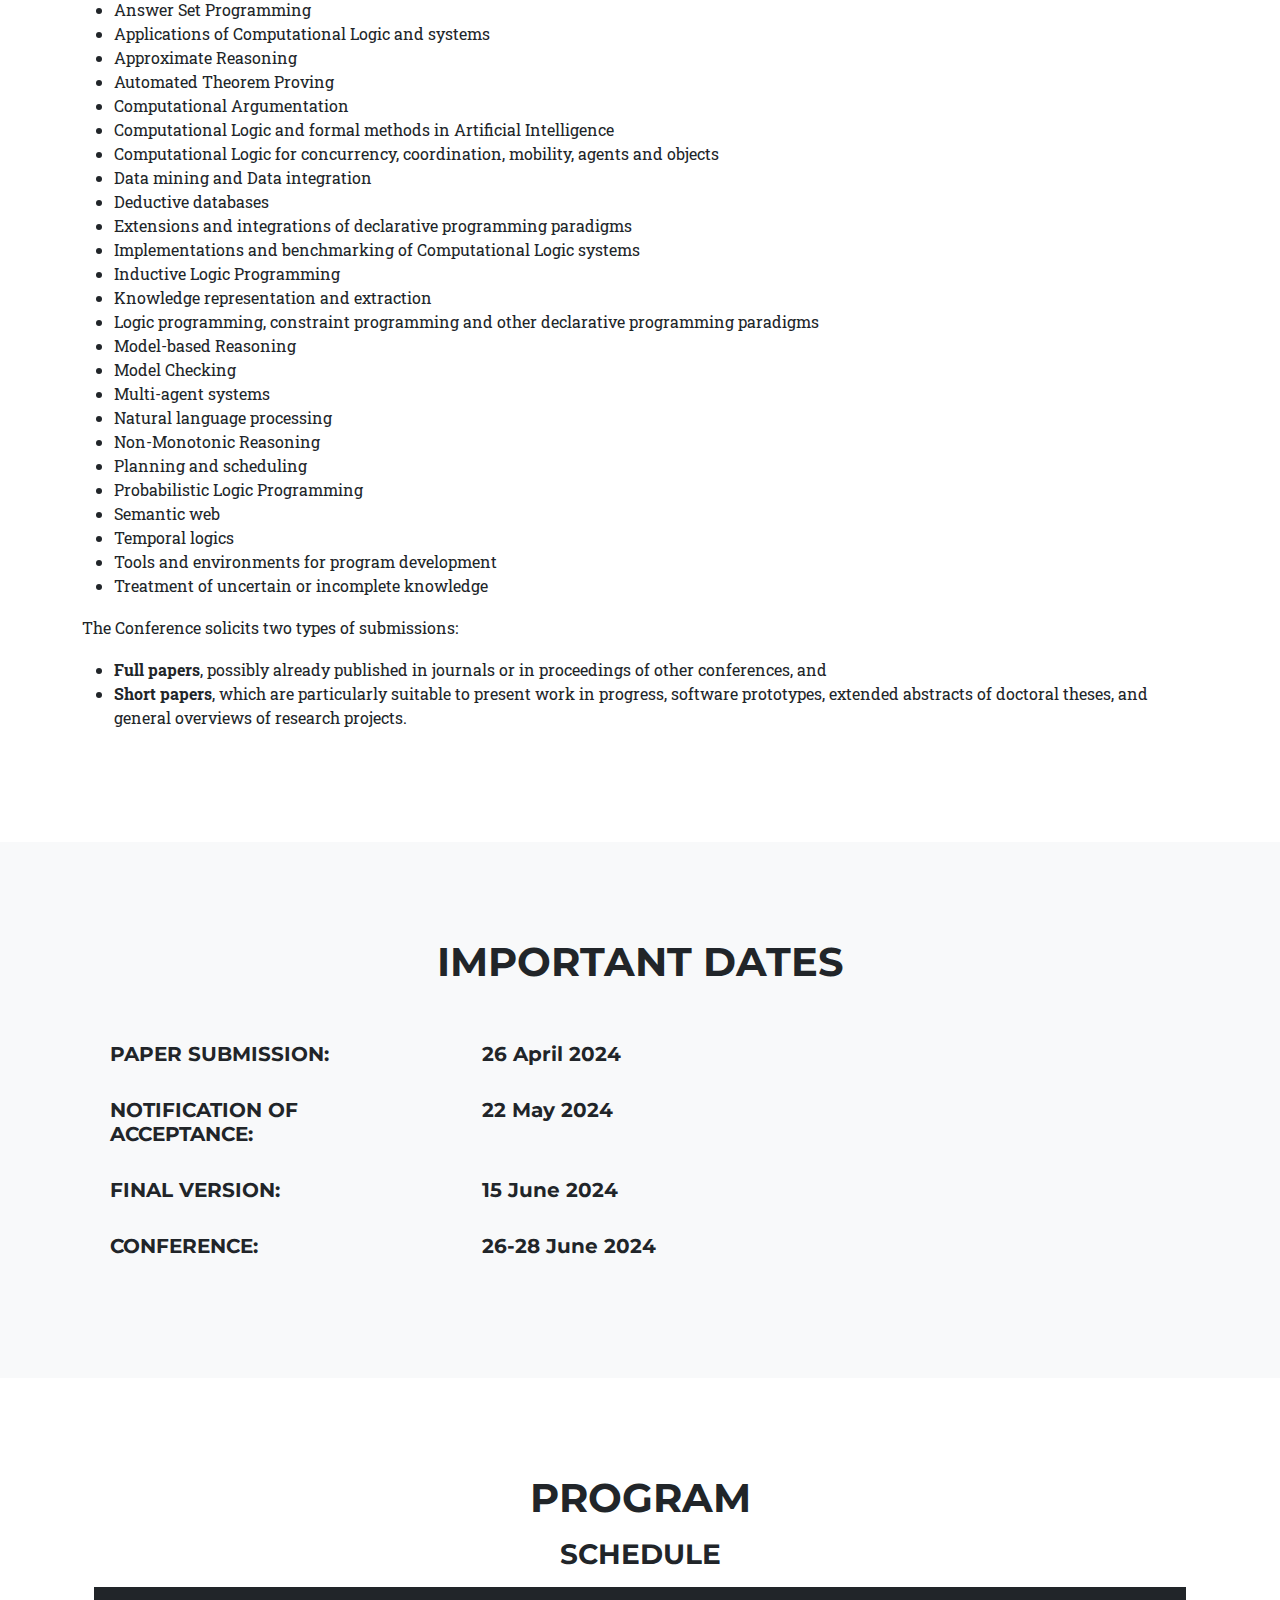
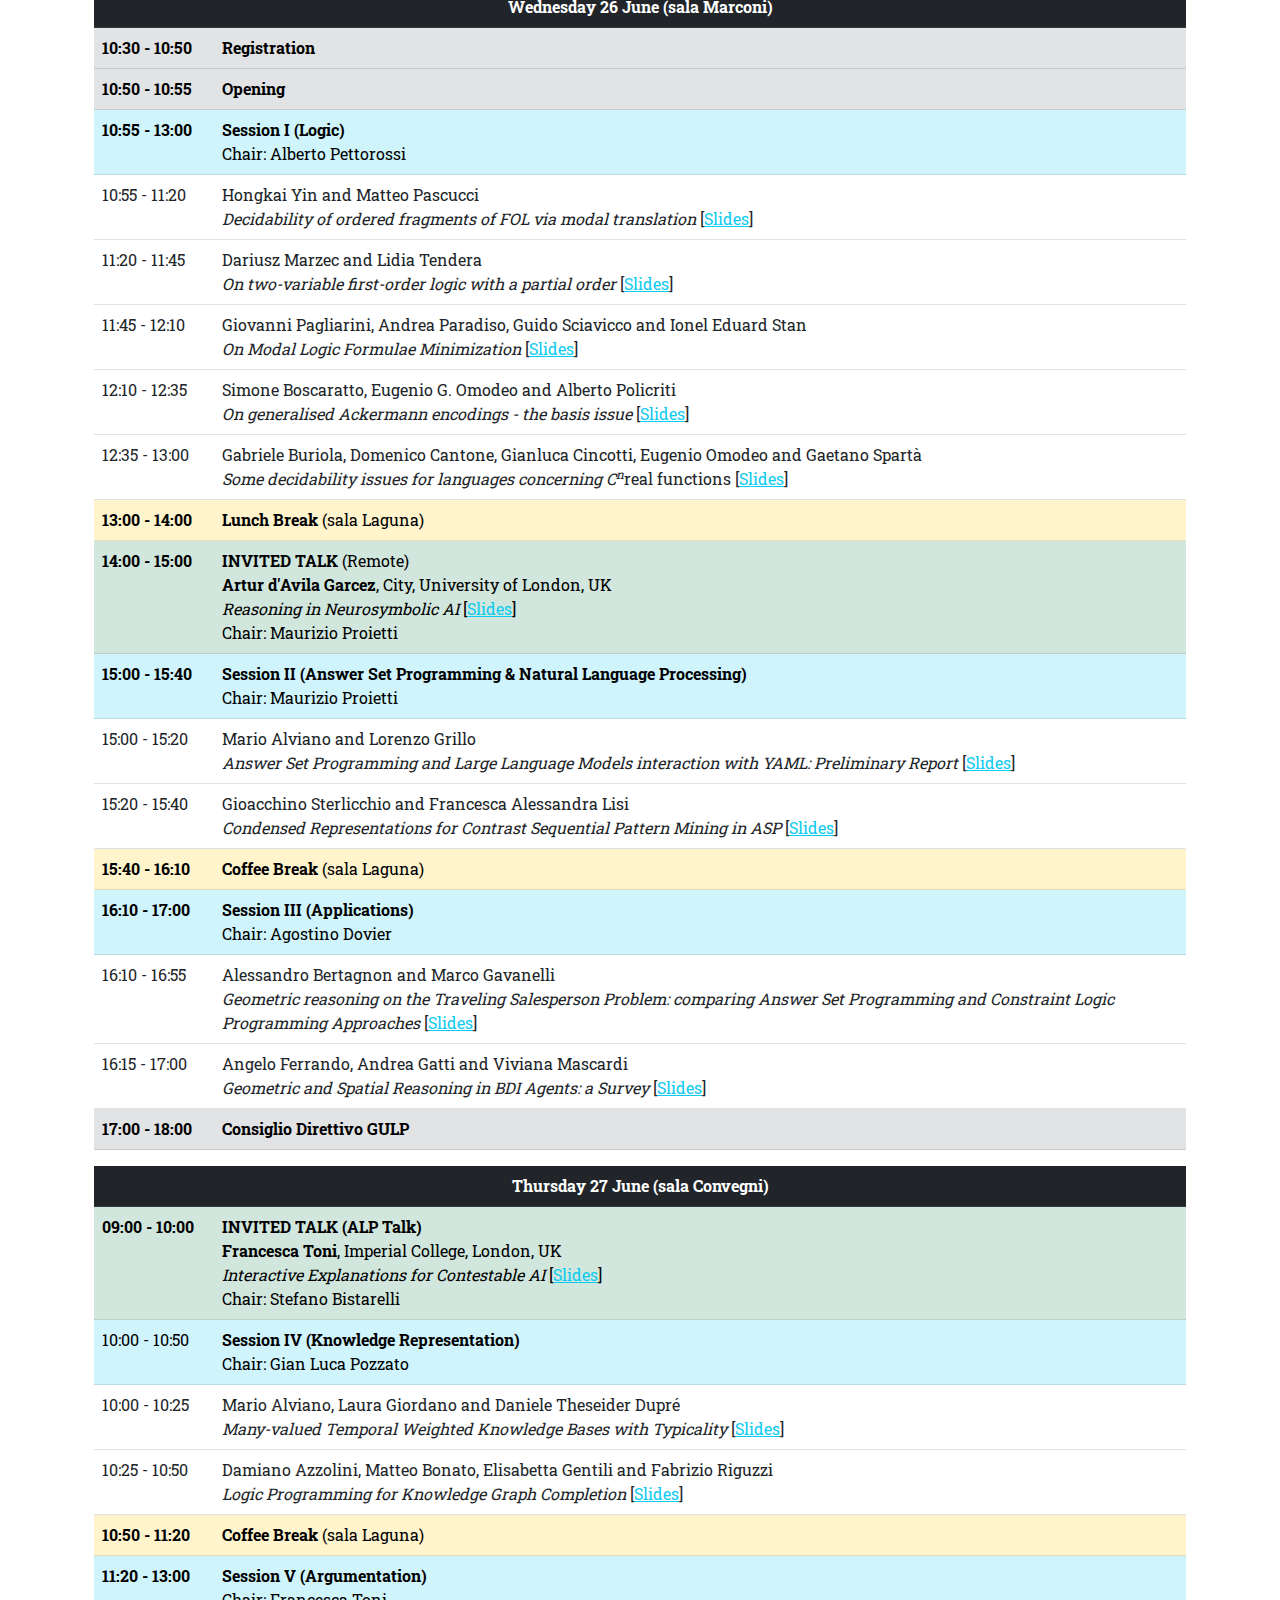
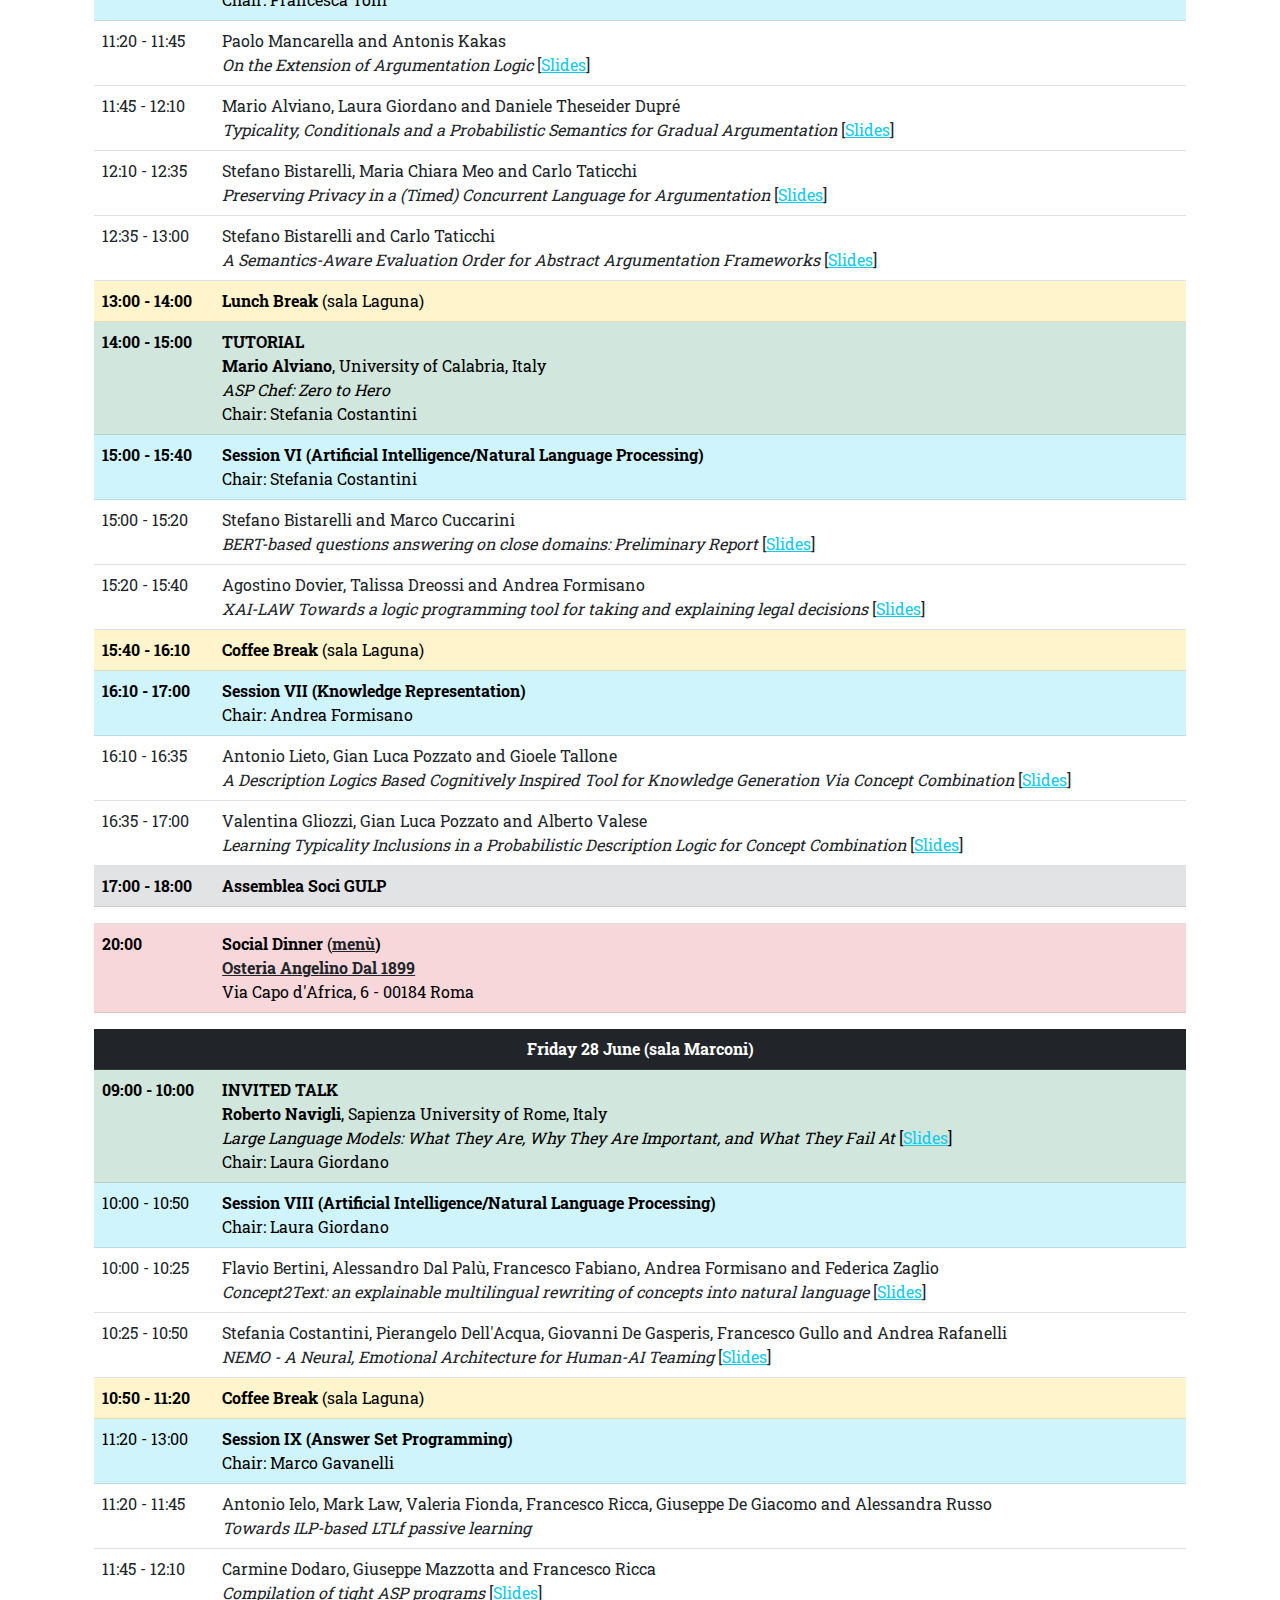
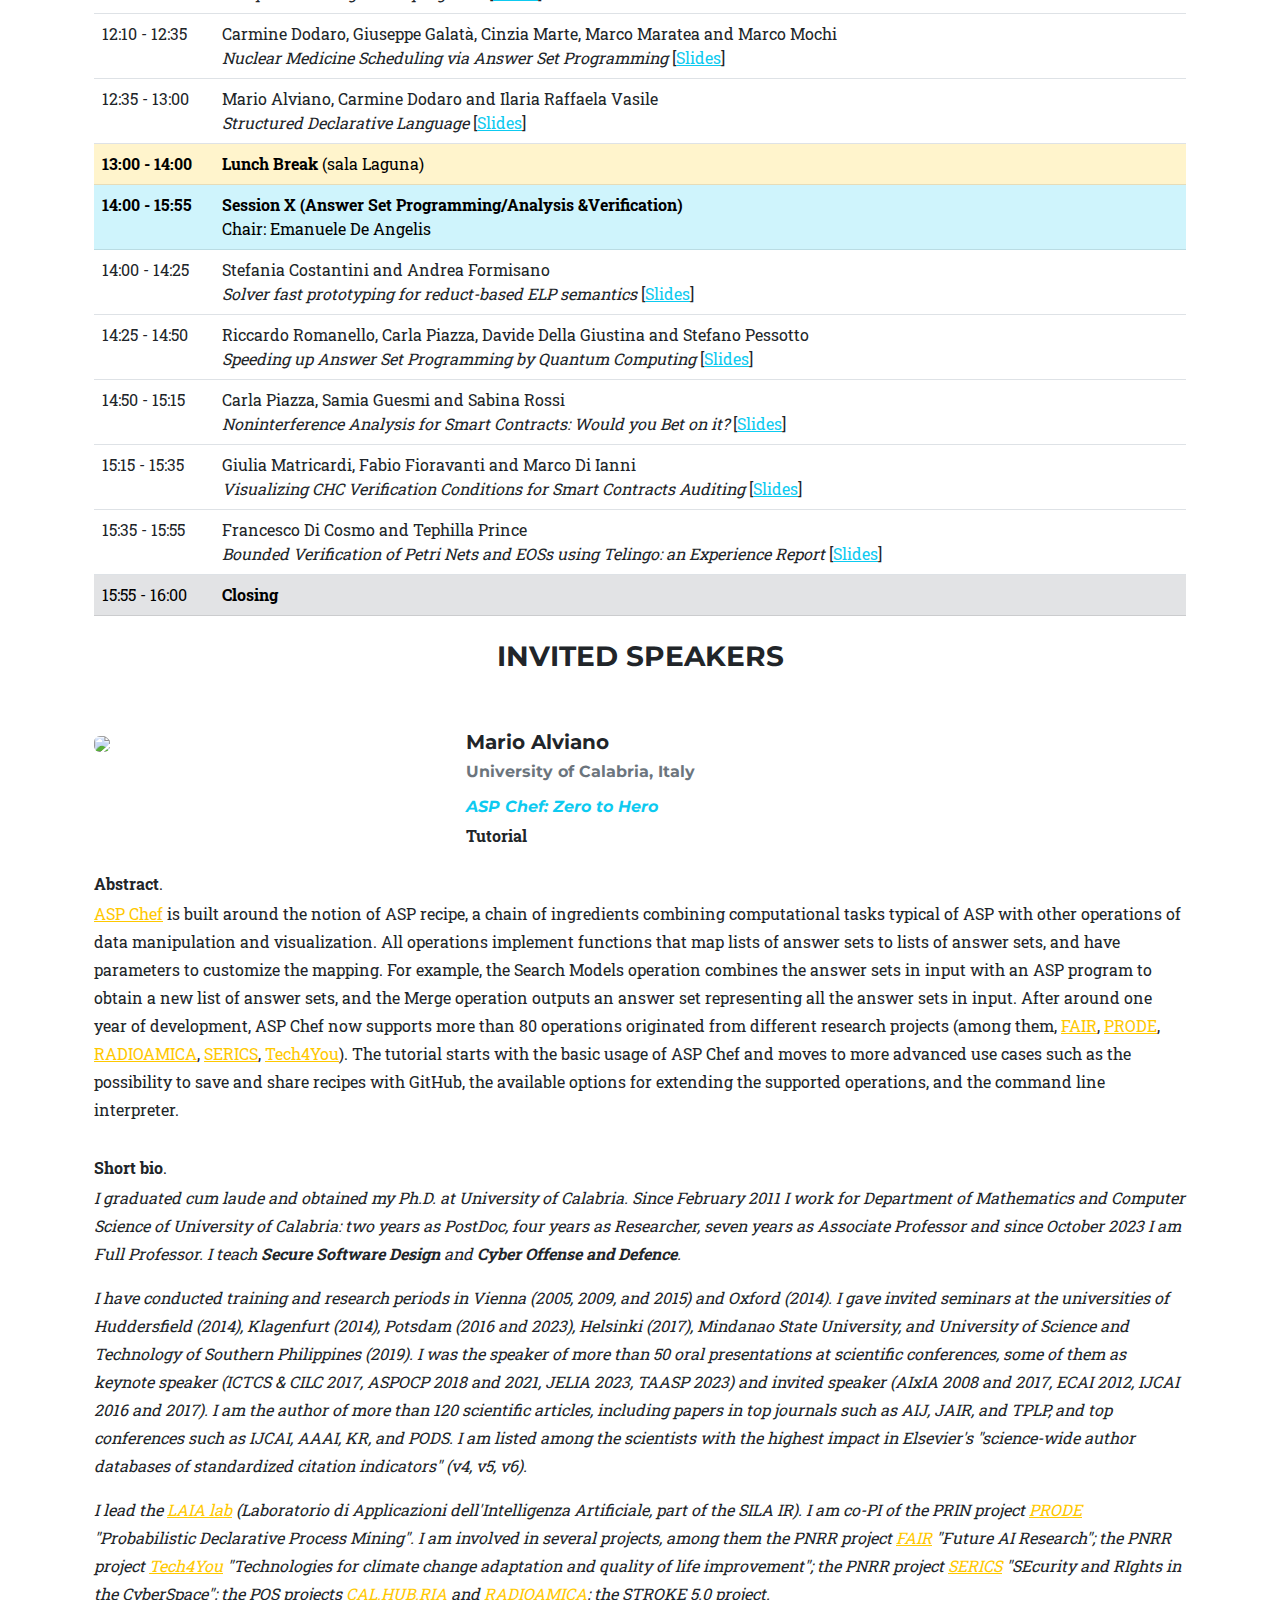
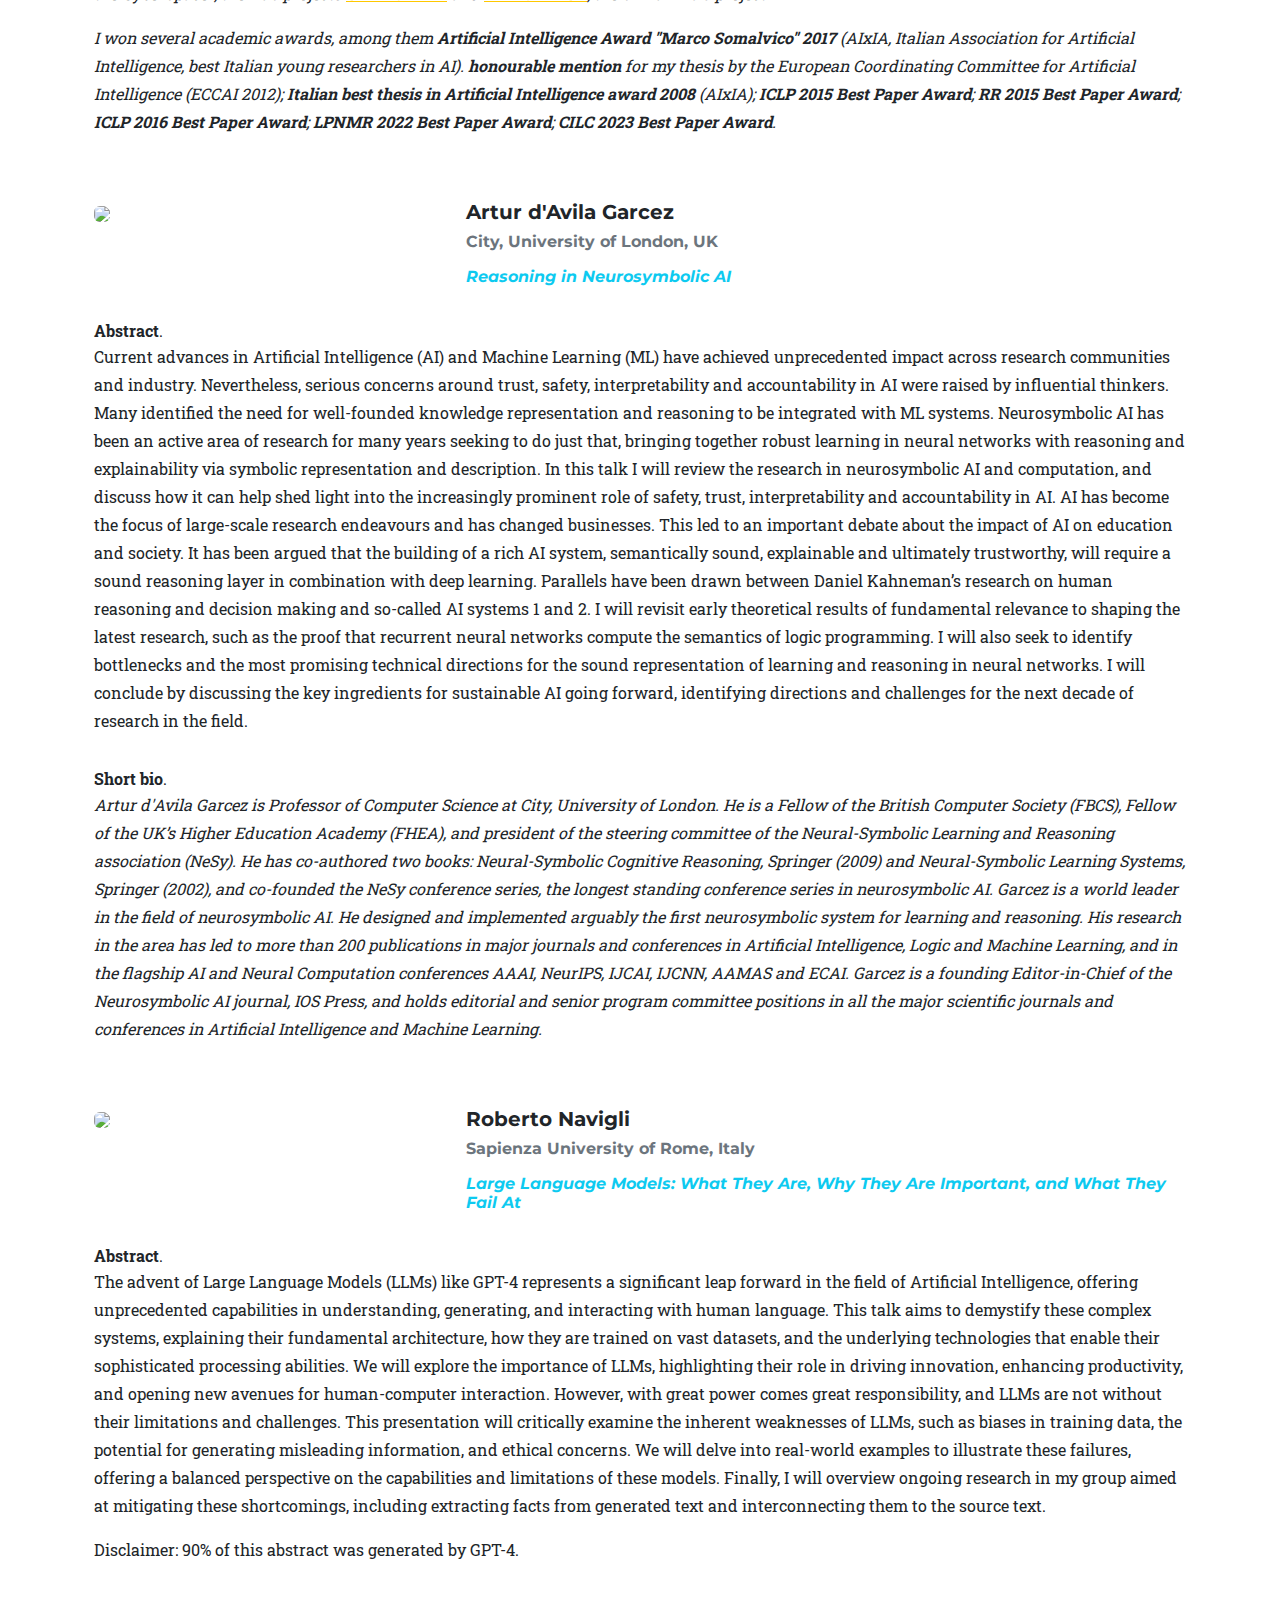
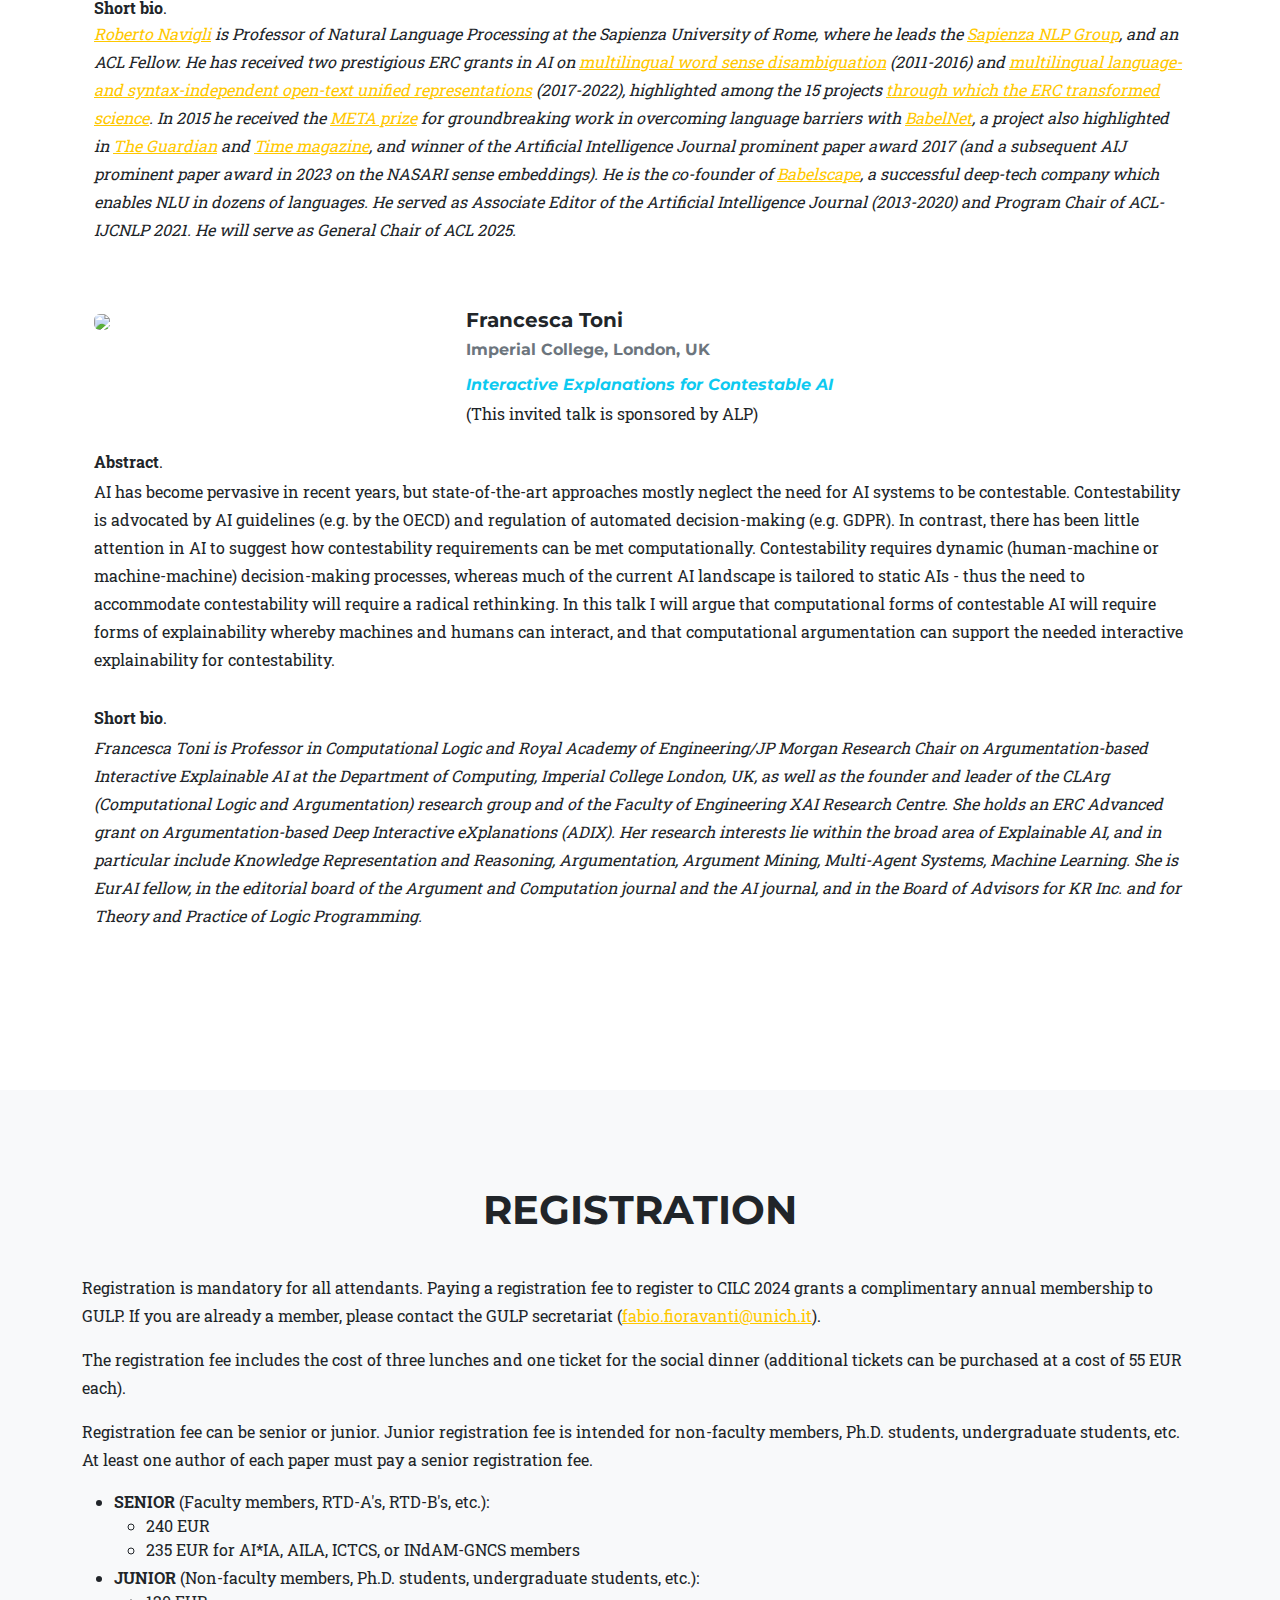
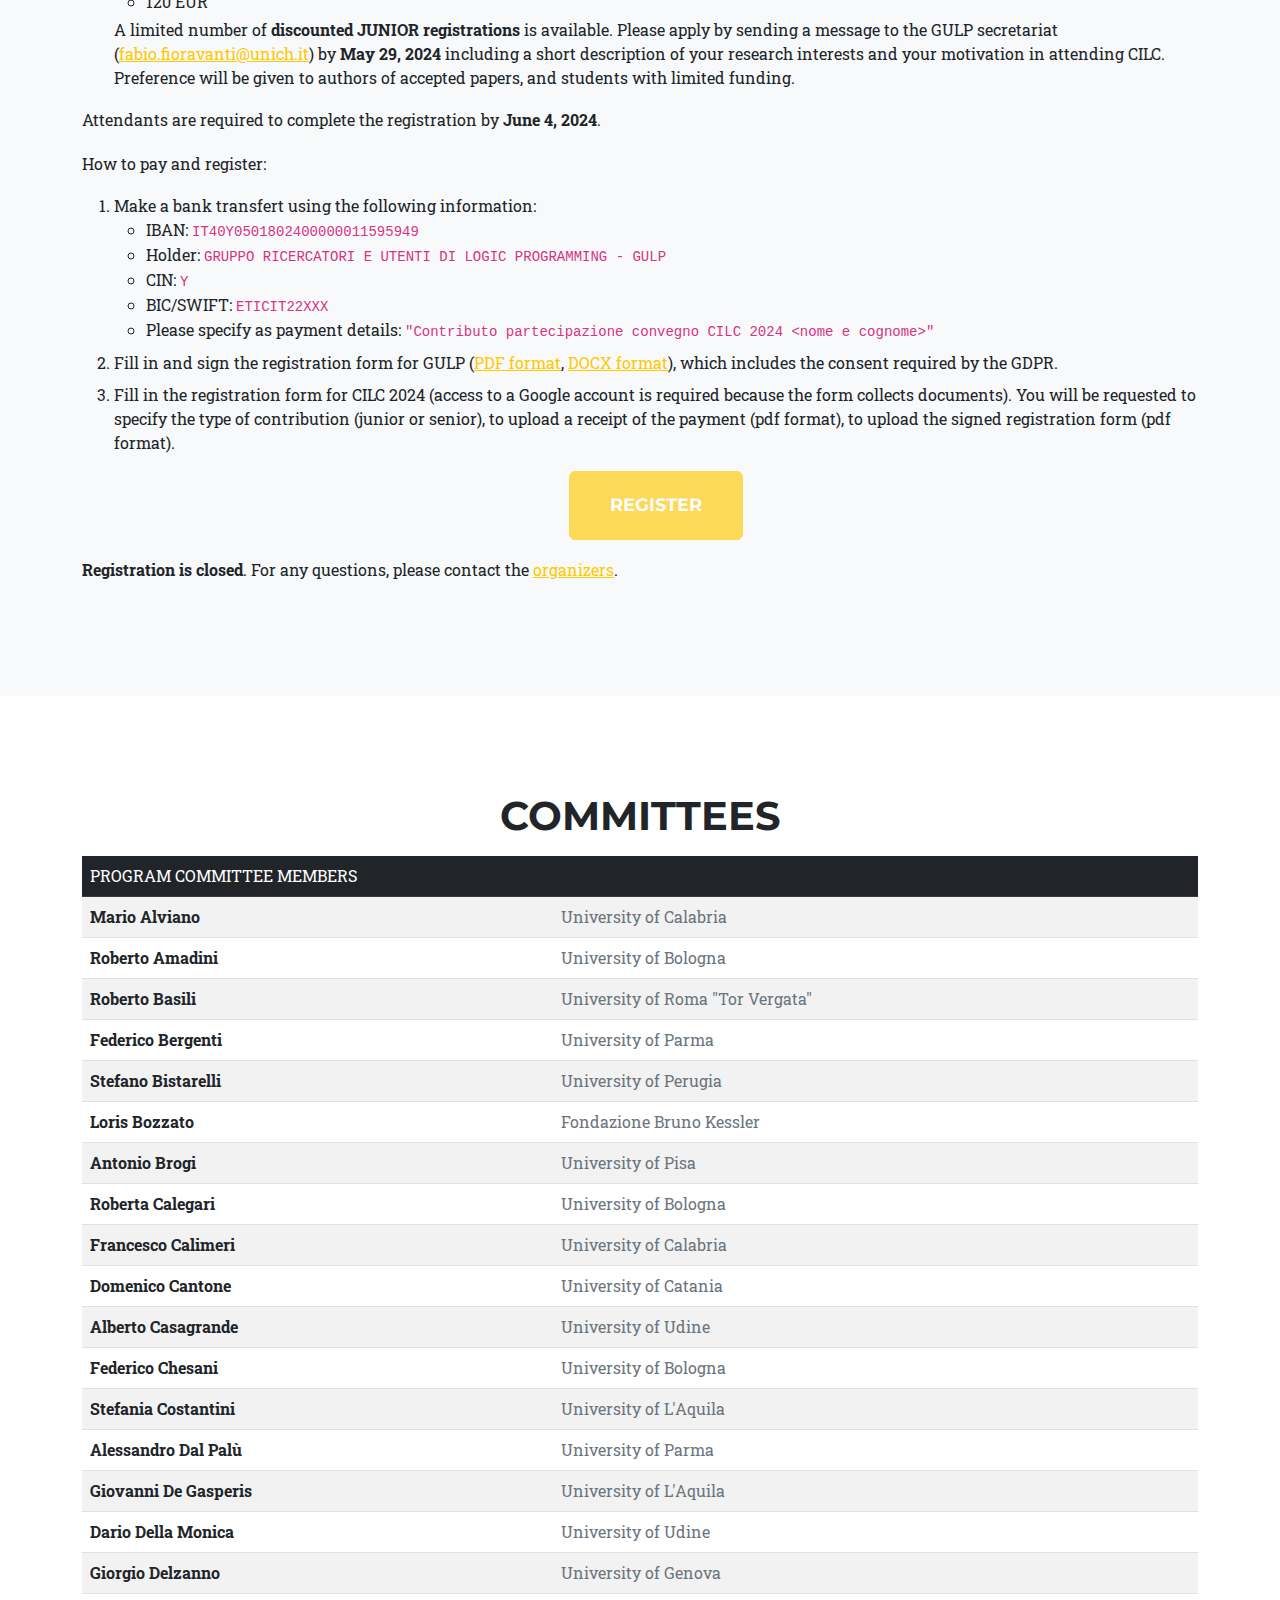
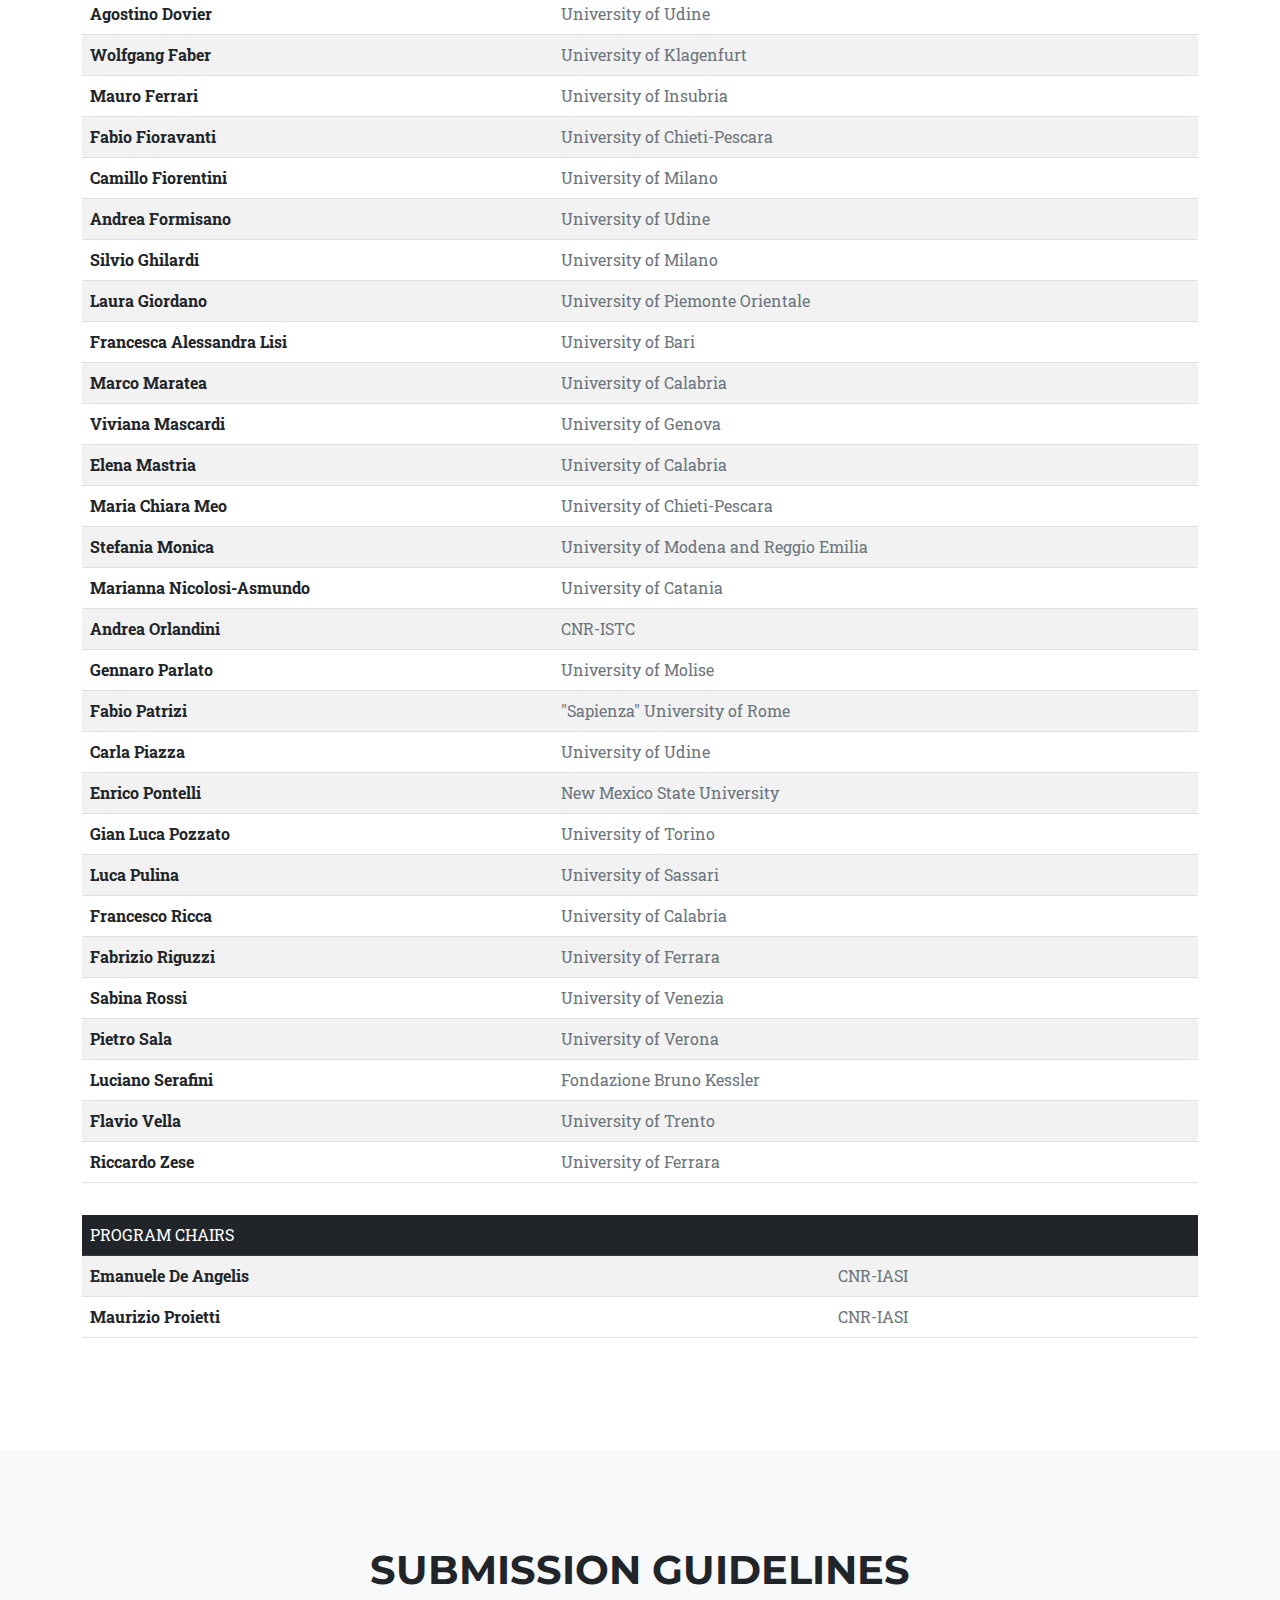
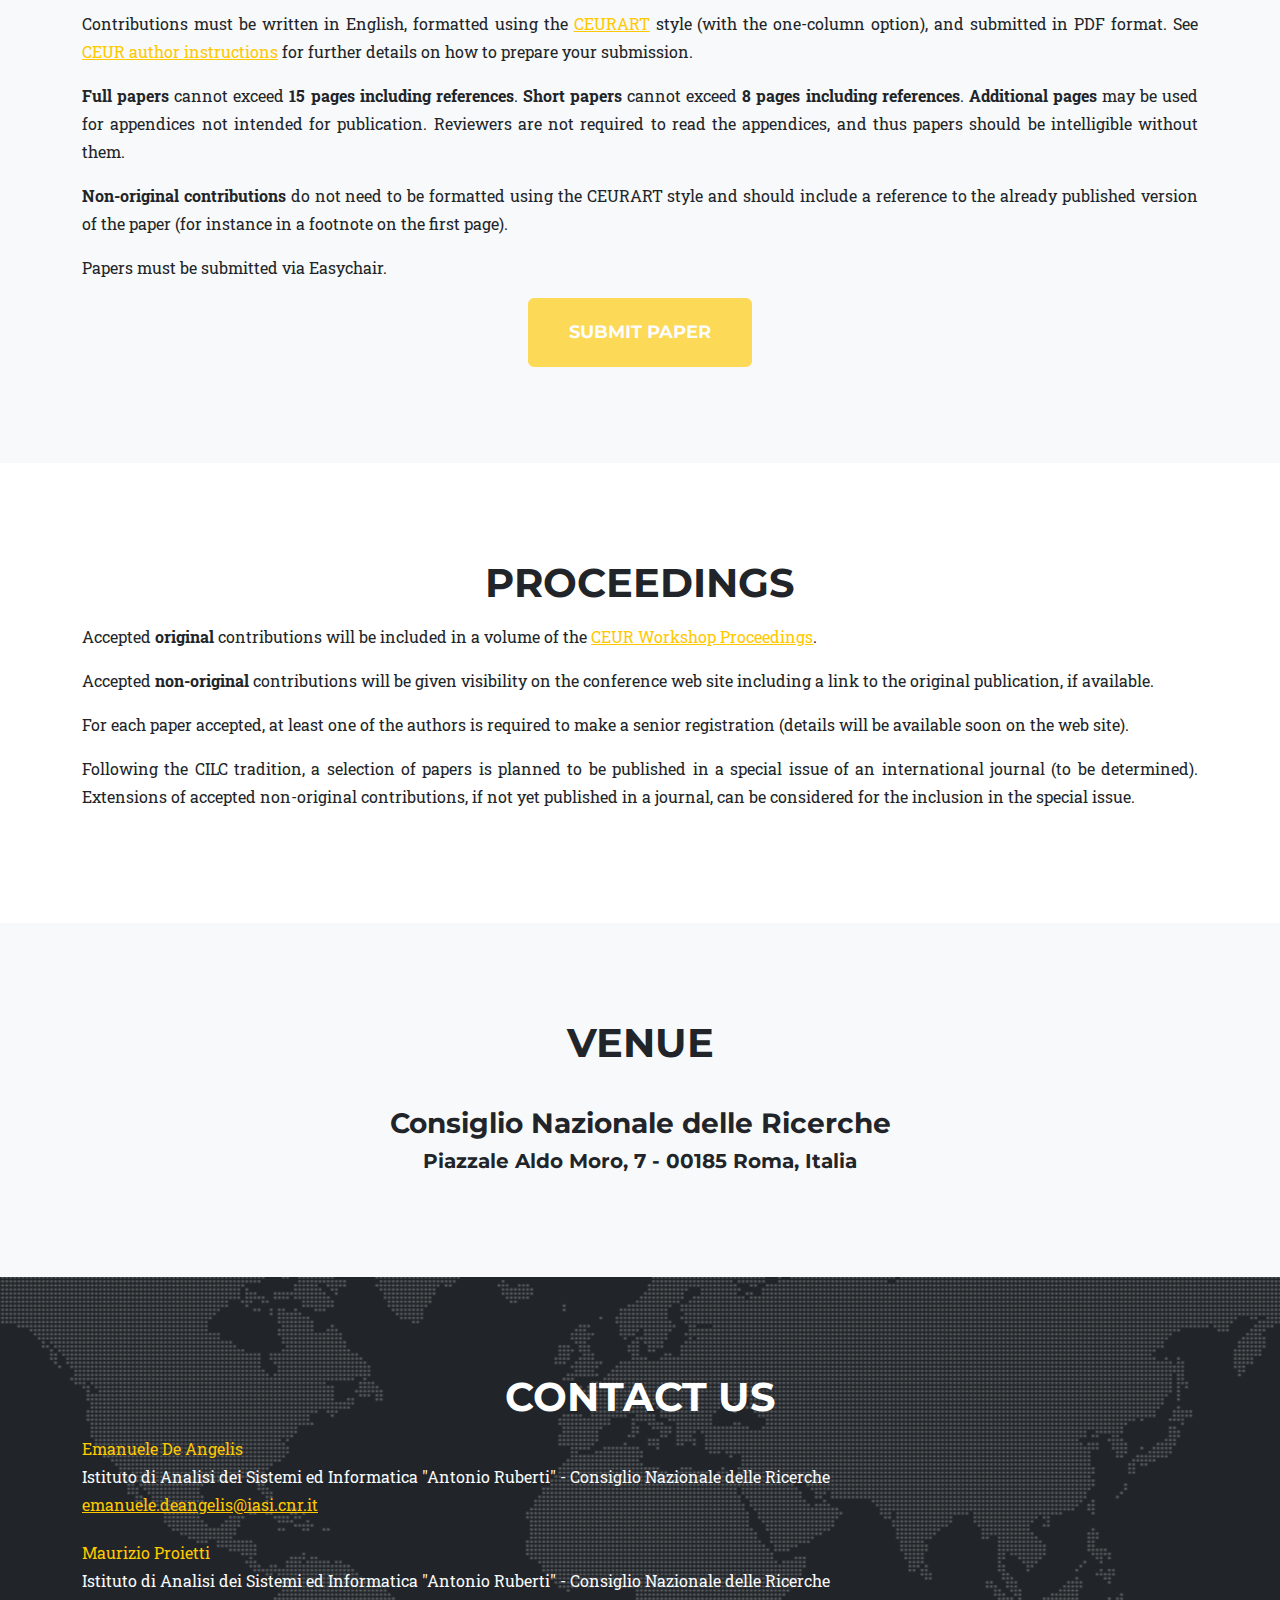
==== commit 2aceaced: "added pictures and link to proceedings" ====
--- a/index.html
+++ b/index.html
@@ -88,7 +88,6 @@
     </header>
 
 <!-- News --------------------------------------------------------------------->
-<!--
   <section class="page-section bg-light">
     <div class="container">
       <div class="text-left">
@@ -96,16 +95,24 @@
       </div>
       <div>
         <ul>
-          <li>01 Jan. 2024:
-              <strong>+++
-                <span class="text-danger">"++++"</span> by <span class="text-danger">+++</span>
+          <li><strong> CILC 2024 CEUR-WS Proceedings are available
+                <a class="text-info" href="https://ceur-ws.org/Vol-3733/" target="_blank">here</a>
               </strong>
           </li>
+          <li><strong> Some pictures from the conference are  
+            <a class="text-info" href="./photo_gallery.md" target="_blank">here</a>
+          </strong>
+          </li>
+          <li><strong> The PDFs of the presentations are available in the  
+            <a class="text-info" href="#program">Program</a>
+            section
+          </strong>
+          </li>  
         </ul>
       </div>
     </div>
   </section>
--->
+
 <!-- Overview ----------------------------------------------------------------->
 
     <section class="page-section" id="overview">
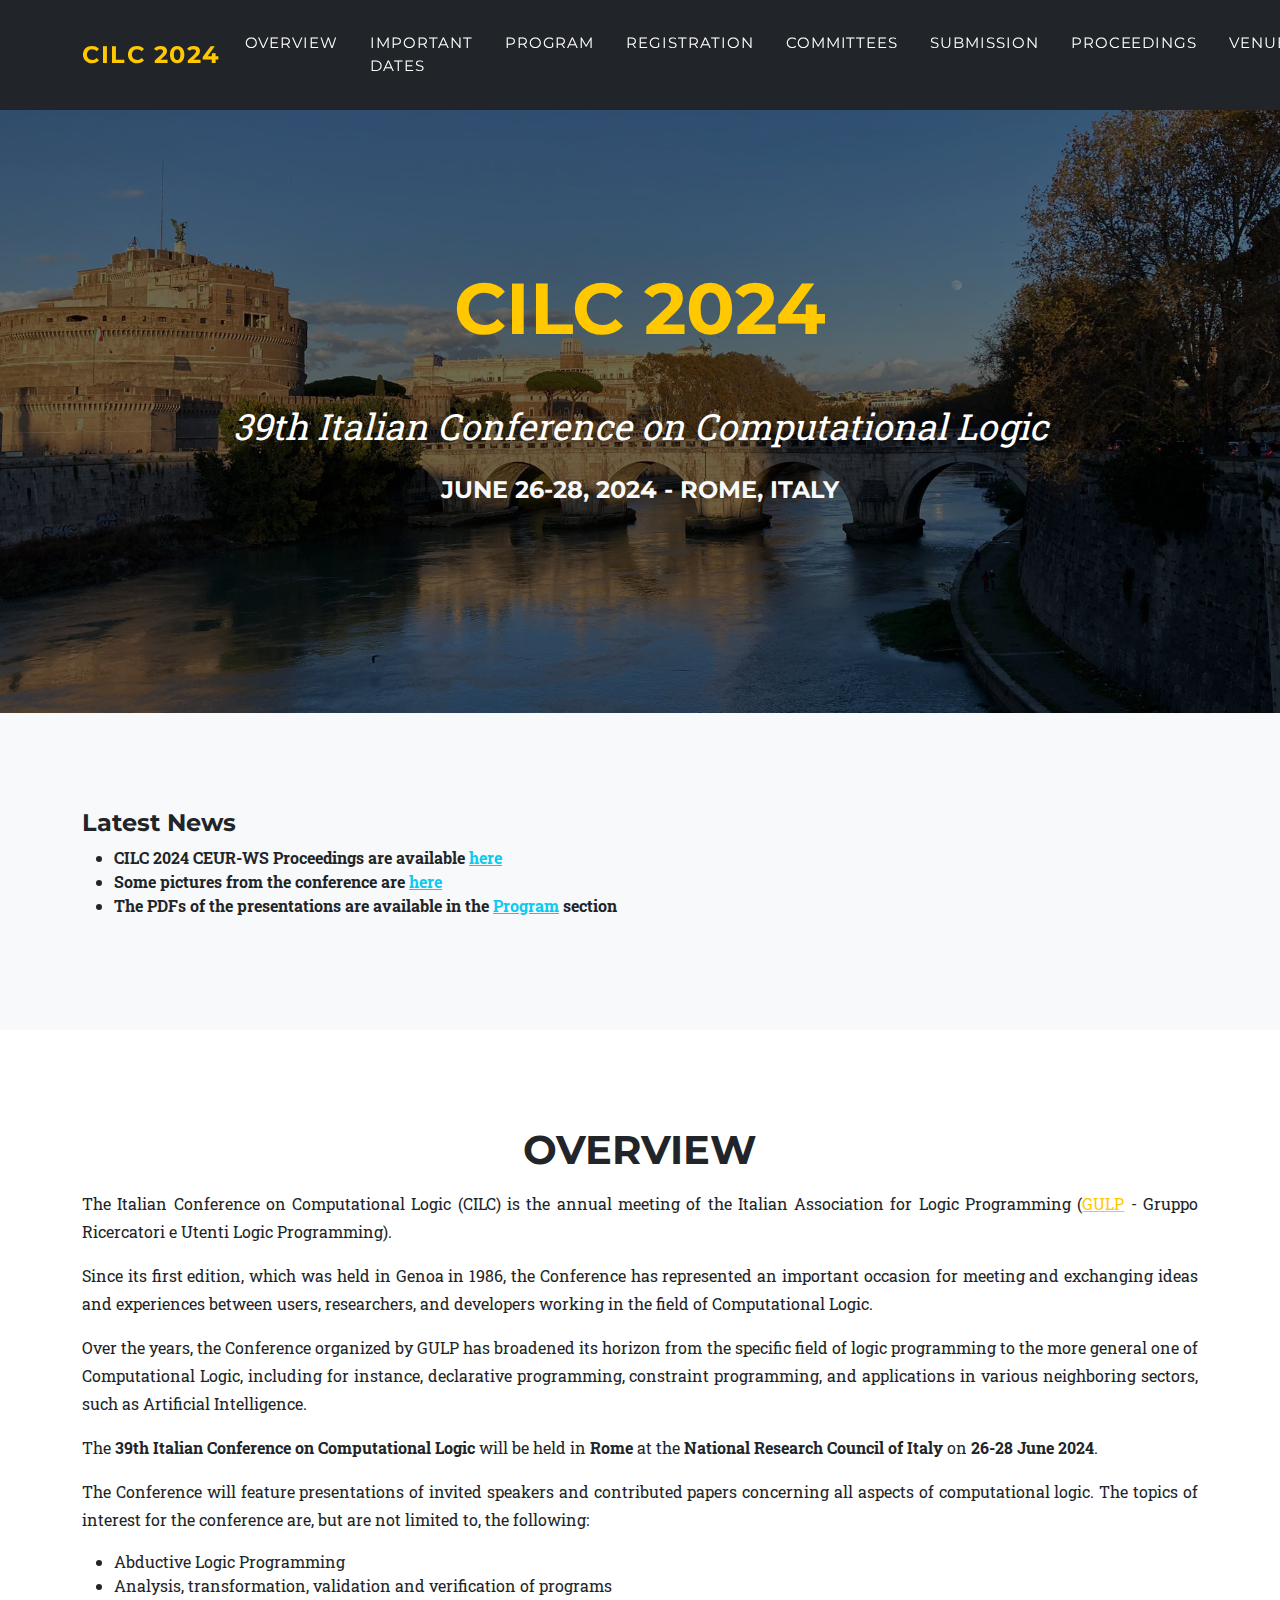
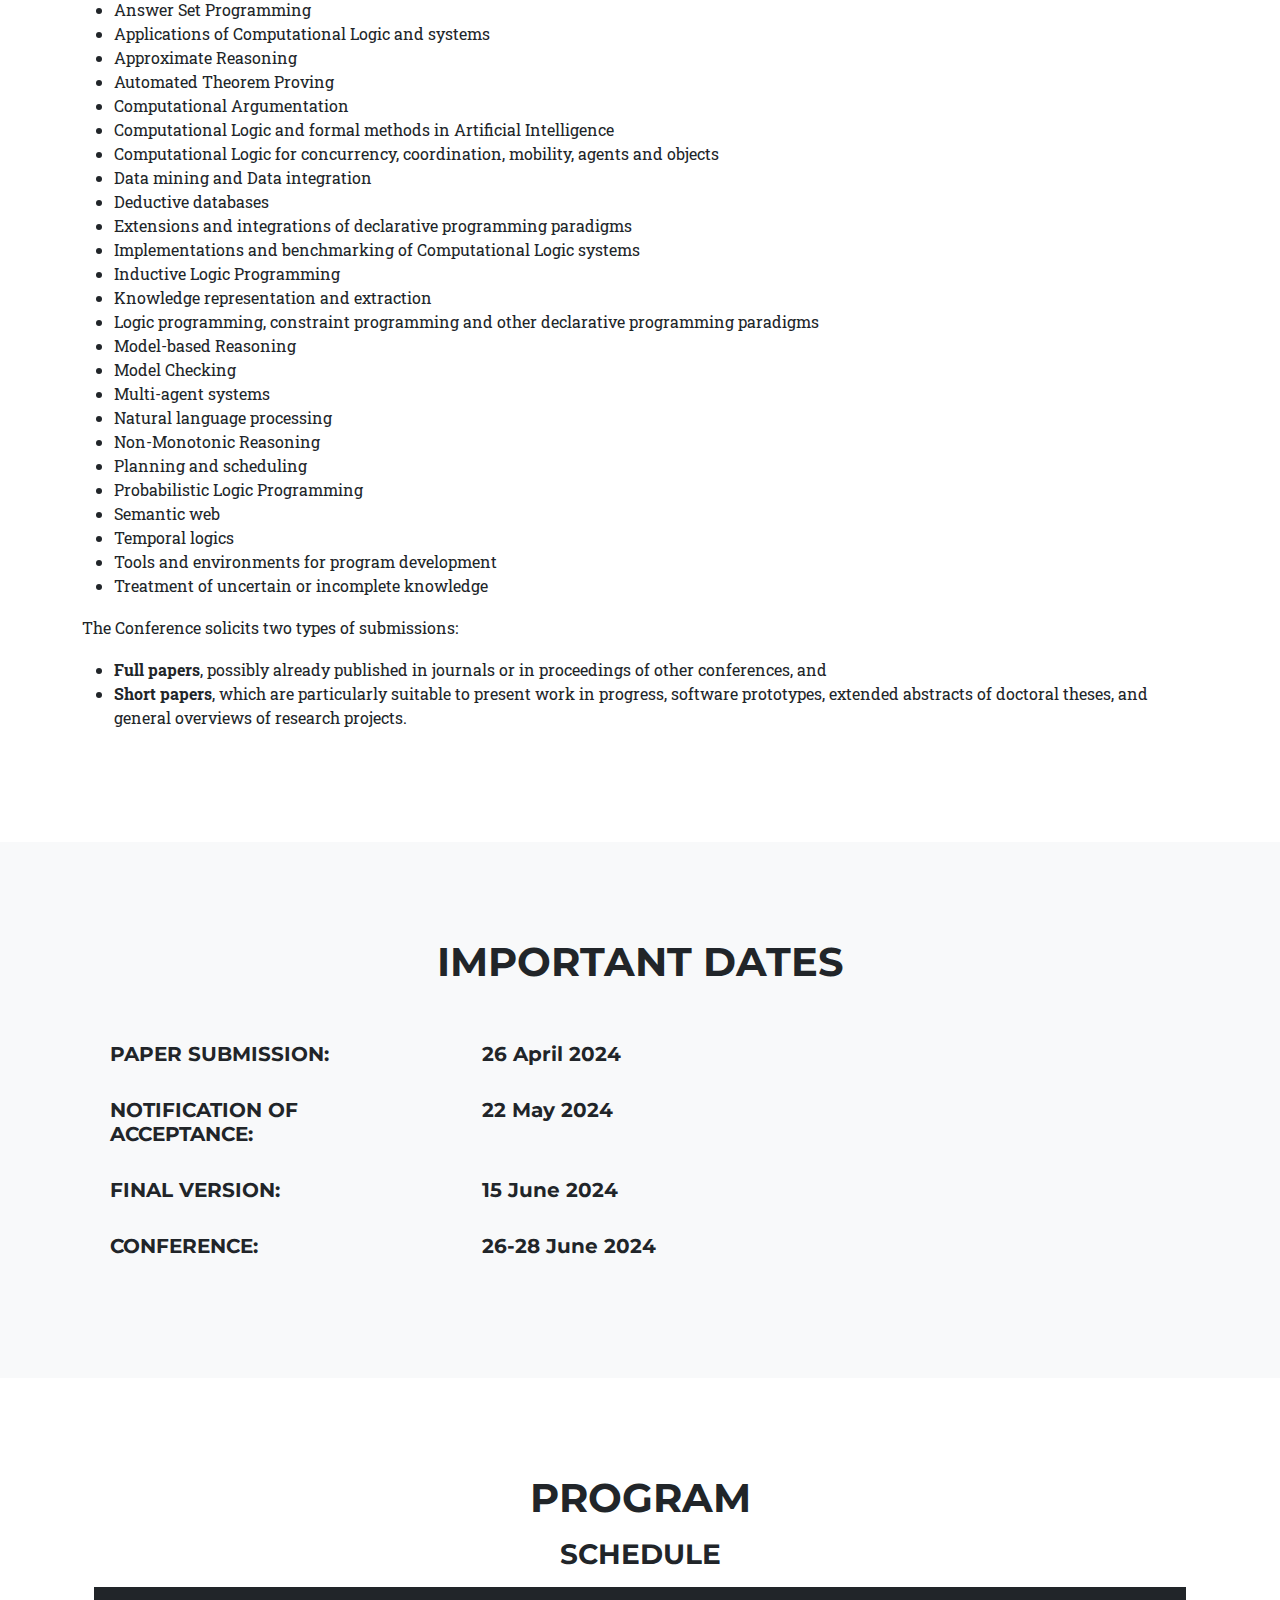
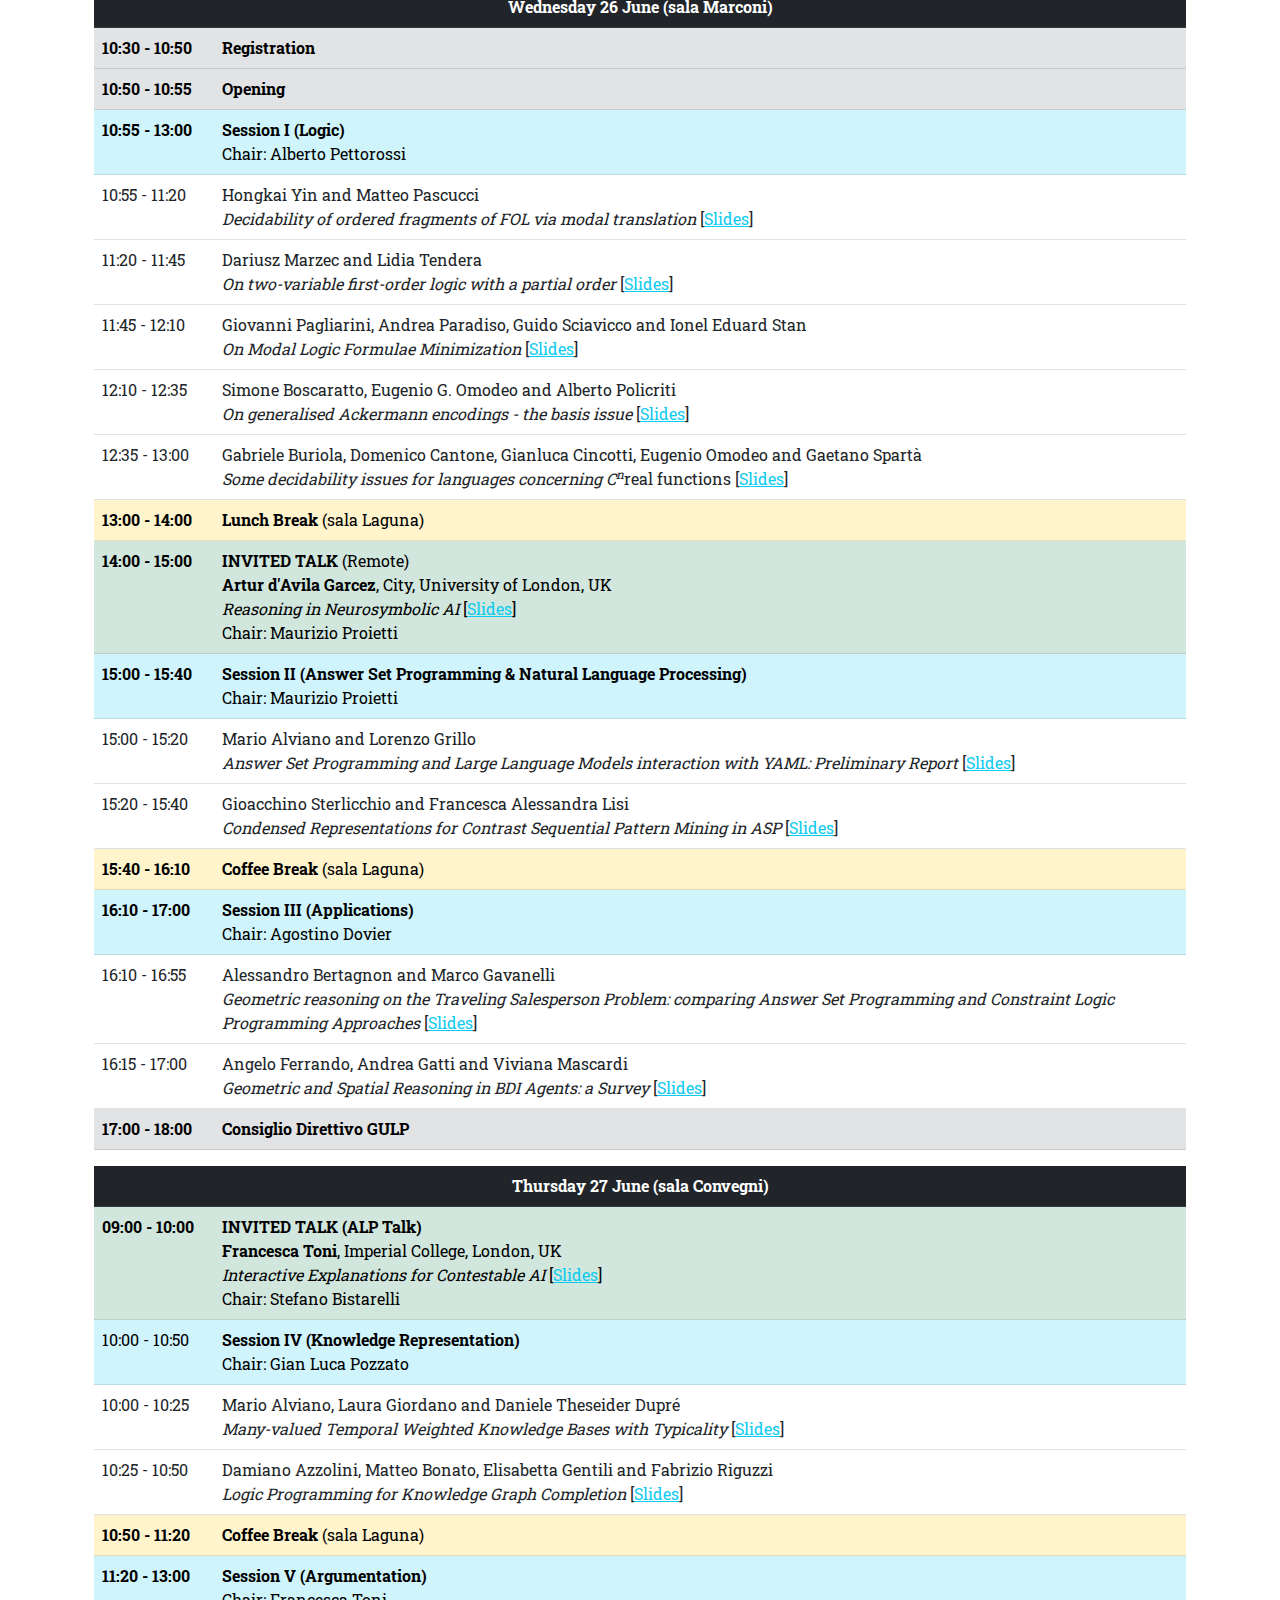
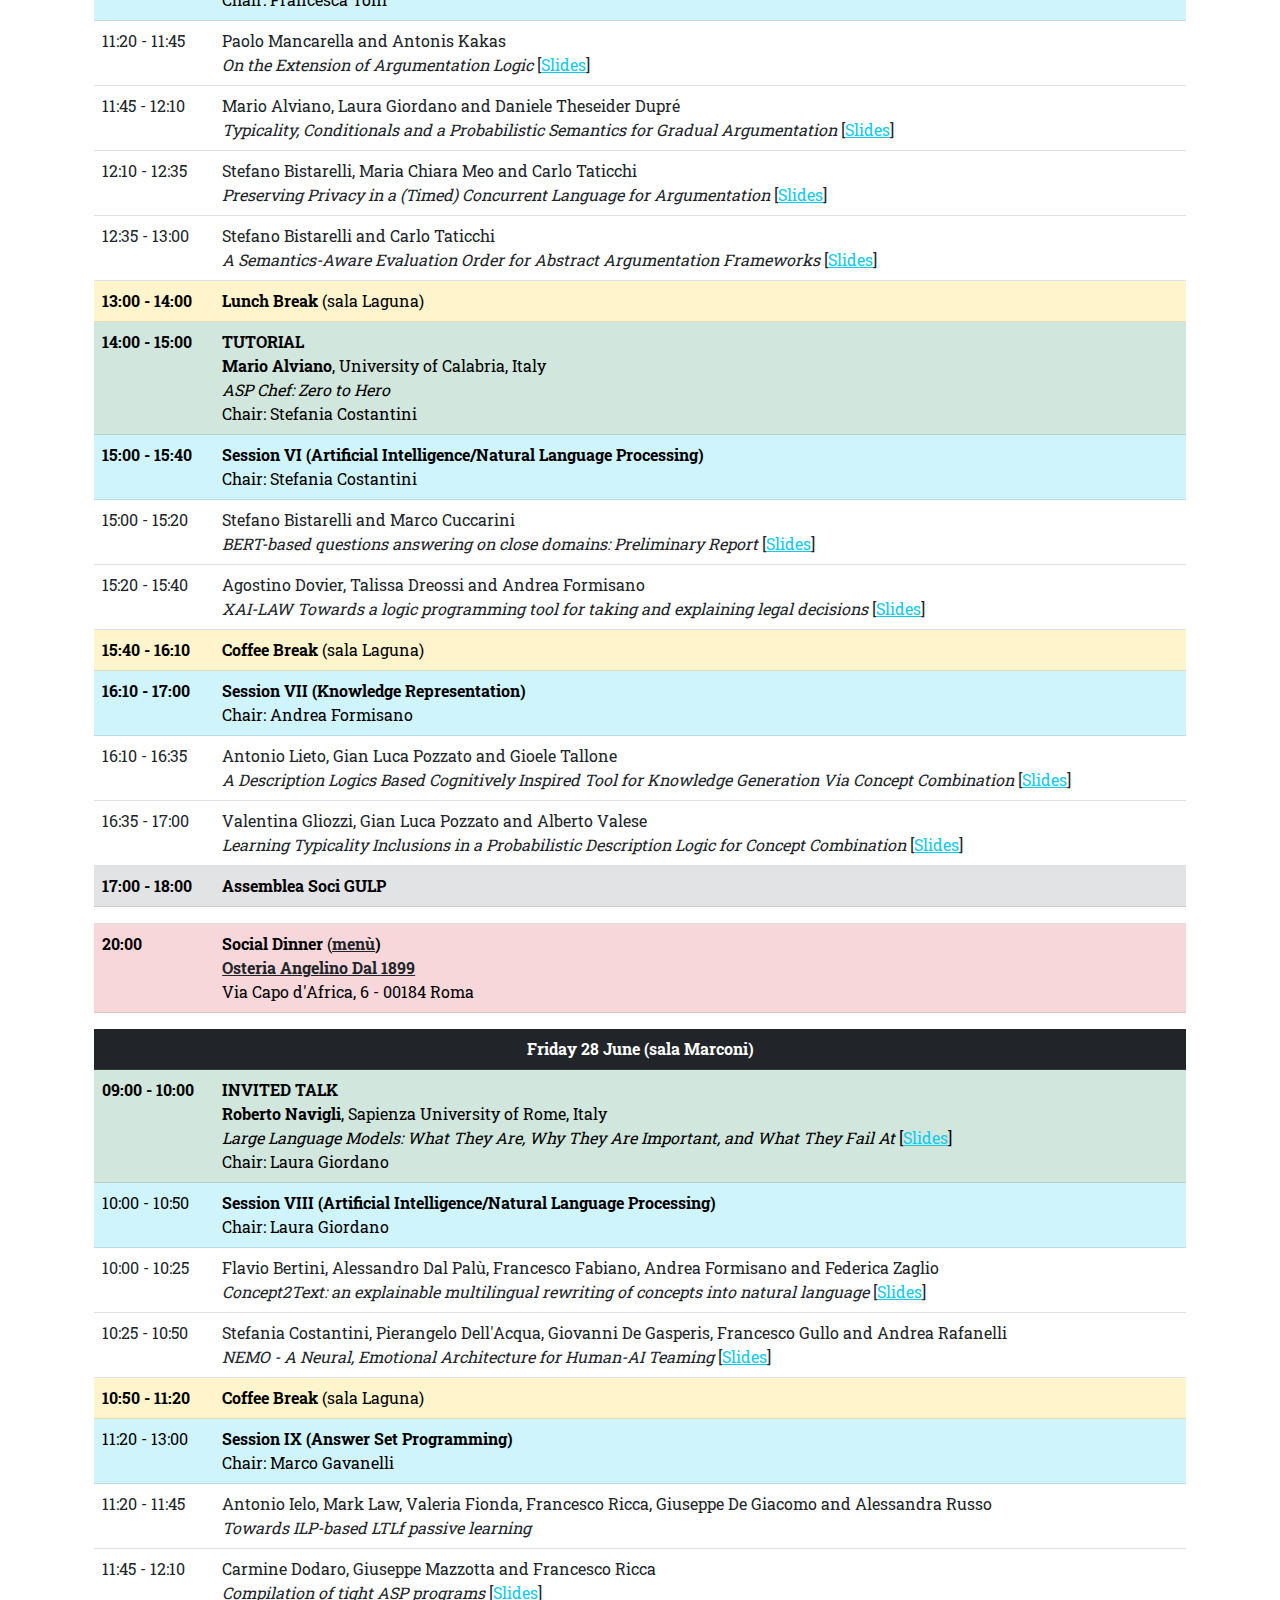
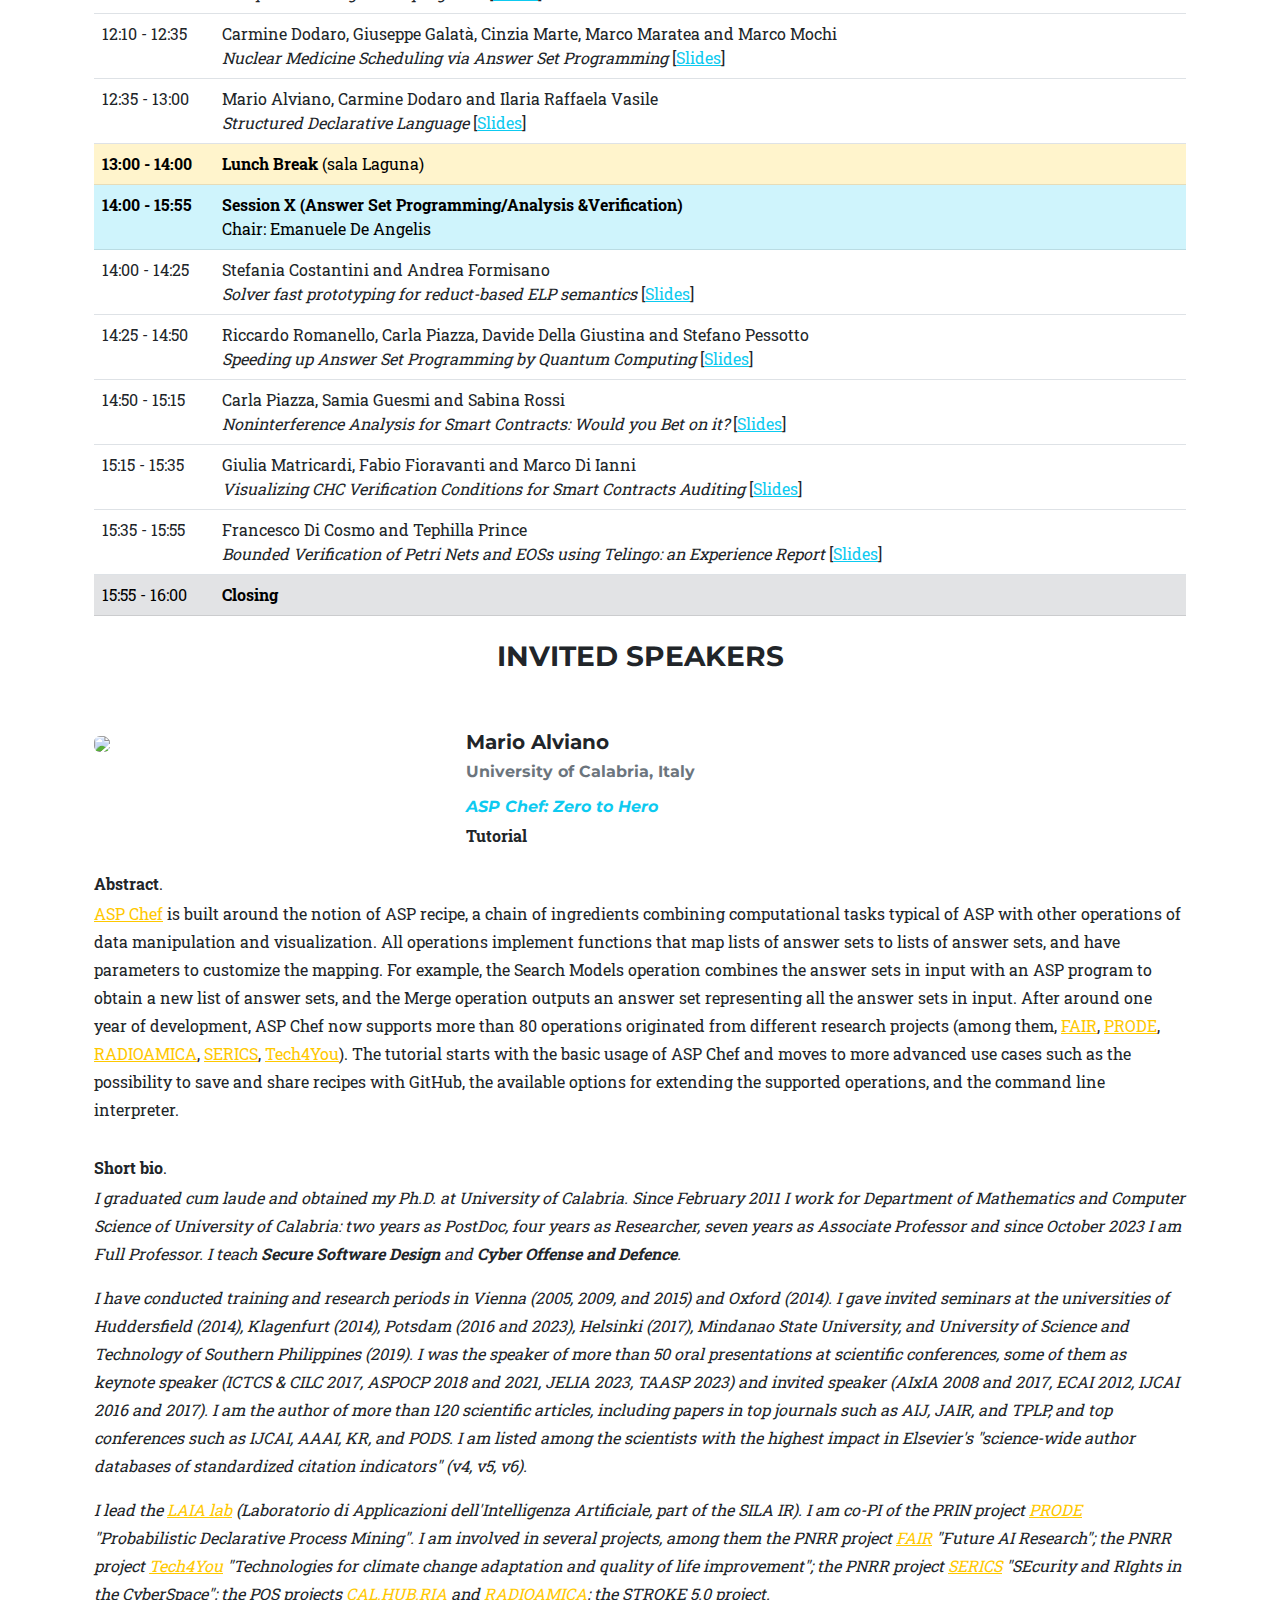
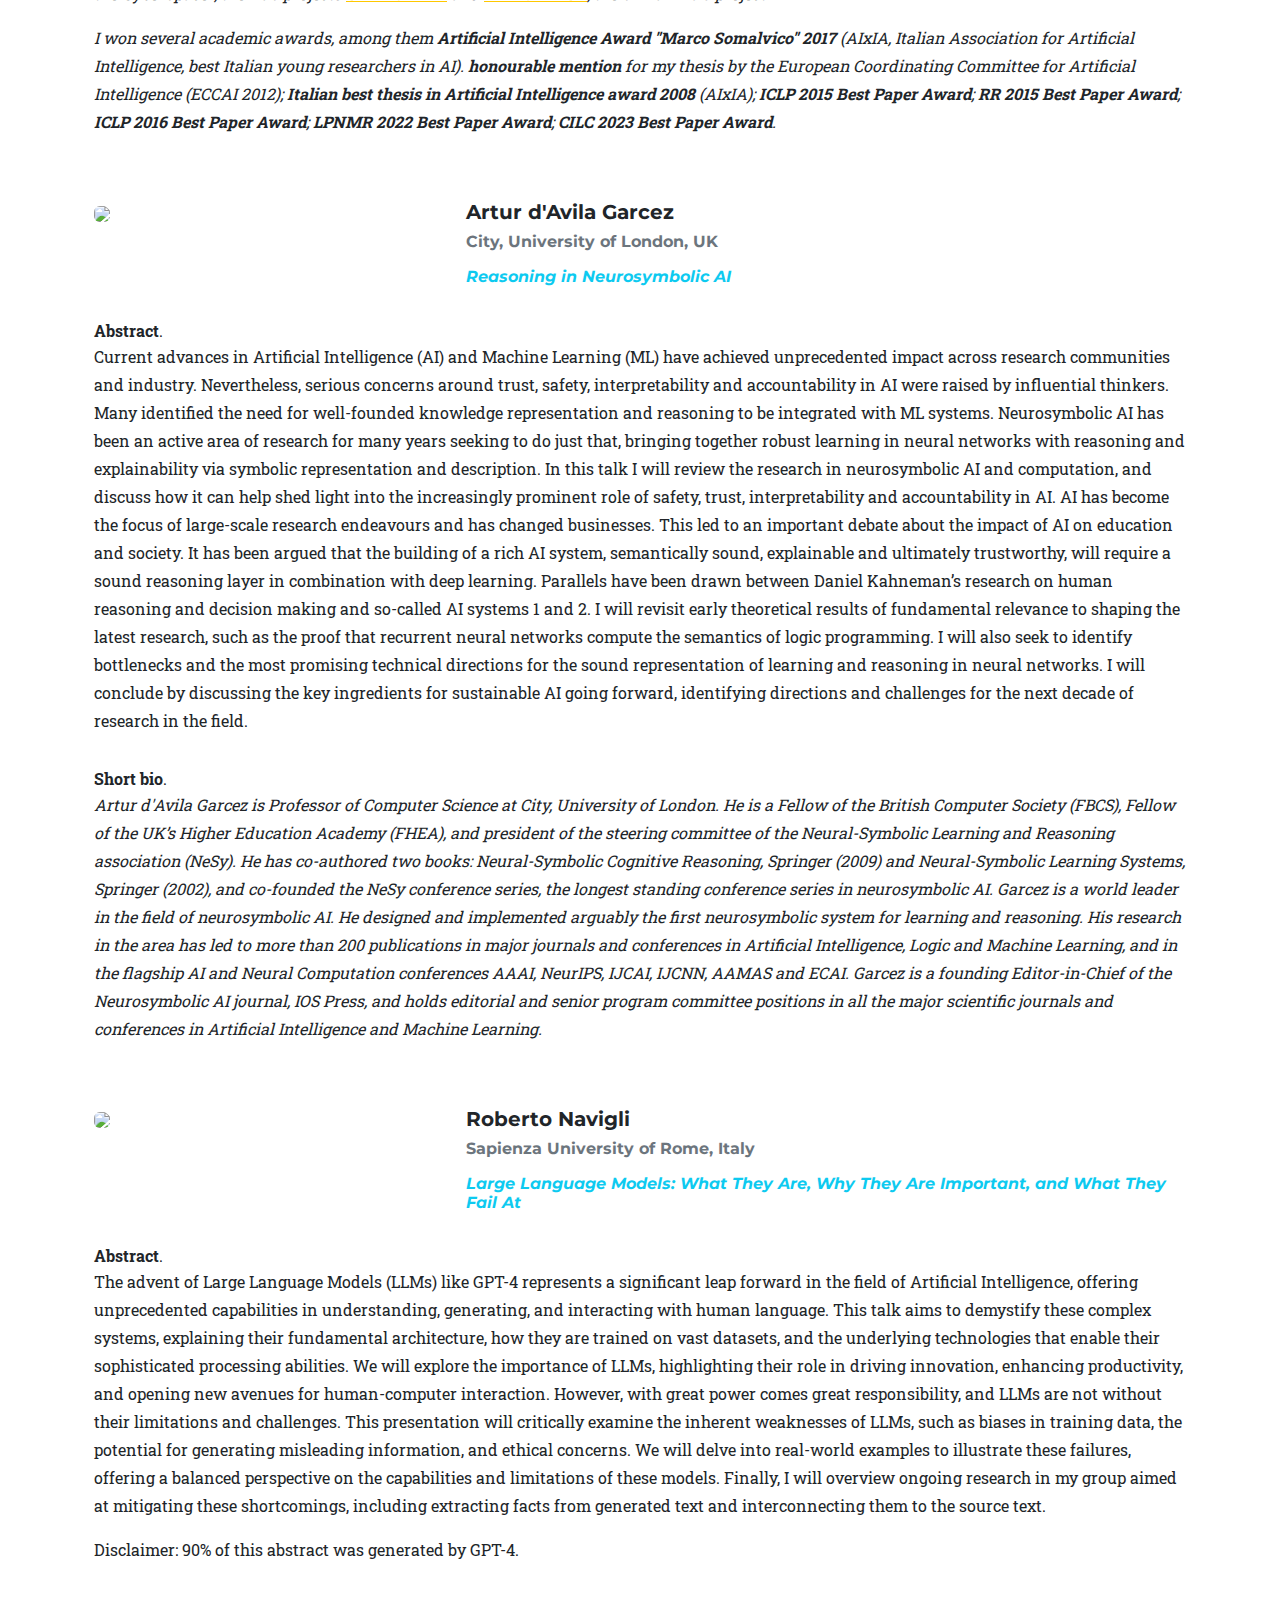
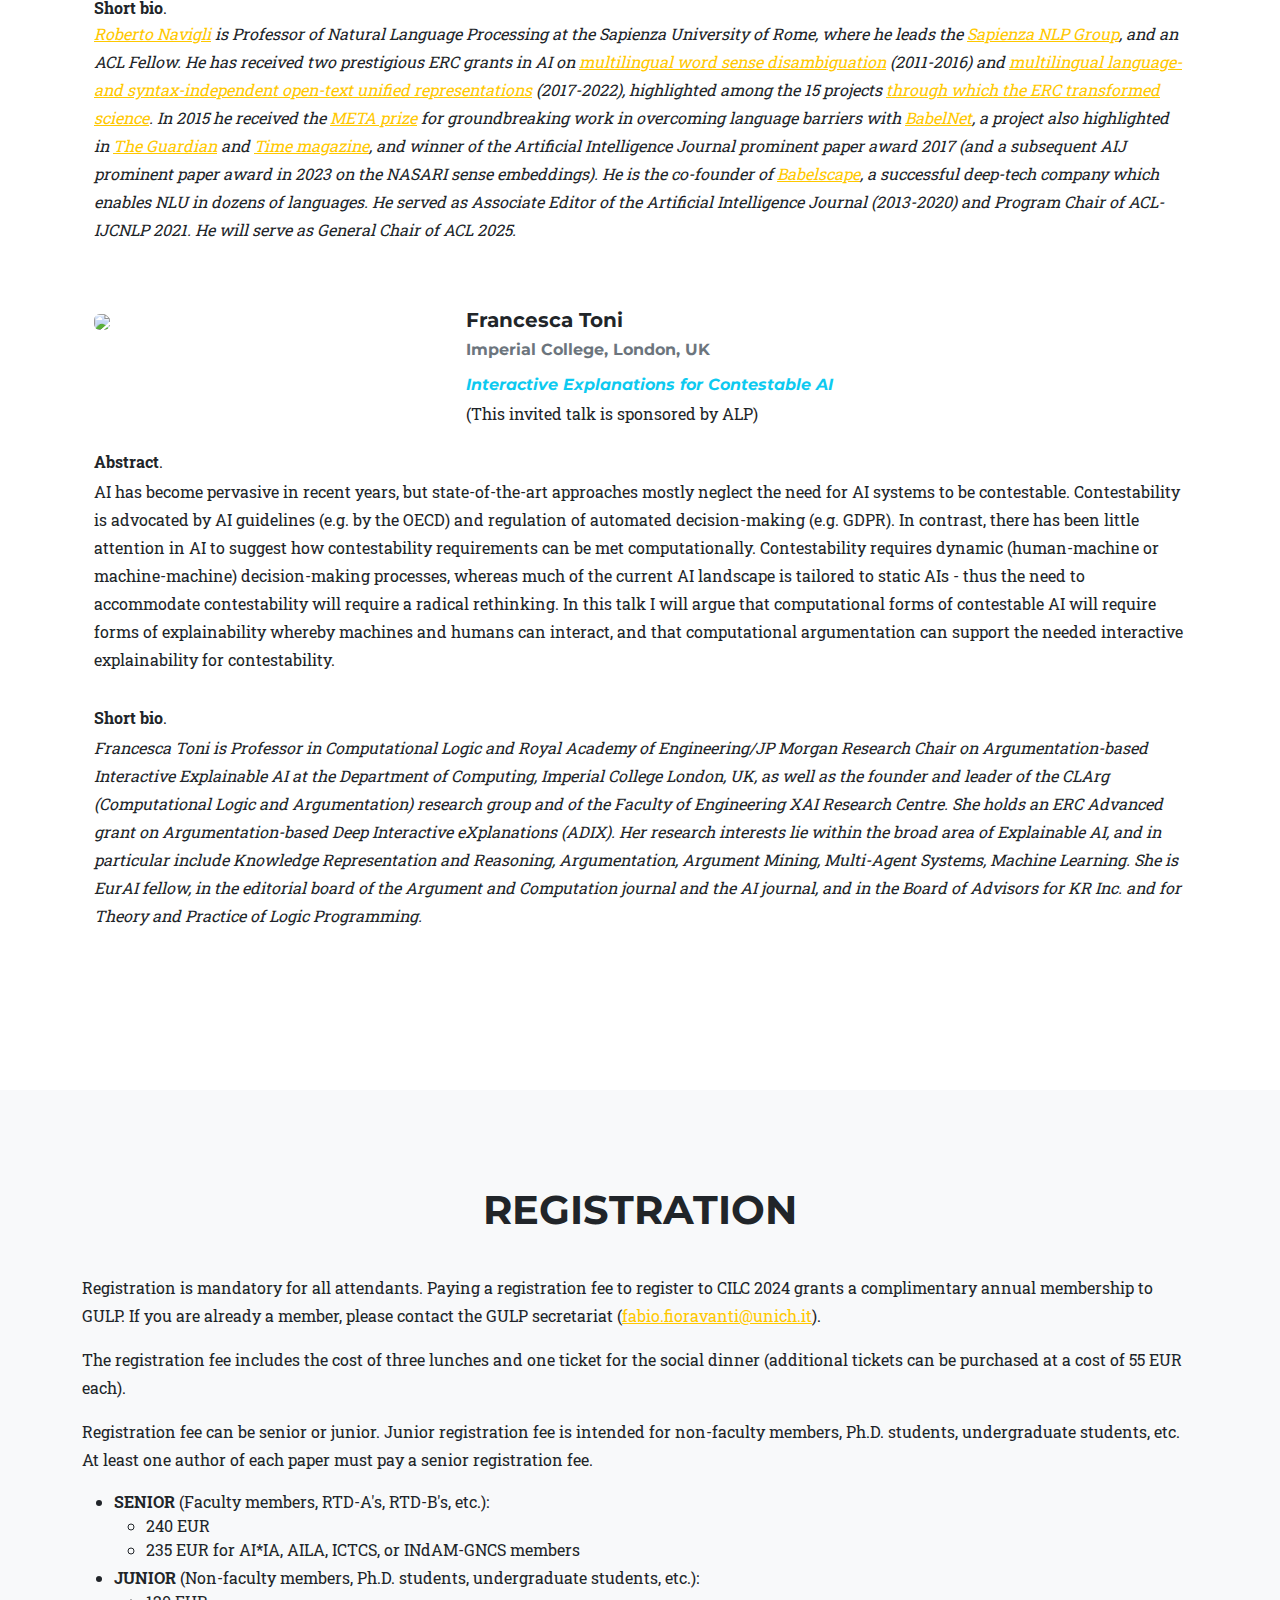
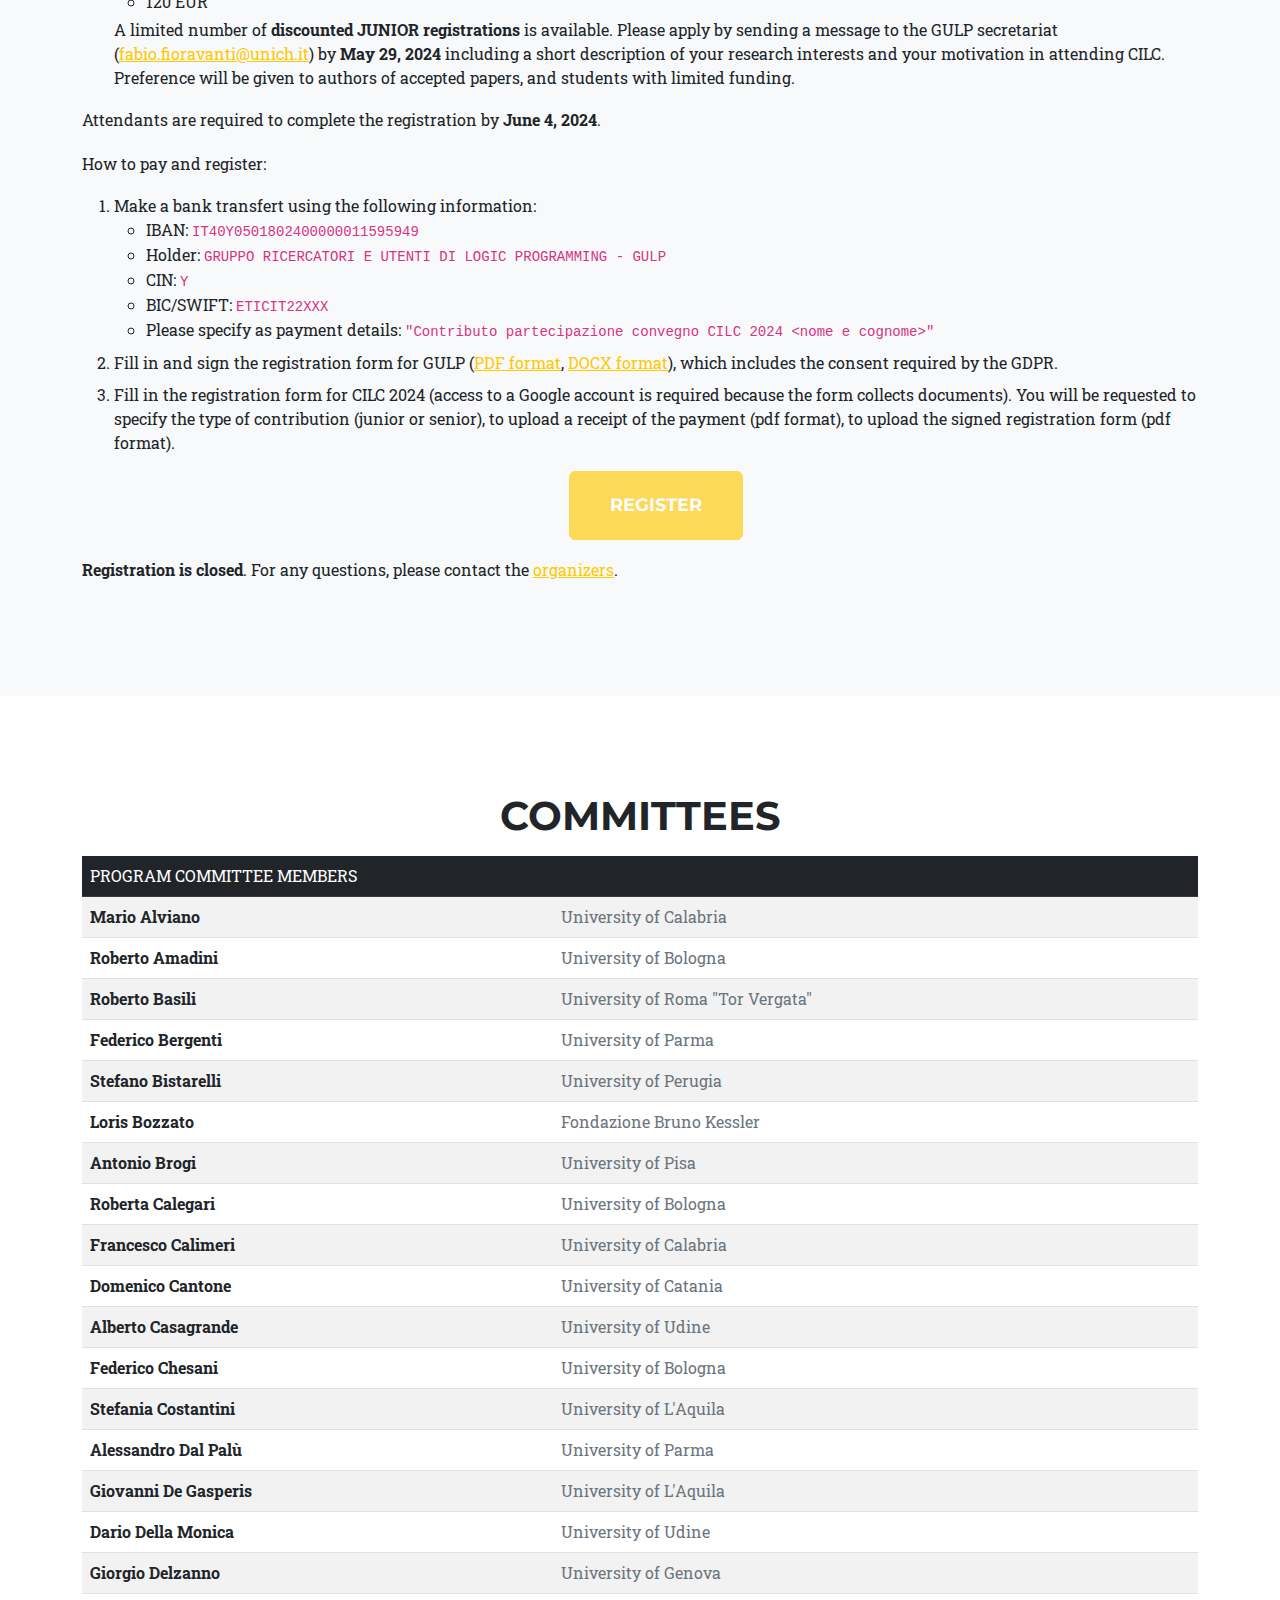
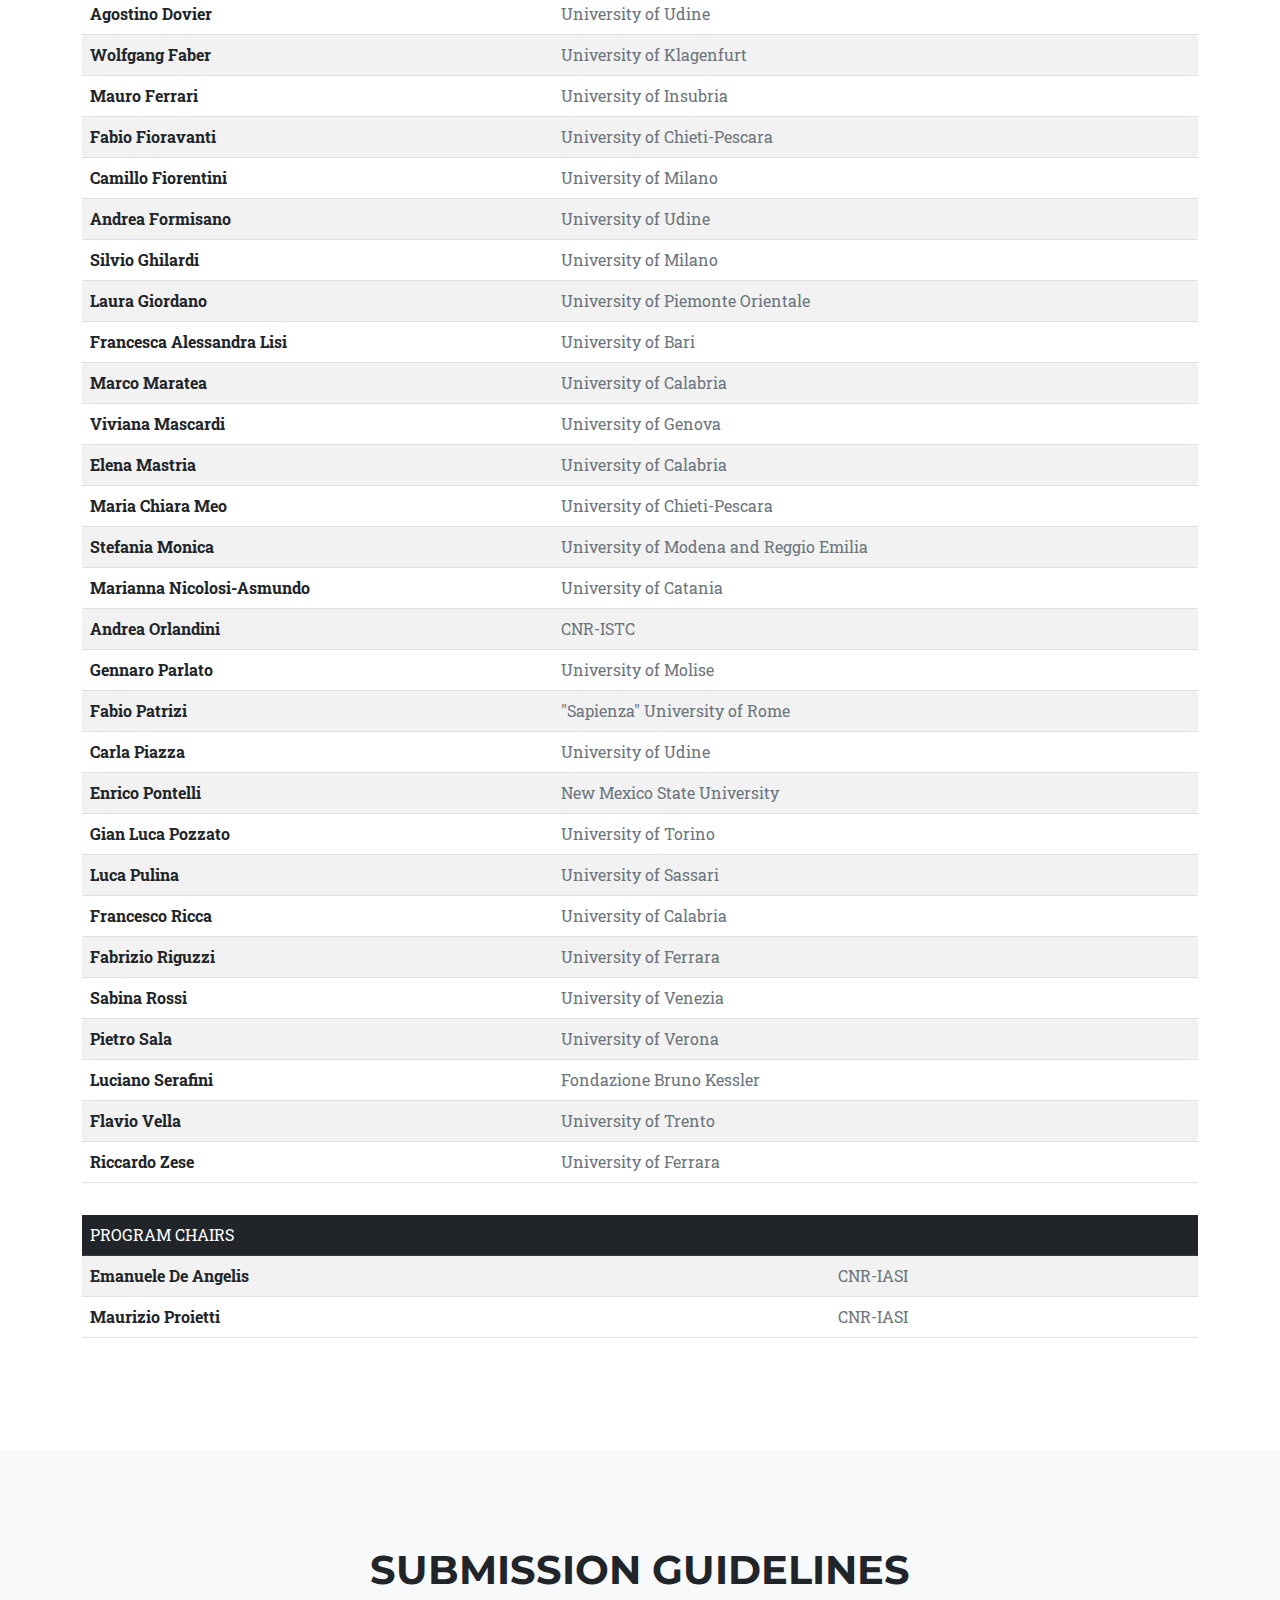
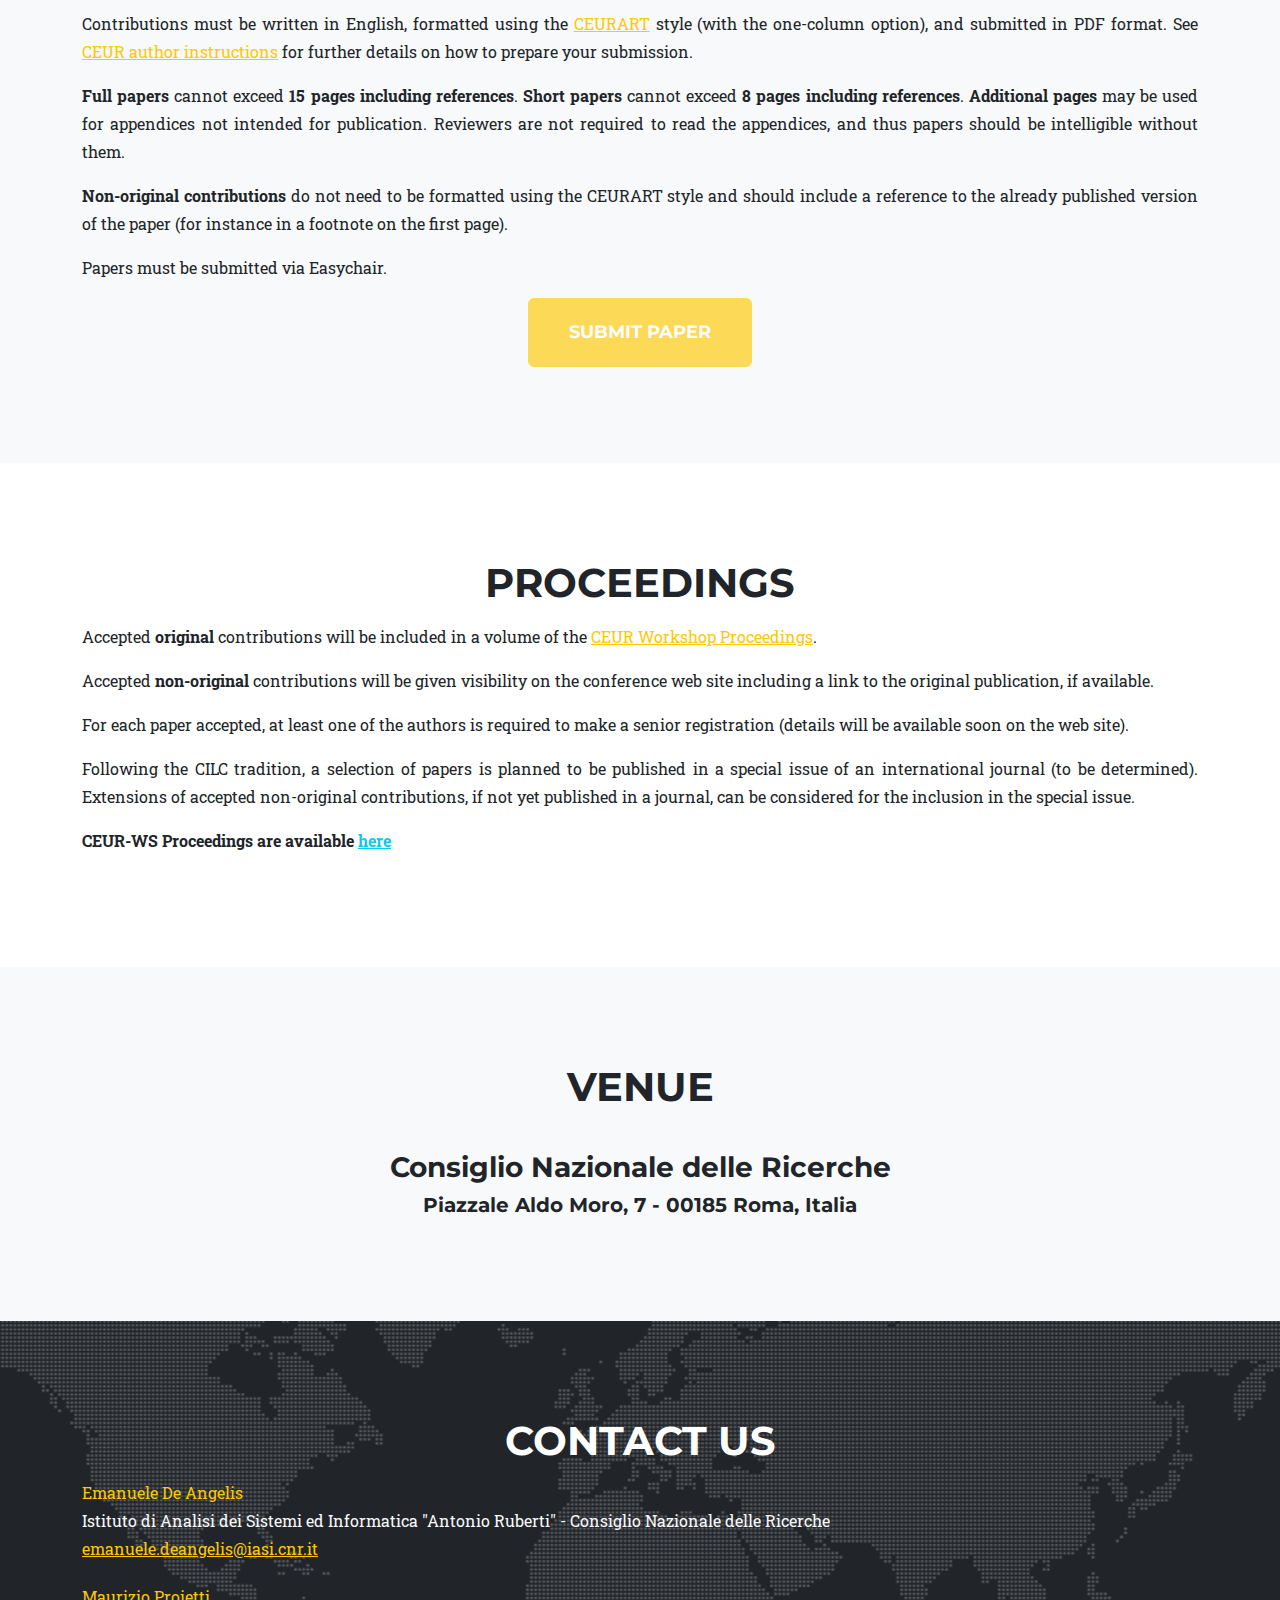
==== commit 81b10f19: "updated links and improved presentation" ====
--- a/index.html
+++ b/index.html
@@ -100,7 +100,7 @@
               </strong>
           </li>
           <li><strong> Some pictures from the conference are  
-            <a class="text-info" href="./photo_gallery.md" target="_blank">here</a>
+            <a class="text-info" href="photo_gallery.html" target="_blank">here</a>
           </strong>
           </li>
           <li><strong> The PDFs of the presentations are available in the  
@@ -1292,6 +1292,12 @@
     if not yet published in a journal, can be considered
     for the inclusion in the special issue.
     </p>
+
+    <p>
+      <strong>CEUR-WS Proceedings are available
+        <a class="text-info" href="https://ceur-ws.org/Vol-3733/" target="_blank">here</a>
+      </strong>
+    </p>
   </div>
 </section>
 
@@ -1357,7 +1363,7 @@
 <div class="py-5">
   <div class="container">
     <div class="text-left pb-5">
-      <h2 class="section-heading">With the contribution of</h2>
+      <span class="fs-2 fw-bold">With the contribution of</span>
     </div>
     <div class="row g-5">
       <div class="col-5">
@@ -1388,9 +1394,25 @@
                src="assets/iasicnr.svg" alt="ALP"> 
         </a>
       </div>      
-    </div>
+    </div>     
   </div>
 </div>
+</section>
+
+<section class="page-section bg-light">
+  <div class="container">
+    <div class="row align-items-start">
+      <div class="col-3"> 
+        <span class="fs-2 fw-bold">Supported by</span>
+      </div>
+      <div class="col-9">   
+      <a href="https://ceur-ws.org/" target="_blank" title="CEUR-WS.org" rel="home">
+        <img class="mt-0" style="width: 30%;"
+             src="https://ceur-ws.org/CEUR-WS-logo.png" alt="CEUR-WS.org"> 
+      </a>
+      </div>
+    </div>      
+  </div>
 </section>
 
 <!---------------------------------------------------------------------------------->
